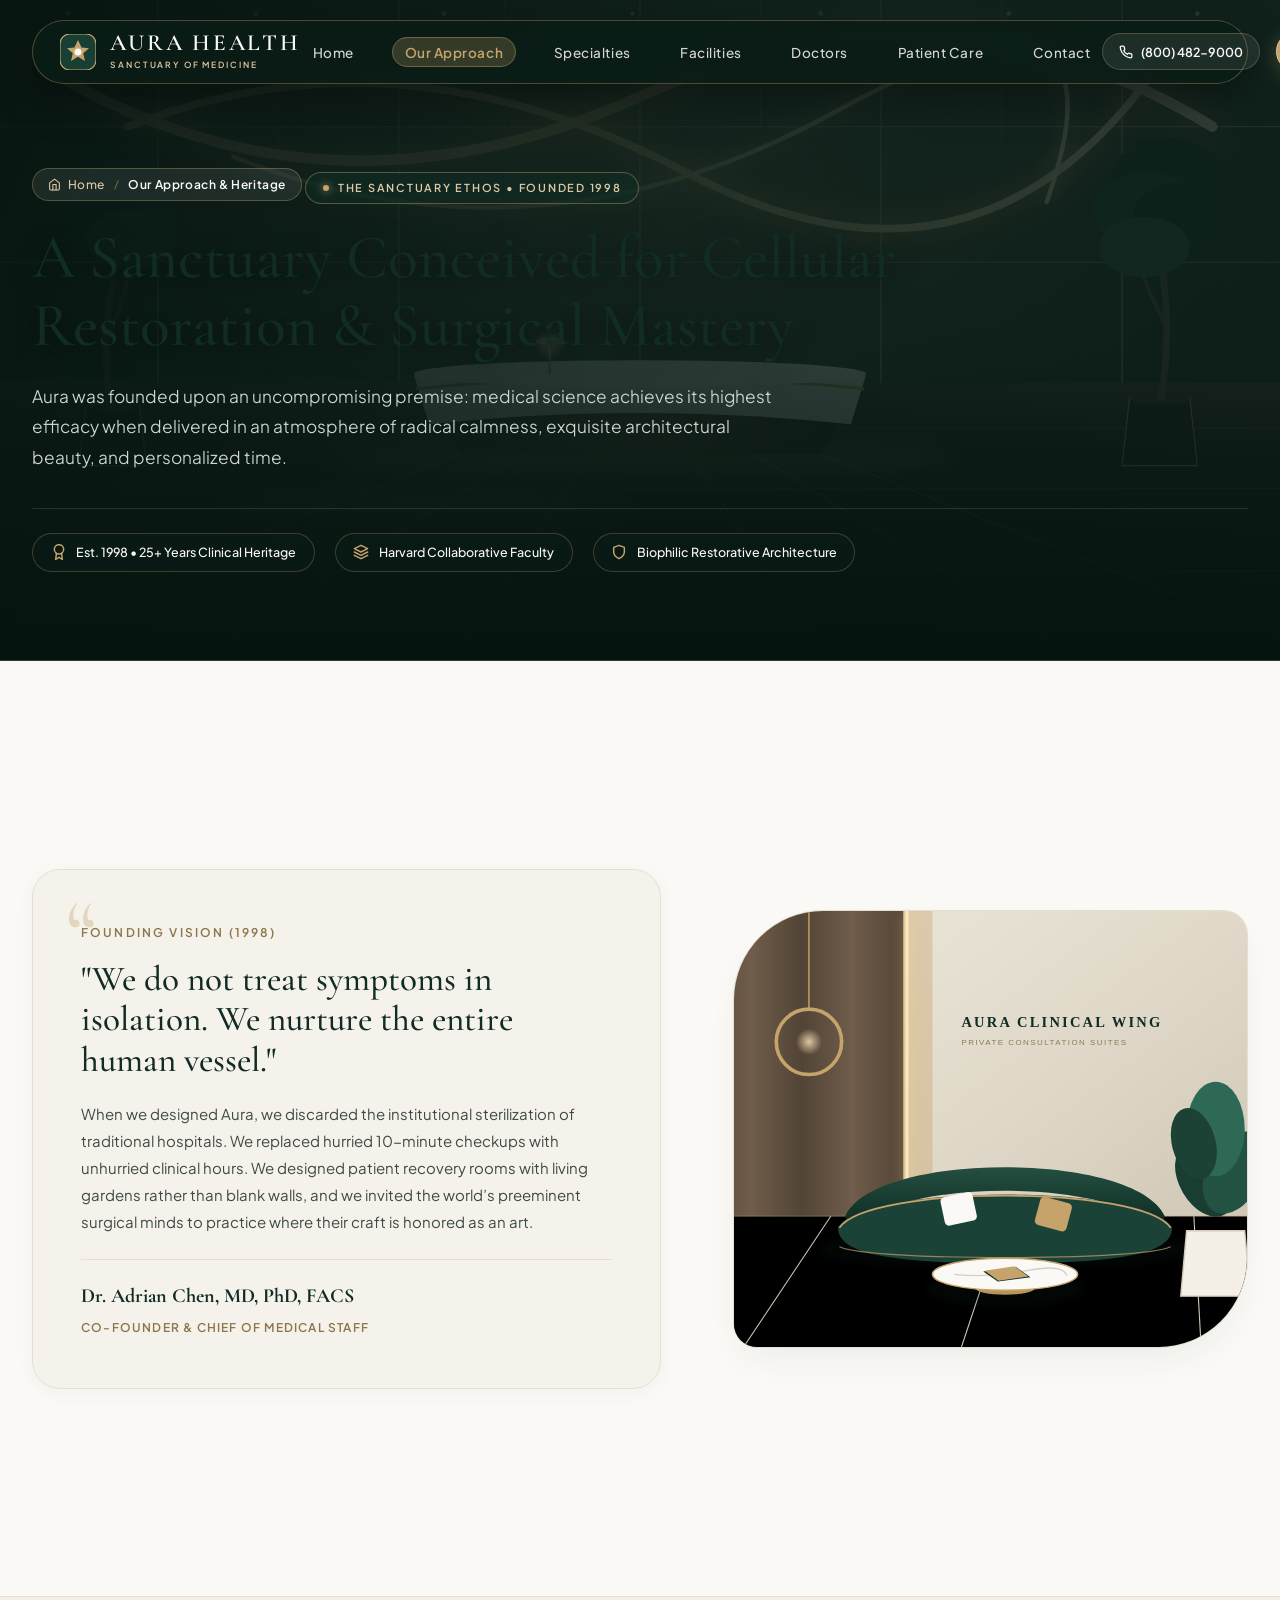
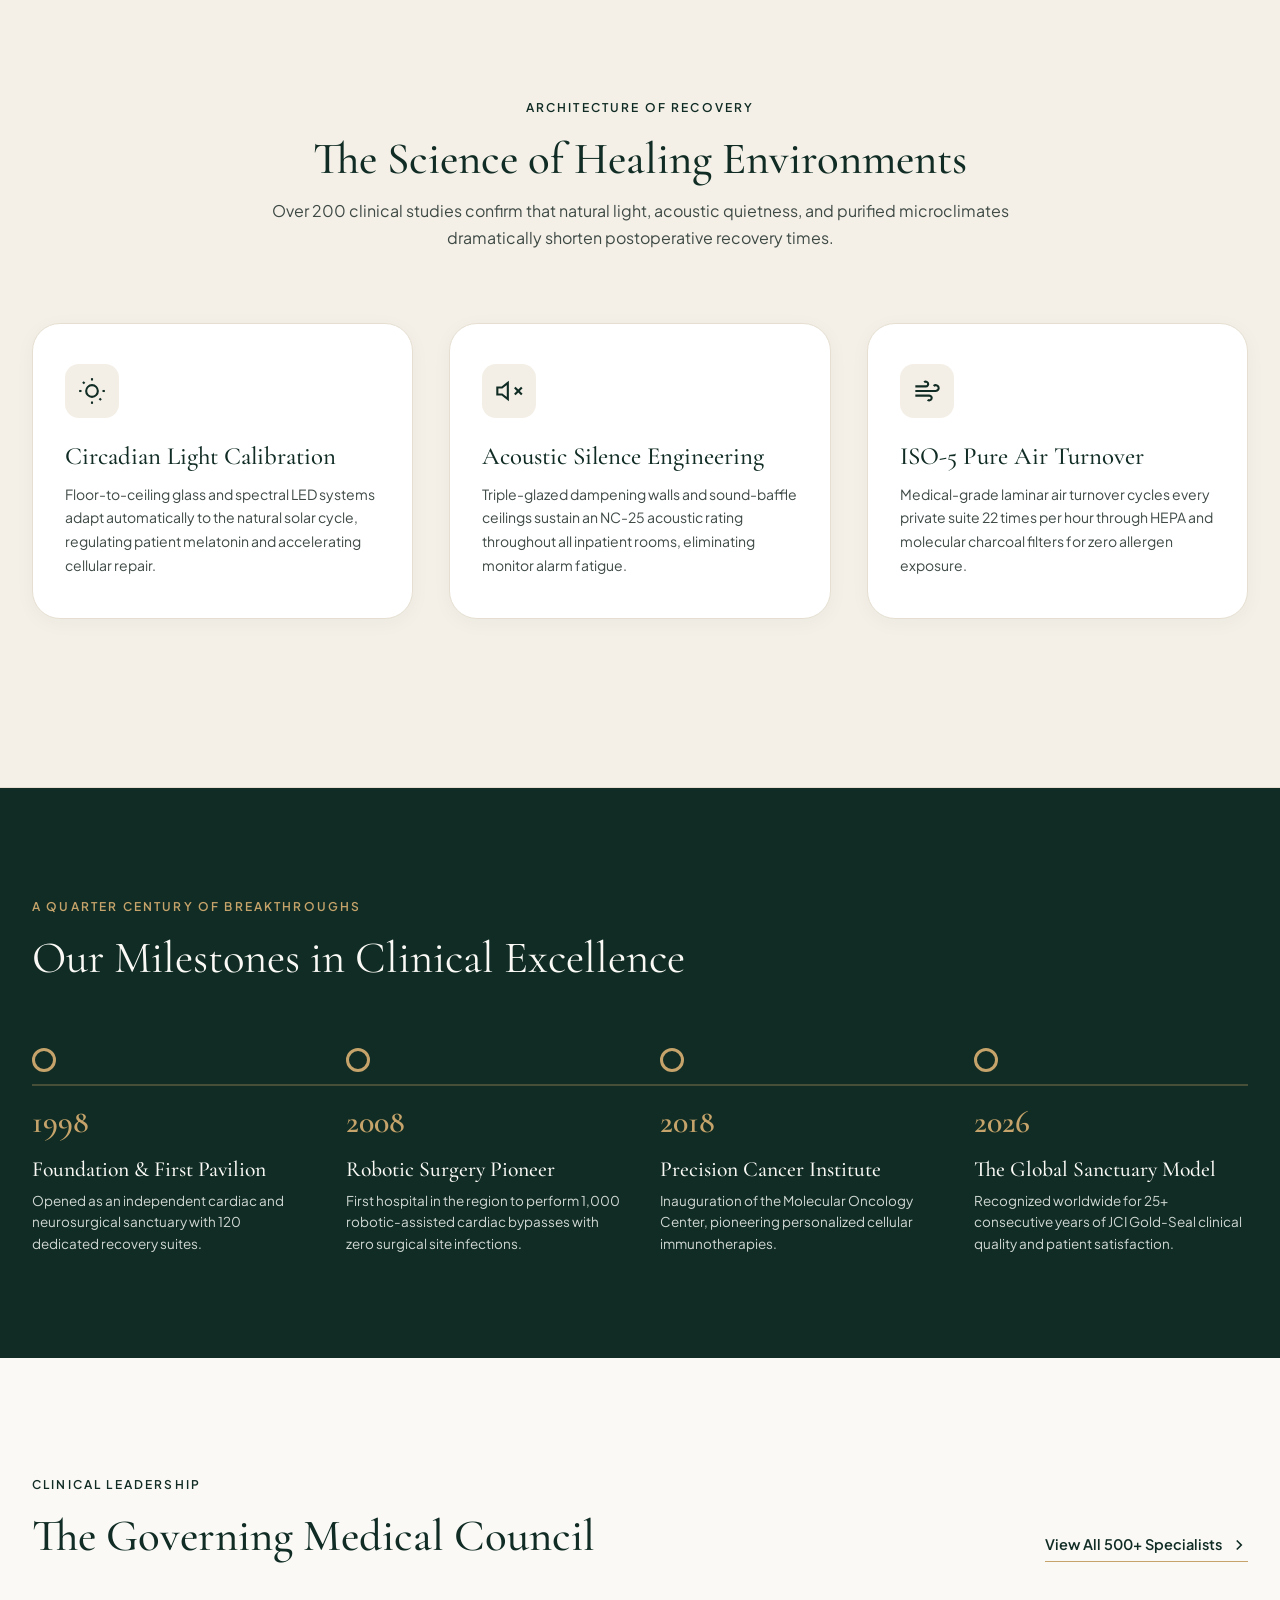
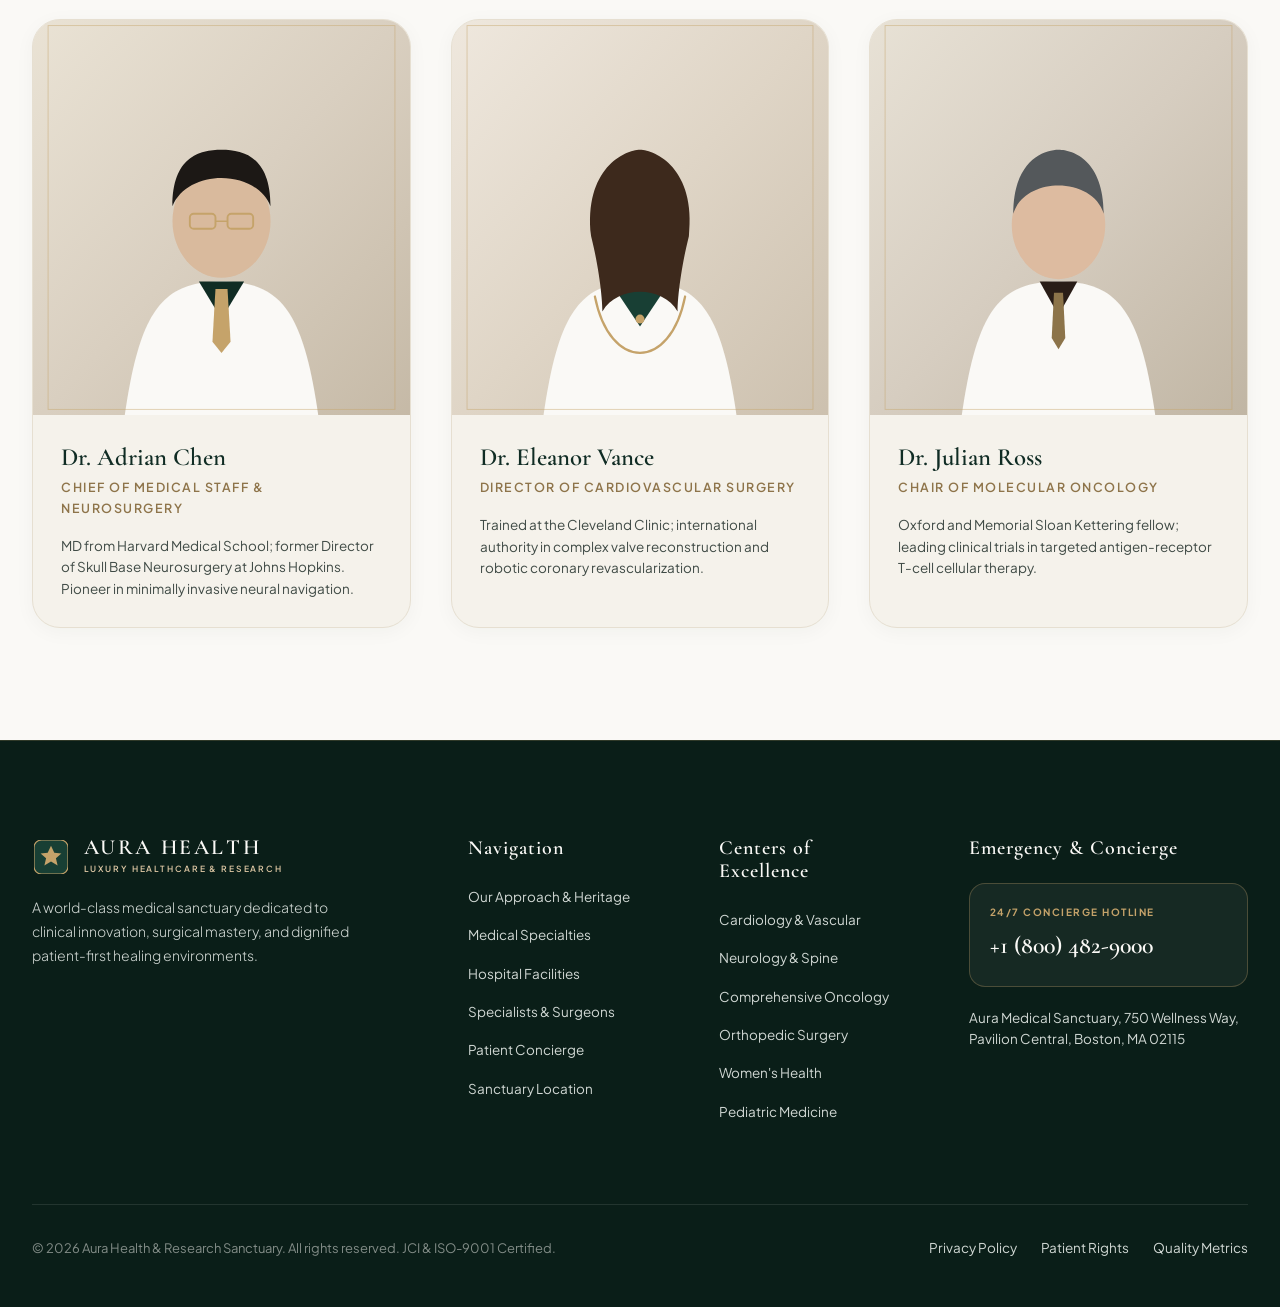
==== about.html @ e2e63a63 "feat: complete luxury hospital website with responsive hero, floating menu, and cinematic inner page" ====
<!DOCTYPE html>
<html lang="en">
<head>
  <meta charset="UTF-8">
  <meta name="viewport" content="width=device-width, initial-scale=1.0">
  <title>Our Approach &amp; Heritage | AURA Health Sanctuary</title>
  <meta name="description" content="Discover the foundational ethos of Aura Health — where medical precision harmonizes with restorative architecture, human compassion, and clinical leadership.">
  <link rel="stylesheet" href="css/animations.css">
  <link rel="stylesheet" href="css/styles.css">
  <link rel="icon" type="image/svg+xml" href="data:image/svg+xml,%3Csvg xmlns='http://www.w3.org/2000/svg' viewBox='0 0 40 40'%3E%3Crect width='40' height='40' rx='10' fill='%23102C24'/%3E%3Cpath d='M20 8 L23 16 L31 16 L25 21 L27 29 L20 24 L13 29 L15 21 L9 16 L17 16 Z' fill='%23C5A36A'/%3E%3C/svg%3E">
</head>
<body class="page-fade-in">

  <!-- Header -->
    <!-- ========================================================================
       TOP NAVIGATION BAR — FLOATING LUXURY INSTRUMENT PANEL
       ======================================================================== -->
  <header class="site-header scrolled">
    <div class="container">
      <div class="header-container">
        
        <!-- Logo & Brand Crest -->
        <a href="index.html" class="brand-link" aria-label="Aura Healthcare Home">
          <div class="brand-crest">
            <svg width="36" height="36" viewBox="0 0 36 36" fill="none" xmlns="http://www.w3.org/2000/svg">
              <rect width="36" height="36" rx="10" fill="#183F34" stroke="#C5A36A" stroke-width="1.2"/>
              <path d="M18 6L21.5 13.5L29 14.2L23.2 19.3L25 27L18 22.8L11 27L12.8 19.3L7 14.2L14.5 13.5L18 6Z" fill="#C5A36A"/>
              <circle cx="18" cy="18" r="3.5" fill="#FAF9F6"/>
            </svg>
          </div>
          <div class="brand-text">
            <span class="brand-title">AURA HEALTH</span>
            <span class="brand-sub">SANCTUARY OF MEDICINE</span>
          </div>
        </a>

        <!-- Desktop Navigation Menu -->
        <nav aria-label="Main Navigation">
          <ul class="nav-menu">
            <li><a href="index.html" class="nav-link">Home</a></li>
            <li><a href="about.html" class="nav-link active">Our Approach</a></li>
            <li><a href="specialties.html" class="nav-link">Specialties</a></li>
            <li><a href="facilities.html" class="nav-link">Facilities</a></li>
            <li><a href="doctors.html" class="nav-link">Doctors</a></li>
            <li><a href="patient-care.html" class="nav-link">Patient Care</a></li>
            <li><a href="contact.html" class="nav-link">Contact</a></li>
          </ul>
        </nav>

        <!-- Action Buttons & Mobile Hamburger -->
        <div class="nav-actions">
          <a href="tel:+18004829000" class="nav-phone-pill" title="24/7 Dedicated Concierge Care Line">
            <svg width="14" height="14" viewBox="0 0 24 24" fill="none" stroke="currentColor" stroke-width="2.2" stroke-linecap="round" stroke-linejoin="round">
              <path d="M22 16.92v3a2 2 0 0 1-2.18 2 19.79 19.79 0 0 1-8.63-3.07 19.5 19.5 0 0 1-6-6 19.79 19.79 0 0 1-3.07-8.67A2 2 0 0 1 4.11 2h3a2 2 0 0 1 2 1.72 12.84 12.84 0 0 0 .7 2.81 2 2 0 0 1-.45 2.11L8.09 9.91a16 16 0 0 0 6 6l1.27-1.27a2 2 0 0 1 2.11-.45 12.84 12.84 0 0 0 2.81.7A2 2 0 0 1 22 16.92z"></path>
            </svg>
            <span>(800) 482-9000</span>
          </a>

          <a href="#appointment" class="nav-cta-btn btn-hover-shine" data-open-modal="appointment">
            <span class="cta-text-full">Book Appointment</span>
            <span class="cta-text-short">Book</span>
            <svg width="13" height="13" viewBox="0 0 24 24" fill="none" stroke="currentColor" stroke-width="2.5" stroke-linecap="round" stroke-linejoin="round">
              <polyline points="9 18 15 12 9 6"></polyline>
            </svg>
          </a>

          <!-- Mobile Menu Hamburger Button -->
          <button class="mobile-toggle" aria-label="Toggle navigation menu" id="mobile-menu-toggle">
            <svg width="22" height="22" viewBox="0 0 24 24" fill="none" stroke="currentColor" stroke-width="2.2" stroke-linecap="round" stroke-linejoin="round">
              <line x1="3" y1="12" x2="21" y2="12"></line>
              <line x1="3" y1="6" x2="21" y2="6"></line>
              <line x1="3" y1="18" x2="21" y2="18"></line>
            </svg>
          </button>
        </div>

      </div>
    </div>
  </header>

  <!-- ========================================================================
       LUXURY SLIDE-IN MOBILE NAVIGATION DRAWER
       ======================================================================== -->
  <div class="mobile-nav-backdrop" id="mobile-nav-backdrop" aria-hidden="true"></div>
  <aside class="mobile-nav-drawer" id="mobile-nav-drawer" aria-label="Mobile Navigation" aria-hidden="true">
    <div class="mobile-nav-header">
      <a href="index.html" class="brand-link">
        <div class="brand-crest">
          <svg width="32" height="32" viewBox="0 0 36 36" fill="none" xmlns="http://www.w3.org/2000/svg">
            <rect width="36" height="36" rx="10" fill="#183F34" stroke="#C5A36A" stroke-width="1.2"/>
            <path d="M18 6L21.5 13.5L29 14.2L23.2 19.3L25 27L18 22.8L11 27L12.8 19.3L7 14.2L14.5 13.5L18 6Z" fill="#C5A36A"/>
            <circle cx="18" cy="18" r="3.5" fill="#FAF9F6"/>
          </svg>
        </div>
        <div class="brand-text">
          <span class="brand-title" style="font-size: 1.15rem;">AURA HEALTH</span>
          <span class="brand-sub" style="font-size: 8px;">SANCTUARY OF MEDICINE</span>
        </div>
      </a>
      <button class="mobile-nav-close" id="mobile-nav-close" aria-label="Close menu">
        <svg width="20" height="20" viewBox="0 0 24 24" fill="none" stroke="currentColor" stroke-width="2.5" stroke-linecap="round" stroke-linejoin="round">
          <line x1="18" y1="6" x2="6" y2="18"></line>
          <line x1="6" y1="6" x2="18" y2="18"></line>
        </svg>
      </button>
    </div>

    <div class="mobile-nav-body">
      <nav class="mobile-nav-links">
        <a href="index.html" class="mobile-nav-item">
          <span>Home</span>
          <svg width="14" height="14" viewBox="0 0 24 24" fill="none" stroke="currentColor" stroke-width="2.2" stroke-linecap="round" stroke-linejoin="round"><polyline points="9 18 15 12 9 6"></polyline></svg>
        </a>
        <a href="about.html" class="mobile-nav-item active">
          <span>Our Approach</span>
          <svg width="14" height="14" viewBox="0 0 24 24" fill="none" stroke="currentColor" stroke-width="2.2" stroke-linecap="round" stroke-linejoin="round"><polyline points="9 18 15 12 9 6"></polyline></svg>
        </a>
        <a href="specialties.html" class="mobile-nav-item">
          <span>Specialties</span>
          <svg width="14" height="14" viewBox="0 0 24 24" fill="none" stroke="currentColor" stroke-width="2.2" stroke-linecap="round" stroke-linejoin="round"><polyline points="9 18 15 12 9 6"></polyline></svg>
        </a>
        <a href="facilities.html" class="mobile-nav-item">
          <span>Facilities</span>
          <svg width="14" height="14" viewBox="0 0 24 24" fill="none" stroke="currentColor" stroke-width="2.2" stroke-linecap="round" stroke-linejoin="round"><polyline points="9 18 15 12 9 6"></polyline></svg>
        </a>
        <a href="doctors.html" class="mobile-nav-item">
          <span>Doctors</span>
          <svg width="14" height="14" viewBox="0 0 24 24" fill="none" stroke="currentColor" stroke-width="2.2" stroke-linecap="round" stroke-linejoin="round"><polyline points="9 18 15 12 9 6"></polyline></svg>
        </a>
        <a href="patient-care.html" class="mobile-nav-item">
          <span>Patient Care</span>
          <svg width="14" height="14" viewBox="0 0 24 24" fill="none" stroke="currentColor" stroke-width="2.2" stroke-linecap="round" stroke-linejoin="round"><polyline points="9 18 15 12 9 6"></polyline></svg>
        </a>
        <a href="contact.html" class="mobile-nav-item">
          <span>Contact</span>
          <svg width="14" height="14" viewBox="0 0 24 24" fill="none" stroke="currentColor" stroke-width="2.2" stroke-linecap="round" stroke-linejoin="round"><polyline points="9 18 15 12 9 6"></polyline></svg>
        </a>
      </nav>

      <div class="mobile-nav-footer">
        <a href="tel:+18004829000" class="mobile-nav-phone">
          <svg width="18" height="18" viewBox="0 0 24 24" fill="none" stroke="currentColor" stroke-width="2.2" stroke-linecap="round" stroke-linejoin="round">
            <path d="M22 16.92v3a2 2 0 0 1-2.18 2 19.79 19.79 0 0 1-8.63-3.07 19.5 19.5 0 0 1-6-6 19.79 19.79 0 0 1-3.07-8.67A2 2 0 0 1 4.11 2h3a2 2 0 0 1 2 1.72 12.84 12.84 0 0 0 .7 2.81 2 2 0 0 1-.45 2.11L8.09 9.91a16 16 0 0 0 6 6l1.27-1.27a2 2 0 0 1 2.11-.45 12.84 12.84 0 0 0 2.81.7A2 2 0 0 1 22 16.92z"></path>
          </svg>
          <div>
            <div style="font-size: 10px; color: var(--gold-light); text-transform: uppercase; letter-spacing: 0.1em; font-weight: 600;">24/7 Concierge Hotline</div>
            <div style="font-size: 14.5px; font-weight: 700; color: #FAF9F6;">(800) 482-9000</div>
          </div>
        </a>

        <a href="#appointment" class="mobile-nav-cta btn-forest-pill btn-hover-shine" data-open-modal="appointment">
          <span>Schedule Consultation</span>
          <svg width="14" height="14" viewBox="0 0 24 24" fill="none" stroke="currentColor" stroke-width="2.5" stroke-linecap="round" stroke-linejoin="round">
            <polyline points="9 18 15 12 9 6"></polyline>
          </svg>
        </a>
      </div>
    </div>
  </aside>

    <!-- ========================================================================
       CINEMATIC LUXURY INNER PAGE HERO
       ======================================================================== -->
  <section class="inner-hero-cinematic">
    <!-- Atmospheric Photography Background & Dark Emerald Scrim -->
    <div class="inner-hero-bg">
      <img 
        src="https://images.unsplash.com/photo-1519494026892-80bbd2d6fd0d?auto=format&fit=crop&w=2200&q=85" 
        onerror="this.onerror=null; this.src='assets/lobby-hero.svg'" 
        alt="Architectural Sanctuary Atrium with double-height ceiling and living biophilic gardens" 
        class="inner-hero-img"
      >
      <div class="inner-hero-scrim"></div>
      <div class="inner-hero-vignette"></div>
    </div>

    <div class="container inner-hero-container reveal">
      <!-- Breadcrumb Pill -->
      <nav class="breadcrumb-pill" aria-label="Breadcrumb Navigation">
        <a href="index.html" class="breadcrumb-home">
          <svg width="13" height="13" viewBox="0 0 24 24" fill="none" stroke="currentColor" stroke-width="2" stroke-linecap="round" stroke-linejoin="round"><path d="M3 9l9-7 9 7v11a2 2 0 0 1-2 2H5a2 2 0 0 1-2-2z"></path><polyline points="9 22 9 12 15 12 15 22"></polyline></svg>
          <span>Home</span>
        </a>
        <span class="breadcrumb-sep">/</span>
        <span class="breadcrumb-current">Our Approach & Heritage</span>
      </nav>

      <!-- Glowing Eyebrow Badge -->
      <div class="inner-hero-badge pulse-badge">
        <span class="hero-badge-dot"></span>
        <span>THE SANCTUARY ETHOS • FOUNDED 1998</span>
      </div>

      <!-- Editorial Title -->
      <h1 class="inner-hero-title">
        A Sanctuary Conceived for Cellular Restoration &amp; Surgical Mastery
      </h1>

      <!-- Editorial Lead -->
      <p class="inner-hero-lead">
        Aura was founded upon an uncompromising premise: medical science achieves its highest efficacy when delivered in an atmosphere of radical calmness, exquisite architectural beauty, and personalized time.
      </p>

      <!-- Trust & Key Feature Badges Ribbon -->
      <div class="inner-hero-ribbon">
        <div class="ribbon-pill">
          <svg width="16" height="16" viewBox="0 0 24 24" fill="none" stroke="currentColor" stroke-width="2.2" stroke-linecap="round" stroke-linejoin="round"><circle cx="12" cy="8" r="7"></circle><polyline points="8.21 13.89 7 23 12 20 17 23 15.79 13.88"></polyline></svg>
          <span>Est. 1998 • 25+ Years Clinical Heritage</span>
        </div>
        <div class="ribbon-pill">
          <svg width="16" height="16" viewBox="0 0 24 24" fill="none" stroke="currentColor" stroke-width="2.2" stroke-linecap="round" stroke-linejoin="round"><path d="M12 2L2 7l10 5 10-5-10-5z"></path><path d="M2 17l10 5 10-5"></path><path d="M2 12l10 5 10-5"></path></svg>
          <span>Harvard Collaborative Faculty</span>
        </div>
        <div class="ribbon-pill">
          <svg width="16" height="16" viewBox="0 0 24 24" fill="none" stroke="currentColor" stroke-width="2.2" stroke-linecap="round" stroke-linejoin="round"><path d="M12 22s8-4 8-10V5l-8-3-8 3v7c0 6 8 10 8 10z"></path></svg>
          <span>Biophilic Restorative Architecture</span>
        </div>
      </div>
    </div>
  </section>

  <!-- Section 1: Archival Split & Founding Letter -->
  <section style="padding: 6.5rem 0; background-color: var(--bg-ivory);">
    <div class="container">
      <div class="archival-split">
        
        <div class="founding-letter-box reveal-left">
          <div class="quote-mark">&ldquo;</div>
          <span class="eyebrow" style="color: var(--gold-muted);">FOUNDING VISION (1998)</span>
          <h2 style="font-size: 2.2rem; color: var(--forest-green); margin-bottom: 1.25rem; font-weight: 500;">
            "We do not treat symptoms in isolation. We nurture the entire human vessel."
          </h2>
          <p style="font-size: 15px; color: var(--text-body); line-height: 1.8; margin-bottom: 1.5rem;">
            When we designed Aura, we discarded the institutional sterilization of traditional hospitals. We replaced hurried 10-minute checkups with unhurried clinical hours. We designed patient recovery rooms with living gardens rather than blank walls, and we invited the world’s preeminent surgical minds to practice where their craft is honored as an art.
          </p>
          <div style="display: flex; align-items: center; gap: 1rem; border-top: 1px solid var(--border-beige); padding-top: 1.25rem;">
            <div>
              <strong style="font-family: var(--font-serif); font-size: 1.25rem; color: var(--forest-green); display: block;">Dr. Adrian Chen, MD, PhD, FACS</strong>
              <span style="font-size: 12px; color: var(--gold-muted); text-transform: uppercase; letter-spacing: 0.1em; font-weight: 600;">Co-Founder &amp; Chief of Medical Staff</span>
            </div>
          </div>
        </div>

        <div class="reveal-right">
          <div class="approach-asym-container">
            <img 
              src="https://images.unsplash.com/photo-1519494026892-80bbd2d6fd0d?auto=format&fit=crop&w=1200&q=85" 
              onerror="this.onerror=null; this.src='assets/approach-interior.svg'" 
              alt="Archival architecture of the Aura Hospital Central Atrium" 
              class="approach-asym-img"
            >
          </div>
        </div>

      </div>
    </div>
  </section>

  <!-- Section 2: Biophilic Architecture Pillars -->
  <section style="padding: 6rem 0; background-color: var(--bg-ivory-warm); border-top: 1px solid var(--border-beige); border-bottom: 1px solid var(--border-beige);">
    <div class="container">
      <div style="text-align: center; max-width: 780px; margin: 0 auto 4rem auto;" class="reveal">
        <span class="eyebrow">ARCHITECTURE OF RECOVERY</span>
        <h2 style="font-size: clamp(2.2rem, 3.5vw, 3.2rem); color: var(--forest-green); font-weight: 500;">
          The Science of Healing Environments
        </h2>
        <p style="font-size: 16px; color: var(--text-body); margin-top: 0.8rem;">
          Over 200 clinical studies confirm that natural light, acoustic quietness, and purified microclimates dramatically shorten postoperative recovery times.
        </p>
      </div>

      <div class="philosophy-grid stagger-parent">
        <!-- Pillar 1 -->
        <div class="philosophy-card">
          <div class="philosophy-icon-wrap">
            <svg width="28" height="28" viewBox="0 0 24 24" fill="none" stroke="currentColor" stroke-width="1.8">
              <circle cx="12" cy="12" r="5"></circle>
              <line x1="12" y1="1" x2="12" y2="3"></line>
              <line x1="12" y1="21" x2="12" y2="23"></line>
              <line x1="4.22" y1="4.22" x2="5.64" y2="5.64"></line>
              <line x1="18.36" y1="18.36" x2="19.78" y2="19.78"></line>
              <line x1="1" y1="12" x2="3" y2="12"></line>
              <line x1="21" y1="12" x2="23" y2="12"></line>
            </svg>
          </div>
          <h3 style="font-family: var(--font-serif); font-size: 1.55rem; color: var(--forest-green); margin-bottom: 0.75rem;">Circadian Light Calibration</h3>
          <p style="font-size: 14px; color: var(--text-body); line-height: 1.7;">
            Floor-to-ceiling glass and spectral LED systems adapt automatically to the natural solar cycle, regulating patient melatonin and accelerating cellular repair.
          </p>
        </div>

        <!-- Pillar 2 -->
        <div class="philosophy-card">
          <div class="philosophy-icon-wrap">
            <svg width="28" height="28" viewBox="0 0 24 24" fill="none" stroke="currentColor" stroke-width="1.8">
              <path d="M11 5L6 9H2v6h4l5 4V5z"></path>
              <line x1="23" y1="9" x2="17" y2="15"></line>
              <line x1="17" y1="9" x2="23" y2="15"></line>
            </svg>
          </div>
          <h3 style="font-family: var(--font-serif); font-size: 1.55rem; color: var(--forest-green); margin-bottom: 0.75rem;">Acoustic Silence Engineering</h3>
          <p style="font-size: 14px; color: var(--text-body); line-height: 1.7;">
            Triple-glazed dampening walls and sound-baffle ceilings sustain an NC-25 acoustic rating throughout all inpatient rooms, eliminating monitor alarm fatigue.
          </p>
        </div>

        <!-- Pillar 3 -->
        <div class="philosophy-card">
          <div class="philosophy-icon-wrap">
            <svg width="28" height="28" viewBox="0 0 24 24" fill="none" stroke="currentColor" stroke-width="1.8">
              <path d="M9.59 4.59A2 2 0 1 1 11 8H2m10.59 11.41A2 2 0 1 0 14 16H2m15.73-8.27A2.5 2.5 0 1 1 19.5 12H2"></path>
            </svg>
          </div>
          <h3 style="font-family: var(--font-serif); font-size: 1.55rem; color: var(--forest-green); margin-bottom: 0.75rem;">ISO-5 Pure Air Turnover</h3>
          <p style="font-size: 14px; color: var(--text-body); line-height: 1.7;">
            Medical-grade laminar air turnover cycles every private suite 22 times per hour through HEPA and molecular charcoal filters for zero allergen exposure.
          </p>
        </div>
      </div>
    </div>
  </section>

  <!-- Section 3: Interactive Milestone Legacy Timeline -->
  <section class="timeline-section">
    <div class="container">
      <div style="max-width: 720px;" class="reveal">
        <span class="eyebrow eyebrow-gold">A QUARTER CENTURY OF BREAKTHROUGHS</span>
        <h2 style="font-size: clamp(2.2rem, 3.5vw, 3.2rem); color: var(--text-ivory); font-weight: 400;">
          Our Milestones in Clinical Excellence
        </h2>
      </div>

      <div class="timeline-track-wrap reveal">
        <div class="timeline-line"></div>
        <div class="timeline-grid">
          
          <div class="timeline-item">
            <div class="timeline-node"></div>
            <div class="timeline-year">1998</div>
            <h4 class="timeline-title">Foundation &amp; First Pavilion</h4>
            <p class="timeline-desc">Opened as an independent cardiac and neurosurgical sanctuary with 120 dedicated recovery suites.</p>
          </div>

          <div class="timeline-item">
            <div class="timeline-node"></div>
            <div class="timeline-year">2008</div>
            <h4 class="timeline-title">Robotic Surgery Pioneer</h4>
            <p class="timeline-desc">First hospital in the region to perform 1,000 robotic-assisted cardiac bypasses with zero surgical site infections.</p>
          </div>

          <div class="timeline-item">
            <div class="timeline-node"></div>
            <div class="timeline-year">2018</div>
            <h4 class="timeline-title">Precision Cancer Institute</h4>
            <p class="timeline-desc">Inauguration of the Molecular Oncology Center, pioneering personalized cellular immunotherapies.</p>
          </div>

          <div class="timeline-item">
            <div class="timeline-node"></div>
            <div class="timeline-year">2026</div>
            <h4 class="timeline-title">The Global Sanctuary Model</h4>
            <p class="timeline-desc">Recognized worldwide for 25+ consecutive years of JCI Gold-Seal clinical quality and patient satisfaction.</p>
          </div>

        </div>
      </div>
    </div>
  </section>

  <!-- Section 4: Governing Medical Council -->
  <section style="padding: 7rem 0; background-color: var(--bg-ivory);">
    <div class="container">
      <div style="display: flex; justify-content: space-between; align-items: flex-end; flex-wrap: wrap; gap: 1.5rem;" class="reveal">
        <div>
          <span class="eyebrow">CLINICAL LEADERSHIP</span>
          <h2 style="font-size: clamp(2.2rem, 3.5vw, 3.2rem); color: var(--forest-green); font-weight: 500;">
            The Governing Medical Council
          </h2>
        </div>
        <a href="doctors.html" class="specialties-explore-link">
          <span>View All 500+ Specialists</span>
          <svg width="18" height="18" viewBox="0 0 24 24" fill="none" stroke="currentColor" stroke-width="2.2">
            <polyline points="9 18 15 12 9 6"></polyline>
          </svg>
        </a>
      </div>

      <div class="council-grid stagger-parent">
        
        <!-- Council 1 -->
        <div class="council-card">
          <div class="council-img-wrap">
            <img src="assets/doctor-chen.svg" alt="Dr. Adrian Chen" class="council-img">
          </div>
          <div class="council-info">
            <h3 class="council-name">Dr. Adrian Chen</h3>
            <div class="council-role">Chief of Medical Staff &amp; Neurosurgery</div>
            <p style="font-size: 13.5px; color: var(--text-body); line-height: 1.6;">
              MD from Harvard Medical School; former Director of Skull Base Neurosurgery at Johns Hopkins. Pioneer in minimally invasive neural navigation.
            </p>
          </div>
        </div>

        <!-- Council 2 -->
        <div class="council-card">
          <div class="council-img-wrap">
            <img src="assets/doctor-vance.svg" alt="Dr. Eleanor Vance" class="council-img">
          </div>
          <div class="council-info">
            <h3 class="council-name">Dr. Eleanor Vance</h3>
            <div class="council-role">Director of Cardiovascular Surgery</div>
            <p style="font-size: 13.5px; color: var(--text-body); line-height: 1.6;">
              Trained at the Cleveland Clinic; international authority in complex valve reconstruction and robotic coronary revascularization.
            </p>
          </div>
        </div>

        <!-- Council 3 -->
        <div class="council-card">
          <div class="council-img-wrap">
            <img src="assets/doctor-ross.svg" alt="Dr. Julian Ross" class="council-img">
          </div>
          <div class="council-info">
            <h3 class="council-name">Dr. Julian Ross</h3>
            <div class="council-role">Chair of Molecular Oncology</div>
            <p style="font-size: 13.5px; color: var(--text-body); line-height: 1.6;">
              Oxford and Memorial Sloan Kettering fellow; leading clinical trials in targeted antigen-receptor T-cell cellular therapy.
            </p>
          </div>
        </div>

      </div>
    </div>
  </section>

  <!-- Footer -->
  <footer class="site-footer" id="contact">
    <div class="container">
      <div class="footer-top-grid">
        <div>
          <a href="index.html" class="brand-link">
            <div class="brand-crest">
              <svg width="34" height="34" viewBox="0 0 36 36" fill="none">
                <rect width="36" height="36" rx="8" fill="#183F34" stroke="#C5A36A" stroke-width="1.2"/>
                <path d="M18 6L21.5 13.5L29 14.2L23.2 19.3L25 27L18 22.8L11 27L12.8 19.3L7 14.2L14.5 13.5L18 6Z" fill="#C5A36A"/>
              </svg>
            </div>
            <div class="brand-text">
              <span class="brand-title" style="font-size: 1.35rem;">AURA HEALTH</span>
              <span class="brand-sub">LUXURY HEALTHCARE &amp; RESEARCH</span>
            </div>
          </a>
          <p class="footer-brand-desc">
            A world-class medical sanctuary dedicated to clinical innovation, surgical mastery, and dignified patient-first healing environments.
          </p>
        </div>

        <div>
          <h4 class="footer-heading">Navigation</h4>
          <ul class="footer-links-list">
            <li><a href="about.html" class="footer-link">Our Approach &amp; Heritage</a></li>
            <li><a href="specialties.html" class="footer-link">Medical Specialties</a></li>
            <li><a href="facilities.html" class="footer-link">Hospital Facilities</a></li>
            <li><a href="doctors.html" class="footer-link">Specialists &amp; Surgeons</a></li>
            <li><a href="patient-care.html" class="footer-link">Patient Concierge</a></li>
            <li><a href="contact.html" class="footer-link">Sanctuary Location</a></li>
          </ul>
        </div>

        <div>
          <h4 class="footer-heading">Centers of Excellence</h4>
          <ul class="footer-links-list">
            <li><a href="specialties.html#cardiology" class="footer-link">Cardiology &amp; Vascular</a></li>
            <li><a href="specialties.html#neurology" class="footer-link">Neurology &amp; Spine</a></li>
            <li><a href="specialties.html#oncology" class="footer-link">Comprehensive Oncology</a></li>
            <li><a href="specialties.html#orthopedics" class="footer-link">Orthopedic Surgery</a></li>
            <li><a href="specialties.html#womens-health" class="footer-link">Women's Health</a></li>
            <li><a href="specialties.html#pediatrics" class="footer-link">Pediatric Medicine</a></li>
          </ul>
        </div>

        <div>
          <h4 class="footer-heading">Emergency &amp; Concierge</h4>
          <div class="footer-emergency-box">
            <div class="footer-emergency-label">24/7 CONCIERGE HOTLINE</div>
            <a href="tel:+18004829000" class="footer-emergency-phone">+1 (800) 482-9000</a>
          </div>
          <p style="font-size: 13.5px; color: var(--text-ivory-dim); line-height: 1.6;">
            Aura Medical Sanctuary, 750 Wellness Way,<br>
            Pavilion Central, Boston, MA 02115
          </p>
        </div>
      </div>

      <div class="footer-bottom">
        <div>&copy; 2026 Aura Health &amp; Research Sanctuary. All rights reserved. JCI &amp; ISO-9001 Certified.</div>
        <div class="footer-bottom-links">
          <a href="contact.html" class="footer-link">Privacy Policy</a>
          <a href="contact.html" class="footer-link">Patient Rights</a>
          <a href="contact.html" class="footer-link">Quality Metrics</a>
        </div>
      </div>
    </div>
  </footer>

  <!-- Appointment Modal -->
  <div class="modal-backdrop" id="appointment-modal" role="dialog" aria-modal="true" aria-labelledby="modal-title">
    <div class="modal-dialog">
      <button class="modal-close-btn" id="close-appointment-modal" aria-label="Close dialog">
        <svg width="18" height="18" viewBox="0 0 24 24" fill="none" stroke="currentColor" stroke-width="2.5">
          <line x1="18" y1="6" x2="6" y2="18"></line>
          <line x1="6" y1="6" x2="18" y2="18"></line>
        </svg>
      </button>

      <span class="eyebrow">PRIVATE CONSULTATION</span>
      <h2 id="modal-title" style="font-size: 2.2rem; color: var(--forest-green); margin-bottom: 0.75rem;">Schedule an Appointment</h2>
      <p style="font-size: 14px; color: var(--text-muted); margin-bottom: 2rem;">
        Please complete this confidential request. A dedicated Aura Medical Concierge will contact you within 2 business hours.
      </p>

      <form id="appointment-form">
        <div class="form-row">
          <div class="form-group">
            <label class="form-label" for="patient-name">Full Patient Name *</label>
            <input type="text" id="patient-name" class="form-control" placeholder="e.g. Eleanor Vance" required>
          </div>
          <div class="form-group">
            <label class="form-label" for="patient-phone">Phone Number *</label>
            <input type="tel" id="patient-phone" class="form-control" placeholder="+1 (555) 000-0000" required>
          </div>
        </div>

        <div class="form-row">
          <div class="form-group">
            <label class="form-label" for="patient-email">Email Address *</label>
            <input type="email" id="patient-email" class="form-control" placeholder="patient@example.com" required>
          </div>
          <div class="form-group">
            <label class="form-label" for="patient-dept">Preferred Department *</label>
            <select id="patient-dept" class="form-control" required>
              <option value="Cardiology">Cardiology &amp; Vascular Health</option>
              <option value="Neurology">Neurology &amp; Neurosurgery</option>
              <option value="Oncology">Comprehensive Oncology</option>
              <option value="Orthopedics">Orthopedics &amp; Joint Surgery</option>
              <option value="Womens Health">Women's &amp; Maternal Health</option>
              <option value="Pediatrics">Pediatric &amp; Neonatal Care</option>
              <option value="Executive Health">Executive Health Assessment</option>
            </select>
          </div>
        </div>

        <div class="form-group">
          <label class="form-label" for="patient-notes">Clinical Notes (Optional)</label>
          <textarea id="patient-notes" class="form-control" rows="3" placeholder="Briefly describe your medical concerns..."></textarea>
        </div>

        <button type="submit" class="btn-forest-pill btn-hover-shine" style="width: 100%; justify-content: center;">
          <span>Confirm Consultation Request</span>
          <svg width="16" height="16" viewBox="0 0 24 24" fill="none" stroke="currentColor" stroke-width="2.5">
            <polyline points="9 18 15 12 9 6"></polyline>
          </svg>
        </button>
      </form>
    </div>
  </div>

  <script src="js/app.js"></script>
</body>
</html>
---- css/animations.css ----
/* ==========================================================================
   AURA SANCTUARY HOSPITAL — LUXURY ANIMATIONS & TRANSITIONS
   Fluid scroll reveals, stagger effects, magnetic hover, smooth keyframes
   ========================================================================== */

/* 1. Global Keyframe Animations */
@keyframes fadeInUp {
  from {
    opacity: 0;
    transform: translateY(32px);
  }
  to {
    opacity: 1;
    transform: translateY(0);
  }
}

@keyframes fadeInDown {
  from {
    opacity: 0;
    transform: translateY(-24px);
  }
  to {
    opacity: 1;
    transform: translateY(0);
  }
}

@keyframes fadeInLeft {
  from {
    opacity: 0;
    transform: translateX(-35px);
  }
  to {
    opacity: 1;
    transform: translateX(0);
  }
}

@keyframes fadeInRight {
  from {
    opacity: 0;
    transform: translateX(35px);
  }
  to {
    opacity: 1;
    transform: translateX(0);
  }
}

@keyframes scaleUp {
  from {
    opacity: 0;
    transform: scale(0.94);
  }
  to {
    opacity: 1;
    transform: scale(1);
  }
}

@keyframes floatGentle {
  0%, 100% {
    transform: translateY(0);
  }
  50% {
    transform: translateY(-8px);
  }
}

@keyframes pulseGold {
  0% {
    box-shadow: 0 0 0 0 rgba(197, 163, 106, 0.5);
  }
  70% {
    box-shadow: 0 0 0 16px rgba(197, 163, 106, 0);
  }
  100% {
    box-shadow: 0 0 0 0 rgba(197, 163, 106, 0);
  }
}

@keyframes shimmerEffect {
  0% {
    background-position: -200% 0;
  }
  100% {
    background-position: 200% 0;
  }
}

@keyframes tickerScroll {
  0% {
    transform: translateX(0%);
  }
  100% {
    transform: translateX(-50%);
  }
}

/* 2. Scroll Reveal Utility Classes (Toggled via JS IntersectionObserver) */
.reveal {
  opacity: 0;
  transform: translateY(28px);
  transition: opacity 0.8s cubic-bezier(0.16, 1, 0.3, 1), transform 0.8s cubic-bezier(0.16, 1, 0.3, 1);
  will-change: opacity, transform;
}

.reveal.revealed {
  opacity: 1;
  transform: translateY(0);
}

.reveal-left {
  opacity: 0;
  transform: translateX(-40px);
  transition: opacity 0.85s cubic-bezier(0.16, 1, 0.3, 1), transform 0.85s cubic-bezier(0.16, 1, 0.3, 1);
  will-change: opacity, transform;
}

.reveal-left.revealed {
  opacity: 1;
  transform: translateX(0);
}

.reveal-right {
  opacity: 0;
  transform: translateX(40px);
  transition: opacity 0.85s cubic-bezier(0.16, 1, 0.3, 1), transform 0.85s cubic-bezier(0.16, 1, 0.3, 1);
  will-change: opacity, transform;
}

.reveal-right.revealed {
  opacity: 1;
  transform: translateX(0);
}

.reveal-scale {
  opacity: 0;
  transform: scale(0.92);
  transition: opacity 0.9s cubic-bezier(0.16, 1, 0.3, 1), transform 0.9s cubic-bezier(0.16, 1, 0.3, 1);
  will-change: opacity, transform;
}

.reveal-scale.revealed {
  opacity: 1;
  transform: scale(1);
}

/* Stagger Children */
.stagger-parent > * {
  opacity: 0;
  transform: translateY(24px);
  transition: opacity 0.7s cubic-bezier(0.16, 1, 0.3, 1), transform 0.7s cubic-bezier(0.16, 1, 0.3, 1);
}

.stagger-parent.revealed > *:nth-child(1) { transition-delay: 0.05s; opacity: 1; transform: translateY(0); }
.stagger-parent.revealed > *:nth-child(2) { transition-delay: 0.15s; opacity: 1; transform: translateY(0); }
.stagger-parent.revealed > *:nth-child(3) { transition-delay: 0.25s; opacity: 1; transform: translateY(0); }
.stagger-parent.revealed > *:nth-child(4) { transition-delay: 0.35s; opacity: 1; transform: translateY(0); }
.stagger-parent.revealed > *:nth-child(5) { transition-delay: 0.45s; opacity: 1; transform: translateY(0); }
.stagger-parent.revealed > *:nth-child(6) { transition-delay: 0.55s; opacity: 1; transform: translateY(0); }

/* 3. Luxury Micro-interactions */
.btn-hover-shine {
  position: relative;
  overflow: hidden;
}

.btn-hover-shine::after {
  content: '';
  position: absolute;
  top: -50%;
  left: -50%;
  width: 200%;
  height: 200%;
  background: linear-gradient(
    60deg,
    transparent 20%,
    rgba(255, 255, 255, 0.25) 50%,
    transparent 80%
  );
  transform: rotate(30deg) translateY(-100%);
  transition: transform 0.75s ease;
}

.btn-hover-shine:hover::after {
  transform: rotate(30deg) translateY(100%);
}

.pulse-badge {
  animation: pulseGold 2.5s infinite;
}

.float-element {
  animation: floatGentle 4s ease-in-out infinite;
}

/* 4. Ticker Accreditation Banner */
.ticker-wrap {
  width: 100%;
  overflow: hidden;
  background-color: var(--bg-ivory-warm);
  border-top: 1px solid var(--border-beige);
  border-bottom: 1px solid var(--border-beige);
  padding: 1.1rem 0;
}

.ticker-track {
  display: flex;
  width: max-content;
  animation: tickerScroll 30s linear infinite;
}

.ticker-track:hover {
  animation-play-state: paused;
}

.ticker-item {
  display: inline-flex;
  align-items: center;
  gap: 0.75rem;
  padding: 0 2.5rem;
  font-family: var(--font-sans);
  font-size: 12px;
  font-weight: 600;
  letter-spacing: 0.15em;
  text-transform: uppercase;
  color: var(--forest-green);
  white-space: nowrap;
}

.ticker-dot {
  width: 5px;
  height: 5px;
  border-radius: 50%;
  background-color: var(--gold-accent);
}

/* 5. Smooth Page Transitions */
.page-fade-in {
  animation: fadeInUp 0.7s cubic-bezier(0.16, 1, 0.3, 1) both;
}
---- css/styles.css ----
/* ==========================================================================
   AURA SANCTUARY HOSPITAL — LUXURY HEALTHCARE DESIGN SYSTEM
   Theme: Ivory (#FAF9F6), Forest Green (#102C24), Champagne Gold (#C5A36A)
   ========================================================================== */

@import url('https://fonts.googleapis.com/css2?family=Cormorant+Garamond:ital,wght@0,300;0,400;0,500;0,600;0,700;1,400;1,600&family=Plus+Jakarta+Sans:wght@300;400;500;600;700&display=swap');

:root {
  /* Colors */
  --bg-ivory: #FAF9F6;
  --bg-ivory-warm: #F4F0E8;
  --bg-beige-card: #F5F2EB;
  --bg-beige-panel: #F4EFE6;
  --bg-beige-button: #EAE3D6;
  --bg-beige-hover: #DFD6C5;
  
  --border-beige: #E6DFD1;
  --border-beige-light: #ECE5D8;
  --border-dark-subtle: rgba(250, 249, 246, 0.15);
  
  --forest-green: #102C24;
  --forest-dark: #0A1E18;
  --forest-deep: #061410;
  --forest-light: #1A4035;
  --forest-card: #15372E;
  
  --gold-accent: #C5A36A;
  --gold-light: #DFC8A5;
  --gold-muted: #8E744A;
  --gold-border: rgba(197, 163, 106, 0.35);

  --text-dark: #1A211E;
  --text-body: #3F4A45;
  --text-muted: #6B7771;
  --text-ivory: #FAF9F6;
  --text-ivory-dim: #D1D8D4;

  /* Typography */
  --font-serif: 'Cormorant Garamond', 'Playfair Display', Georgia, serif;
  --font-sans: 'Plus Jakarta Sans', -apple-system, BlinkMacSystemFont, 'Segoe UI', Roboto, sans-serif;

  /* Radii */
  --radius-pill: 9999px;
  --radius-card: 28px;
  --radius-asym-hero: 90px 24px 90px 24px;
  --radius-asym-feature: 80px 24px 80px 24px;

  /* Shadows */
  --shadow-subtle: 0 4px 20px rgba(16, 44, 36, 0.04);
  --shadow-card: 0 16px 36px -10px rgba(16, 44, 36, 0.07);
  --shadow-elevated: 0 30px 60px -15px rgba(16, 44, 36, 0.12);
  --shadow-dark-elevated: 0 30px 60px -15px rgba(0, 0, 0, 0.35);

  /* Containers & Spacing */
  --max-width: 1400px;
  --transition-smooth: all 0.35s cubic-bezier(0.16, 1, 0.3, 1);
}

/* Base Styles */
*, *::before, *::after {
  box-sizing: border-box;
  margin: 0;
  padding: 0;
}

img, video {
  max-width: 100%;
}

html {
  font-family: var(--font-sans);
  background-color: var(--bg-ivory);
  color: var(--text-body);
  scroll-behavior: smooth;
  -webkit-font-smoothing: antialiased;
  -moz-osx-font-smoothing: grayscale;
  overflow-x: hidden;
  overflow-y: auto !important;
  height: auto;
  min-height: 100%;
}

body {
  background-color: var(--bg-ivory);
  color: var(--text-body);
  line-height: 1.65;
  font-size: 16px;
  overflow-x: hidden;
  overflow-y: visible !important;
  position: relative;
  width: 100%;
  min-height: 100%;
}

/* Typography Utilities */
h1, h2, h3, h4, .font-serif {
  font-family: var(--font-serif);
  color: var(--text-dark);
  font-weight: 500;
  line-height: 1.15;
}

.text-ivory h1, .text-ivory h2, .text-ivory h3,
.forest-section h2, .forest-section h3 {
  color: var(--text-ivory);
}

.eyebrow {
  font-family: var(--font-sans);
  font-size: 12px;
  font-weight: 600;
  text-transform: uppercase;
  letter-spacing: 0.18em;
  color: var(--forest-green);
  margin-bottom: 1rem;
  display: inline-block;
}

.eyebrow-gold {
  color: var(--gold-accent);
}

.container {
  width: 100%;
  max-width: var(--max-width);
  margin-left: auto;
  margin-right: auto;
  padding-left: 2rem;
  padding-right: 2rem;
}

@media (max-width: 768px) {
  .container {
    padding-left: 1.25rem;
    padding-right: 1.25rem;
  }
}



/* ==========================================================================
   NAVIGATION BAR (SECTION 1 HEADER) & LUXURY MOBILE DRAWER
   Floating Glassmorphic Instrument Panel & Slide-in Mobile Sanctuary Drawer
   ========================================================================== */

.site-header {
  position: fixed;
  top: 0;
  left: 0;
  width: 100%;
  z-index: 1000;
  padding: 1.25rem 0;
  pointer-events: none;
  transition: var(--transition-smooth);
}

.site-header .container {
  pointer-events: auto;
}

.header-container {
  background: rgba(10, 28, 23, 0.9);
  backdrop-filter: blur(20px);
  -webkit-backdrop-filter: blur(20px);
  border: 1px solid rgba(197, 163, 106, 0.35);
  border-radius: var(--radius-pill);
  padding: 0.65rem 1.6rem;
  box-shadow: 0 16px 40px rgba(0, 0, 0, 0.35);
  display: flex;
  align-items: center;
  justify-content: space-between;
  transition: var(--transition-smooth);
}

.site-header.scrolled .header-container {
  background: rgba(8, 22, 18, 0.96);
  border-color: rgba(197, 163, 106, 0.5);
  box-shadow: 0 20px 50px rgba(0, 0, 0, 0.45);
  padding: 0.55rem 1.5rem;
}

/* Brand Link & Crest */
.brand-link {
  display: flex;
  align-items: center;
  gap: 0.85rem;
  text-decoration: none;
  cursor: pointer;
  flex-shrink: 0;
}

.brand-crest {
  width: 38px;
  height: 38px;
  display: flex;
  align-items: center;
  justify-content: center;
  flex-shrink: 0;
}

.brand-text {
  display: flex;
  flex-direction: column;
}

.brand-title {
  font-family: var(--font-serif);
  font-size: 1.45rem;
  font-weight: 600;
  letter-spacing: 0.12em;
  color: var(--text-ivory);
  transition: var(--transition-smooth);
  line-height: 1;
}

.brand-sub {
  font-family: var(--font-sans);
  font-size: 8.5px;
  font-weight: 600;
  letter-spacing: 0.22em;
  text-transform: uppercase;
  color: var(--gold-light);
  margin-top: 3px;
  transition: var(--transition-smooth);
}

/* Desktop Navigation Menu */
.nav-menu {
  display: flex;
  align-items: center;
  gap: 1.6rem;
  list-style: none;
  margin: 0;
  padding: 0;
}

.nav-link {
  font-size: 13.5px;
  font-weight: 500;
  letter-spacing: 0.04em;
  color: rgba(250, 249, 246, 0.85);
  text-decoration: none;
  padding: 0.35rem 0.75rem;
  border-radius: var(--radius-pill);
  transition: var(--transition-smooth);
  position: relative;
  white-space: nowrap;
}

.nav-link:hover {
  color: var(--gold-light);
  background: rgba(255, 255, 255, 0.08);
}

.nav-link.active {
  color: #FFF !important;
  background: rgba(197, 163, 106, 0.22);
  border: 1px solid rgba(197, 163, 106, 0.4);
  font-weight: 600;
}

/* Nav Actions */
.nav-actions {
  display: flex;
  align-items: center;
  gap: 1rem;
}

.nav-phone-pill {
  display: flex;
  align-items: center;
  gap: 0.5rem;
  background: rgba(255, 255, 255, 0.08);
  border: 1px solid rgba(197, 163, 106, 0.3);
  color: var(--text-ivory);
  font-size: 12.5px;
  font-weight: 600;
  padding: 0.45rem 1rem;
  border-radius: var(--radius-pill);
  text-decoration: none;
  transition: var(--transition-smooth);
  white-space: nowrap;
}

.nav-phone-pill:hover {
  background: rgba(197, 163, 106, 0.2);
  border-color: var(--gold-accent);
  color: #FFF;
}


/* Responsive Nav CTA Text */
.cta-text-short {
  display: none;
}
.cta-text-full {
  display: inline;
}

.nav-cta-btn {
  display: inline-flex;
  align-items: center;
  gap: 0.45rem;
  background-color: var(--gold-accent);
  color: var(--forest-dark);
  font-size: 13px;
  font-weight: 700;
  letter-spacing: 0.03em;
  padding: 0.55rem 1.35rem;
  border-radius: var(--radius-pill);
  border: 1px solid var(--gold-light);
  box-shadow: 0 4px 18px rgba(197, 163, 106, 0.3);
  text-decoration: none;
  cursor: pointer;
  transition: var(--transition-smooth);
  white-space: nowrap;
}

.nav-cta-btn:hover {
  background-color: #D6B680;
  color: var(--forest-deep);
  transform: translateY(-1.5px);
  box-shadow: 0 6px 22px rgba(197, 163, 106, 0.45);
}

/* Mobile Toggle Hamburger Button */
.mobile-toggle {
  display: none;
  background: rgba(255, 255, 255, 0.08);
  border: 1px solid rgba(197, 163, 106, 0.35);
  border-radius: 50%;
  width: 40px;
  height: 40px;
  align-items: center;
  justify-content: center;
  cursor: pointer;
  color: var(--text-ivory);
  padding: 0;
  transition: var(--transition-smooth);
}

.mobile-toggle:hover {
  background: rgba(197, 163, 106, 0.2);
  border-color: var(--gold-accent);
  color: var(--gold-light);
}

/* Mobile Navigation Backdrop & Slide-in Drawer */
.mobile-nav-backdrop {
  display: none !important;
  position: fixed;
  top: 0;
  left: 0;
  width: 100%;
  height: 100%;
  background: rgba(4, 14, 11, 0.75);
  backdrop-filter: blur(10px);
  -webkit-backdrop-filter: blur(10px);
  z-index: 2998;
  opacity: 0;
  pointer-events: none;
  transition: opacity 0.35s ease;
}

.mobile-nav-backdrop.active {
  display: block !important;
  opacity: 1;
  pointer-events: auto;
}

.mobile-nav-drawer {
  position: fixed;
  top: 0;
  right: 0;
  width: 320px;
  max-width: 86vw;
  height: 100%;
  background: #0B221B;
  border-left: 1px solid rgba(197, 163, 106, 0.25);
  box-shadow: -15px 0 50px rgba(0, 0, 0, 0.6);
  z-index: 2999;
  transform: translateX(100%);
  transition: transform 0.38s cubic-bezier(0.16, 1, 0.3, 1);
  display: flex;
  flex-direction: column;
  overflow-y: auto;
  pointer-events: none;
  visibility: hidden;
}

.mobile-nav-drawer.active {
  transform: translateX(0);
  pointer-events: auto;
  visibility: visible;
}

.mobile-nav-header {
  display: flex;
  align-items: center;
  justify-content: space-between;
  padding: 1.5rem 1.4rem;
  border-bottom: 1px solid rgba(255, 255, 255, 0.08);
}

.mobile-nav-close {
  width: 38px;
  height: 38px;
  border-radius: 50%;
  background: rgba(255, 255, 255, 0.08);
  border: 1px solid rgba(255, 255, 255, 0.12);
  color: var(--text-ivory);
  display: flex;
  align-items: center;
  justify-content: center;
  cursor: pointer;
  transition: var(--transition-smooth);
}

.mobile-nav-close:hover {
  background: var(--gold-accent);
  color: var(--forest-dark);
}

.mobile-nav-body {
  display: flex;
  flex-direction: column;
  justify-content: space-between;
  flex: 1;
  padding: 1.25rem 1.4rem 2rem 1.4rem;
}

.mobile-nav-links {
  display: flex;
  flex-direction: column;
  gap: 0.4rem;
}

.mobile-nav-item {
  display: flex;
  align-items: center;
  justify-content: space-between;
  padding: 0.9rem 1rem;
  color: rgba(250, 249, 246, 0.85);
  text-decoration: none;
  font-size: 15px;
  font-weight: 500;
  border-radius: 12px;
  transition: var(--transition-smooth);
}

.mobile-nav-item:hover,
.mobile-nav-item.active {
  color: #FFFFFF;
  background: rgba(197, 163, 106, 0.16);
  border: 1px solid rgba(197, 163, 106, 0.3);
}

.mobile-nav-item.active {
  font-weight: 600;
  color: var(--gold-light);
}

.mobile-nav-footer {
  margin-top: 2rem;
  display: flex;
  flex-direction: column;
  gap: 1rem;
  padding-top: 1.5rem;
  border-top: 1px solid rgba(255, 255, 255, 0.08);
}

.mobile-nav-phone {
  display: flex;
  align-items: center;
  gap: 0.85rem;
  text-decoration: none;
  background: rgba(255, 255, 255, 0.05);
  border: 1px solid rgba(255, 255, 255, 0.1);
  padding: 0.75rem 1rem;
  border-radius: 14px;
}

.mobile-nav-cta {
  width: 100%;
  justify-content: center;
  padding: 0.85rem 1rem;
  font-size: 14px;
}



/* ==========================================================================
   SECTION 1 — FULL-WIDTH HERO WITH 3 AUTO SLIDES & KEN BURNS SLOW ZOOM-IN
   Text aligned to Left Middle Side
   ========================================================================== */
.hero-section {
  position: relative;
  width: 100%;
  height: 100vh;
  min-height: 720px;
  max-height: 1080px;
  overflow: hidden;
  background-color: var(--forest-deep);
}

.hero-carousel {
  position: absolute;
  top: 0;
  left: 0;
  width: 100%;
  height: 100%;
}

.hero-slide {
  position: absolute;
  top: 0;
  left: 0;
  width: 100%;
  height: 100%;
  opacity: 0;
  visibility: hidden;
  transition: opacity 1.2s cubic-bezier(0.16, 1, 0.3, 1), visibility 1.2s;
  z-index: 1;
}

.hero-slide.active {
  opacity: 1;
  visibility: visible;
  z-index: 2;
}

.hero-slide-bg {
  position: absolute;
  top: 0;
  left: 0;
  width: 100%;
  height: 100%;
  overflow: hidden;
}

/* Ken Burns Slow Zoom-In Effect */
.hero-zoom-img {
  width: 100%;
  height: 100%;
  object-fit: cover;
  object-position: center;
  transform: scale(1);
  transition: transform 9.5s cubic-bezier(0.25, 1, 0.5, 1);
  will-change: transform;
}

.hero-slide.active .hero-zoom-img {
  transform: scale(1.14);
}

/* Scrim Gradients for Maximum Editorial Contrast */
.hero-scrim-left {
  position: absolute;
  top: 0;
  left: 0;
  width: 72%;
  height: 100%;
  background: linear-gradient(
    to right,
    rgba(8, 22, 18, 0.94) 0%,
    rgba(8, 22, 18, 0.82) 42%,
    rgba(8, 22, 18, 0.45) 72%,
    rgba(8, 22, 18, 0) 100%
  );
  z-index: 3;
  pointer-events: none;
}

.hero-scrim-bottom {
  position: absolute;
  bottom: 0;
  left: 0;
  width: 100%;
  height: 35%;
  background: linear-gradient(to top, rgba(8, 22, 18, 0.85) 0%, rgba(8, 22, 18, 0) 100%);
  z-index: 3;
  pointer-events: none;
}

/* Left-Middle Content Container */
.hero-slide-container {
  height: 100%;
  display: flex;
  align-items: center; /* Left-middle alignment */
  justify-content: flex-start;
  position: relative;
  z-index: 10;
  padding-top: 5rem;
  padding-bottom: 5.5rem;
}

.hero-content-left {
  text-align: left;
  max-width: 820px;
}

.hero-slide.active .hero-badge {
  animation: fadeInUp 0.8s 0.2s cubic-bezier(0.16, 1, 0.3, 1) both;
}

.hero-slide.active .hero-title {
  animation: fadeInUp 0.9s 0.35s cubic-bezier(0.16, 1, 0.3, 1) both;
}

.hero-slide.active .hero-subtitle {
  animation: fadeInUp 0.9s 0.5s cubic-bezier(0.16, 1, 0.3, 1) both;
}

.hero-slide.active .hero-actions {
  animation: fadeInUp 0.9s 0.65s cubic-bezier(0.16, 1, 0.3, 1) both;
}

.hero-badge {
  display: inline-flex;
  align-items: center;
  gap: 0.6rem;
  background: rgba(16, 44, 36, 0.55);
  backdrop-filter: blur(14px);
  -webkit-backdrop-filter: blur(14px);
  border: 1px solid rgba(197, 163, 106, 0.4);
  padding: 0.45rem 1.2rem;
  border-radius: var(--radius-pill);
  font-size: 11.5px;
  font-weight: 600;
  letter-spacing: 0.16em;
  text-transform: uppercase;
  color: var(--gold-light);
  margin-bottom: 1.5rem;
}

.hero-badge-dot {
  width: 6px;
  height: 6px;
  border-radius: 50%;
  background-color: var(--gold-accent);
  box-shadow: 0 0 8px var(--gold-accent);
}

.hero-content-left .hero-title {
  font-family: var(--font-serif);
  font-size: clamp(2.4rem, 4.4vw, 4.2rem);
  font-weight: 400;
  color: var(--text-ivory);
  line-height: 1.12;
  margin-bottom: 1.35rem;
  text-shadow: 0 4px 20px rgba(0, 0, 0, 0.5);
}

.hero-content-left .hero-subtitle {
  font-size: clamp(1rem, 1.35vw, 1.15rem);
  color: var(--text-ivory-dim);
  font-weight: 350;
  max-width: 680px;
  margin: 0 0 2.25rem 0;
  line-height: 1.75;
}

.hero-content-left .hero-actions {
  display: flex;
  align-items: center;
  justify-content: flex-start;
  gap: 1.25rem;
  flex-wrap: wrap;
}

.hero-btn-primary {
  display: inline-flex;
  align-items: center;
  gap: 0.65rem;
  background-color: var(--gold-accent);
  color: var(--forest-dark);
  font-size: 14.5px;
  font-weight: 700;
  letter-spacing: 0.03em;
  padding: 0.9rem 2.2rem;
  border-radius: var(--radius-pill);
  text-decoration: none;
  border: 1px solid var(--gold-light);
  box-shadow: 0 8px 24px rgba(197, 163, 106, 0.28);
  transition: var(--transition-smooth);
}

.hero-btn-primary:hover {
  background-color: #D6B680;
  transform: translateY(-2px);
  box-shadow: 0 12px 32px rgba(197, 163, 106, 0.38);
}

.hero-btn-secondary {
  display: inline-flex;
  align-items: center;
  gap: 0.65rem;
  background: rgba(250, 249, 246, 0.12);
  backdrop-filter: blur(8px);
  -webkit-backdrop-filter: blur(8px);
  color: var(--text-ivory);
  font-size: 14.5px;
  font-weight: 500;
  padding: 0.9rem 2rem;
  border-radius: var(--radius-pill);
  text-decoration: none;
  border: 1px solid rgba(250, 249, 246, 0.3);
  transition: var(--transition-smooth);
}

.hero-btn-secondary:hover {
  background: rgba(250, 249, 246, 0.22);
  border-color: rgba(250, 249, 246, 0.6);
  transform: translateY(-2px);
}

/* Carousel Controls & Slide Indicators */
.hero-controls-container {
  position: absolute;
  bottom: 2.5rem;
  left: 0;
  right: 0;
  z-index: 20;
}

.hero-carousel-controls {
  display: flex;
  align-items: center;
  justify-content: space-between;
  border-top: 1px solid rgba(255, 255, 255, 0.15);
  padding-top: 1.5rem;
}

.hero-indicators {
  display: flex;
  align-items: center;
  gap: 2rem;
}

.hero-indicator-btn {
  background: none;
  border: none;
  cursor: pointer;
  display: flex;
  flex-direction: column;
  align-items: flex-start;
  gap: 0.45rem;
  color: rgba(250, 249, 246, 0.6);
  transition: var(--transition-smooth);
  padding: 0;
}

.hero-indicator-btn:hover {
  color: var(--text-ivory);
}

.hero-indicator-btn.active {
  color: var(--gold-light);
}

.indicator-num {
  font-family: var(--font-serif);
  font-size: 1.1rem;
  font-weight: 600;
}

.indicator-bar {
  width: 140px;
  height: 2.5px;
  background: rgba(255, 255, 255, 0.15);
  border-radius: 2px;
  overflow: hidden;
  position: relative;
}

.indicator-progress {
  display: block;
  height: 100%;
  width: 0%;
  background: var(--gold-accent);
  transition: width 0.3s ease;
}

.hero-indicator-btn.active .indicator-progress {
  width: 100%;
  transition: width 6.5s linear;
}

.indicator-label {
  font-size: 11px;
  font-weight: 600;
  letter-spacing: 0.1em;
  text-transform: uppercase;
}

.hero-arrow-btns {
  display: flex;
  align-items: center;
  gap: 0.75rem;
}

.hero-arrow-btn {
  width: 44px;
  height: 44px;
  border-radius: 50%;
  background: rgba(10, 28, 23, 0.75);
  border: 1px solid rgba(197, 163, 106, 0.35);
  color: var(--text-ivory);
  display: flex;
  align-items: center;
  justify-content: center;
  cursor: pointer;
  transition: var(--transition-smooth);
}

.hero-arrow-btn:hover {
  background: var(--gold-accent);
  color: var(--forest-dark);
  border-color: var(--gold-accent);
  transform: scale(1.08);
}


/* ==========================================================================
   SECTION 2 — EDITORIAL SPLIT LAYOUT
   ========================================================================== */
.section-approach {
  padding: 7.5rem 0 6rem 0;
  background-color: var(--bg-ivory);
}

.approach-grid {
  display: grid;
  grid-template-columns: 1fr 1fr;
  gap: 5rem;
  align-items: center;
}

.approach-content {
  padding-right: 1.5rem;
}

.approach-title {
  font-size: clamp(2.4rem, 4vw, 3.8rem);
  font-weight: 500;
  color: var(--forest-green);
  line-height: 1.15;
  margin-bottom: 1.75rem;
}

.approach-p {
  font-size: 1.05rem;
  color: var(--text-body);
  line-height: 1.8;
  margin-bottom: 2.25rem;
  font-weight: 350;
}

.btn-forest-pill {
  display: inline-flex;
  align-items: center;
  gap: 0.75rem;
  background-color: var(--forest-green);
  color: var(--text-ivory);
  font-size: 14.5px;
  font-weight: 600;
  letter-spacing: 0.02em;
  padding: 0.95rem 2.2rem;
  border-radius: var(--radius-pill);
  text-decoration: none;
  border: 1px solid var(--forest-green);
  box-shadow: 0 8px 24px rgba(16, 44, 36, 0.18);
  cursor: pointer;
  transition: var(--transition-smooth);
}

.btn-forest-pill:hover {
  background-color: var(--forest-light);
  transform: translateY(-2px);
  box-shadow: 0 12px 30px rgba(16, 44, 36, 0.25);
}

.btn-forest-pill svg {
  transition: transform 0.3s ease;
}

.btn-forest-pill:hover svg {
  transform: translateX(4px);
}

/* Right Column: Image with unusual curved top-left and bottom-right corners */
.approach-media-wrap {
  position: relative;
}

.approach-asym-container {
  position: relative;
  width: 100%;
  aspect-ratio: 4 / 3.4;
  border-radius: var(--radius-asym-hero);
  overflow: hidden;
  box-shadow: var(--shadow-card);
  border: 1px solid var(--border-beige);
  background: var(--bg-beige-card);
}

.approach-asym-img {
  width: 100%;
  height: 100%;
  object-fit: cover;
  transition: transform 0.7s cubic-bezier(0.16, 1, 0.3, 1);
}

.approach-asym-container:hover .approach-asym-img {
  transform: scale(1.04);
}

/* Play button overlay & "Experience Our Care" */
.video-overlay-pill {
  position: absolute;
  bottom: 2rem;
  left: 2rem;
  display: flex;
  align-items: center;
  gap: 1rem;
  background: rgba(250, 249, 246, 0.92);
  backdrop-filter: blur(14px);
  -webkit-backdrop-filter: blur(14px);
  border: 1px solid rgba(255, 255, 255, 0.9);
  padding: 0.65rem 1.4rem 0.65rem 0.75rem;
  border-radius: var(--radius-pill);
  box-shadow: 0 12px 32px rgba(16, 44, 36, 0.14);
  cursor: pointer;
  transition: var(--transition-smooth);
}

.video-overlay-pill:hover {
  background: #FFFFFF;
  transform: translateY(-2px);
  box-shadow: 0 16px 40px rgba(16, 44, 36, 0.2);
}

.play-circle {
  width: 44px;
  height: 44px;
  border-radius: 50%;
  background-color: var(--forest-green);
  color: var(--gold-accent);
  display: flex;
  align-items: center;
  justify-content: center;
  position: relative;
  transition: var(--transition-smooth);
}

.video-overlay-pill:hover .play-circle {
  background-color: var(--gold-accent);
  color: var(--forest-green);
}

.play-circle::after {
  content: '';
  position: absolute;
  width: 100%;
  height: 100%;
  border-radius: 50%;
  border: 1.5px solid var(--gold-accent);
  animation: ripple 2s infinite ease-out;
}

@keyframes ripple {
  0% { transform: scale(1); opacity: 0.8; }
  100% { transform: scale(1.45); opacity: 0; }
}

.play-meta {
  display: flex;
  flex-direction: column;
}

.play-title {
  font-family: var(--font-serif);
  font-size: 1.15rem;
  font-weight: 600;
  color: var(--forest-green);
  line-height: 1.2;
}

.play-sub {
  font-size: 11px;
  font-weight: 500;
  color: var(--text-muted);
  letter-spacing: 0.05em;
  text-transform: uppercase;
}

@media (max-width: 992px) {
  .approach-grid {
    grid-template-columns: 1fr;
    gap: 3.5rem;
  }
  .approach-content {
    padding-right: 0;
  }
  .approach-asym-container {
    aspect-ratio: 16 / 11;
  }
}

/* ==========================================================================
   SECTION 3 — HOSPITAL STATISTICS
   ========================================================================== */
.section-stats {
  padding: 1.5rem 0 6rem 0;
  background-color: var(--bg-ivory);
}

.stats-panel {
  background-color: var(--bg-beige-panel);
  border: 1px solid var(--border-beige);
  border-radius: var(--radius-card);
  padding: 3.5rem 2.5rem;
  box-shadow: var(--shadow-subtle);
  display: grid;
  grid-template-columns: repeat(4, 1fr);
  position: relative;
}

.stat-col {
  padding: 0 2rem;
  display: flex;
  flex-direction: column;
  align-items: center;
  text-align: center;
  position: relative;
}

.stat-col:not(:last-child)::after {
  content: '';
  position: absolute;
  right: 0;
  top: 15%;
  height: 70%;
  width: 1px;
  background-color: #D8CFBE;
}

.stat-icon-wrap {
  width: 52px;
  height: 52px;
  display: flex;
  align-items: center;
  justify-content: center;
  margin-bottom: 1.25rem;
  color: var(--forest-green);
}

.stat-number {
  font-family: var(--font-serif);
  font-size: clamp(2.4rem, 3.4vw, 3.6rem);
  font-weight: 500;
  color: var(--forest-green);
  line-height: 1;
  margin-bottom: 0.6rem;
  letter-spacing: -0.01em;
}

.stat-label {
  font-size: 15px;
  font-weight: 600;
  color: var(--text-dark);
  margin-bottom: 0.35rem;
}

.stat-subtext {
  font-size: 12.5px;
  color: var(--text-muted);
  line-height: 1.4;
}

@media (max-width: 992px) {
  .stats-panel {
    grid-template-columns: repeat(2, 1fr);
    gap: 3rem 1rem;
    padding: 3rem 1.5rem;
  }
  .stat-col:nth-child(2)::after {
    display: none;
  }
  .stat-col:not(:last-child)::after {
    top: 10%;
    height: 80%;
  }
}

@media (max-width: 600px) {
  .stats-panel {
    grid-template-columns: 1fr;
    gap: 2.5rem;
  }
  .stat-col::after {
    display: none !important;
  }
}

/* ==========================================================================
   SECTION 4 — MEDICAL SPECIALTIES
   ========================================================================== */
.section-specialties {
  padding: 5.5rem 0 7rem 0;
  background-color: var(--bg-ivory);
}

.specialties-header {
  display: flex;
  align-items: flex-end;
  justify-content: space-between;
  margin-bottom: 3.5rem;
  flex-wrap: wrap;
  gap: 1.5rem;
}

.specialties-header-left {
  max-width: 760px;
}

.specialties-title {
  font-size: clamp(2.2rem, 3.5vw, 3.3rem);
  color: var(--forest-green);
  font-weight: 500;
  line-height: 1.18;
}

.specialties-explore-link {
  display: inline-flex;
  align-items: center;
  gap: 0.5rem;
  font-size: 14.5px;
  font-weight: 600;
  color: var(--forest-green);
  text-decoration: none;
  padding-bottom: 4px;
  border-bottom: 1.5px solid var(--gold-accent);
  transition: var(--transition-smooth);
}

.specialties-explore-link:hover {
  color: var(--gold-muted);
  gap: 0.8rem;
}

.specialties-grid {
  display: grid;
  grid-template-columns: repeat(3, 1fr);
  gap: 2.25rem;
}

/* Specialty Card */
.specialty-card {
  background-color: var(--bg-beige-card);
  border: 1px solid var(--border-beige);
  border-radius: var(--radius-card);
  padding: 1.25rem;
  display: flex;
  flex-direction: column;
  transition: var(--transition-smooth);
  box-shadow: var(--shadow-subtle);
  position: relative;
  overflow: hidden;
}

.specialty-card:hover {
  transform: translateY(-6px);
  box-shadow: var(--shadow-card);
  border-color: #D8CFBE;
  background-color: #FAF7F0;
}

.specialty-img-wrap {
  width: 100%;
  aspect-ratio: 16 / 11;
  border-radius: calc(var(--radius-card) - 8px);
  overflow: hidden;
  background-color: #EDE7DC;
  position: relative;
  margin-bottom: 1.5rem;
}

.specialty-img {
  width: 100%;
  height: 100%;
  object-fit: cover;
  transition: transform 0.6s cubic-bezier(0.16, 1, 0.3, 1);
}

.specialty-card:hover .specialty-img {
  transform: scale(1.05);
}

.specialty-body {
  display: flex;
  flex-direction: column;
  flex-grow: 1;
  padding: 0 0.5rem 0.5rem 0.5rem;
}

.specialty-title {
  font-family: var(--font-serif);
  font-size: 1.65rem;
  font-weight: 600;
  color: var(--forest-green);
  margin-bottom: 0.65rem;
  line-height: 1.2;
}

.specialty-desc {
  font-size: 14px;
  color: var(--text-body);
  line-height: 1.65;
  margin-bottom: 1.5rem;
  flex-grow: 1;
}

.specialty-link {
  display: inline-flex;
  align-items: center;
  gap: 0.5rem;
  font-size: 13.5px;
  font-weight: 600;
  letter-spacing: 0.02em;
  color: var(--forest-green);
  text-decoration: none;
  transition: var(--transition-smooth);
}

.specialty-arrow-circle {
  width: 32px;
  height: 32px;
  border-radius: 50%;
  background-color: #E8E1D3;
  color: var(--forest-green);
  display: flex;
  align-items: center;
  justify-content: center;
  transition: var(--transition-smooth);
}

.specialty-card:hover .specialty-arrow-circle {
  background-color: var(--forest-green);
  color: var(--text-ivory);
  transform: translateX(4px);
}

@media (max-width: 1024px) {
  .specialties-grid {
    grid-template-columns: repeat(2, 1fr);
  }
}

@media (max-width: 680px) {
  .specialties-grid {
    grid-template-columns: 1fr;
  }
}

/* ==========================================================================
   SECTION 5 — DARK FOREST GREEN FEATURE SECTION
   ========================================================================== */
.section-feature-dark {
  background-color: var(--forest-green);
  color: var(--text-ivory);
  padding: 8rem 0;
  position: relative;
  overflow: hidden;
}

/* Background aesthetic ring pattern */
.forest-bg-decor {
  position: absolute;
  top: -20%;
  right: -10%;
  width: 800px;
  height: 800px;
  border-radius: 50%;
  border: 1px solid rgba(197, 163, 106, 0.08);
  pointer-events: none;
}

.feature-3col-grid {
  display: grid;
  grid-template-columns: 1fr 1.25fr 1fr;
  gap: 3.5rem;
  align-items: center;
}

/* Left zone */
.feature-left-col {
  padding-right: 1rem;
}

.feature-dark-title {
  font-size: clamp(2.2rem, 3.2vw, 3.4rem);
  font-weight: 400;
  color: var(--text-ivory);
  line-height: 1.15;
  margin-bottom: 1.5rem;
}

.feature-dark-p {
  font-size: 1.05rem;
  color: var(--text-ivory-dim);
  line-height: 1.75;
  margin-bottom: 2.25rem;
  font-weight: 300;
}

.btn-outline-ivory {
  display: inline-flex;
  align-items: center;
  gap: 0.65rem;
  padding: 0.85rem 2rem;
  border-radius: var(--radius-pill);
  background: transparent;
  color: var(--text-ivory);
  font-size: 14px;
  font-weight: 600;
  letter-spacing: 0.03em;
  border: 1.5px solid rgba(250, 249, 246, 0.5);
  text-decoration: none;
  cursor: pointer;
  transition: var(--transition-smooth);
}

.btn-outline-ivory:hover {
  background: var(--text-ivory);
  color: var(--forest-green);
  border-color: var(--text-ivory);
  transform: translateY(-2px);
}

/* Middle zone: 2x2 Grid of Features */
.feature-2x2-grid {
  display: grid;
  grid-template-columns: 1fr 1fr;
  gap: 2.5rem 2rem;
}

.feature-item {
  display: flex;
  flex-direction: column;
}

.feature-icon-box {
  width: 48px;
  height: 48px;
  display: flex;
  align-items: center;
  justify-content: center;
  margin-bottom: 1.1rem;
  color: var(--gold-accent);
}

.feature-item-title {
  font-family: var(--font-serif);
  font-size: 1.45rem;
  font-weight: 600;
  color: var(--text-ivory);
  margin-bottom: 0.6rem;
  line-height: 1.25;
}

.feature-item-desc {
  font-size: 13.5px;
  color: var(--text-ivory-dim);
  line-height: 1.6;
  font-weight: 300;
}

/* Right zone: Large photograph with asymmetric corners */
.feature-right-col {
  position: relative;
}

.feature-asym-container {
  width: 100%;
  aspect-ratio: 4 / 4.6;
  border-radius: var(--radius-asym-feature);
  overflow: hidden;
  box-shadow: var(--shadow-dark-elevated);
  border: 1px solid rgba(197, 163, 106, 0.3);
  position: relative;
  background-color: var(--forest-dark);
}

.feature-asym-img {
  width: 100%;
  height: 100%;
  object-fit: cover;
  transition: transform 0.8s cubic-bezier(0.16, 1, 0.3, 1);
}

.feature-asym-container:hover .feature-asym-img {
  transform: scale(1.04);
}

.feature-tag-badge {
  position: absolute;
  top: 1.75rem;
  right: 1.75rem;
  background: rgba(10, 30, 24, 0.85);
  backdrop-filter: blur(10px);
  -webkit-backdrop-filter: blur(10px);
  border: 1px solid var(--gold-accent);
  padding: 0.4rem 0.95rem;
  border-radius: var(--radius-pill);
  font-size: 10.5px;
  font-weight: 700;
  letter-spacing: 0.12em;
  text-transform: uppercase;
  color: var(--gold-accent);
}

@media (max-width: 1200px) {
  .feature-3col-grid {
    grid-template-columns: 1fr 1fr;
    gap: 3.5rem;
  }
  .feature-right-col {
    grid-column: span 2;
    max-width: 600px;
    margin: 0 auto;
    width: 100%;
  }
}

@media (max-width: 800px) {
  .feature-3col-grid {
    grid-template-columns: 1fr;
    gap: 3rem;
  }
  .feature-right-col {
    grid-column: span 1;
  }
  .feature-2x2-grid {
    grid-template-columns: 1fr;
    gap: 2rem;
  }
}

/* ==========================================================================
   SECTION 6 — ADVANCED FACILITIES
   ========================================================================== */
.section-facilities {
  padding: 8rem 0;
  background-color: var(--bg-ivory);
}

.facilities-grid {
  display: grid;
  grid-template-columns: 1fr 1.35fr;
  gap: 5rem;
  align-items: center;
}

.facilities-left-col {
  padding-right: 1rem;
}

.facilities-title {
  font-size: clamp(2.4rem, 3.8vw, 3.8rem);
  font-weight: 500;
  color: var(--forest-green);
  line-height: 1.15;
  margin-bottom: 1.75rem;
}

.facilities-p {
  font-size: 1.05rem;
  color: var(--text-body);
  line-height: 1.8;
  margin-bottom: 2rem;
  font-weight: 350;
}

.facilities-bullets {
  list-style: none;
  margin-bottom: 2.5rem;
  display: flex;
  flex-direction: column;
  gap: 1rem;
}

.facility-bullet-item {
  display: flex;
  align-items: flex-start;
  gap: 0.85rem;
  font-size: 14.5px;
  color: var(--text-body);
  line-height: 1.5;
}

.bullet-check {
  width: 22px;
  height: 22px;
  border-radius: 50%;
  background-color: var(--bg-beige-card);
  border: 1px solid var(--border-beige);
  color: var(--forest-green);
  display: flex;
  align-items: center;
  justify-content: center;
  flex-shrink: 0;
  margin-top: 2px;
}

.btn-beige-pill {
  display: inline-flex;
  align-items: center;
  gap: 0.65rem;
  background-color: var(--bg-beige-button);
  color: var(--forest-green);
  font-size: 14.5px;
  font-weight: 600;
  letter-spacing: 0.02em;
  padding: 0.95rem 2.2rem;
  border-radius: var(--radius-pill);
  text-decoration: none;
  border: 1px solid var(--border-beige);
  box-shadow: var(--shadow-subtle);
  cursor: pointer;
  transition: var(--transition-smooth);
}

.btn-beige-pill:hover {
  background-color: var(--bg-beige-hover);
  transform: translateY(-2px);
  box-shadow: var(--shadow-card);
}

/* Facilities Right Column: Two large rectangular photographs */
.facilities-right-col {
  display: flex;
  flex-direction: column;
  gap: 2rem;
}

.facility-img-card {
  position: relative;
  width: 100%;
  aspect-ratio: 16 / 9.5;
  border-radius: var(--radius-card);
  overflow: hidden;
  box-shadow: var(--shadow-card);
  border: 1px solid var(--border-beige);
  background-color: var(--bg-beige-card);
}

.facility-img {
  width: 100%;
  height: 100%;
  object-fit: cover;
  transition: transform 0.7s cubic-bezier(0.16, 1, 0.3, 1);
}

.facility-img-card:hover .facility-img {
  transform: scale(1.03);
}

.facility-caption-badge {
  position: absolute;
  bottom: 1.5rem;
  left: 1.5rem;
  background: rgba(250, 249, 246, 0.94);
  backdrop-filter: blur(12px);
  -webkit-backdrop-filter: blur(12px);
  border: 1px solid rgba(255, 255, 255, 0.9);
  padding: 0.5rem 1.15rem;
  border-radius: var(--radius-pill);
  box-shadow: 0 8px 24px rgba(16, 44, 36, 0.12);
  display: flex;
  align-items: center;
  gap: 0.65rem;
}

.facility-caption-text {
  font-family: var(--font-serif);
  font-size: 1.05rem;
  font-weight: 600;
  color: var(--forest-green);
}

.facility-caption-tag {
  font-family: var(--font-sans);
  font-size: 10px;
  font-weight: 700;
  letter-spacing: 0.1em;
  text-transform: uppercase;
  color: var(--gold-muted);
}

@media (max-width: 992px) {
  .facilities-grid {
    grid-template-columns: 1fr;
    gap: 3.5rem;
  }
  .facilities-left-col {
    padding-right: 0;
  }
}

/* ==========================================================================
   ELEGANT FOOTER
   ========================================================================== */
.site-footer {
  background-color: var(--forest-dark);
  color: var(--text-ivory);
  padding: 6rem 0 3rem 0;
  border-top: 1px solid rgba(197, 163, 106, 0.2);
}

.footer-top-grid {
  display: grid;
  grid-template-columns: 2fr 1fr 1fr 1.5fr;
  gap: 4rem;
  margin-bottom: 5rem;
}

.footer-brand-desc {
  font-size: 14px;
  color: var(--text-ivory-dim);
  line-height: 1.7;
  margin-top: 1.25rem;
  max-width: 340px;
  font-weight: 300;
}

.footer-heading {
  font-family: var(--font-serif);
  font-size: 1.25rem;
  font-weight: 600;
  color: var(--text-ivory);
  margin-bottom: 1.4rem;
  letter-spacing: 0.05em;
}

.footer-links-list {
  list-style: none;
  display: flex;
  flex-direction: column;
  gap: 0.75rem;
}

.footer-link {
  font-size: 13.5px;
  color: var(--text-ivory-dim);
  text-decoration: none;
  transition: var(--transition-smooth);
}

.footer-link:hover {
  color: var(--gold-accent);
  padding-left: 4px;
}

.footer-emergency-box {
  background: rgba(250, 249, 246, 0.05);
  border: 1px solid rgba(197, 163, 106, 0.3);
  padding: 1.25rem;
  border-radius: 16px;
  margin-bottom: 1.25rem;
}

.footer-emergency-label {
  font-size: 10px;
  font-weight: 700;
  letter-spacing: 0.15em;
  text-transform: uppercase;
  color: var(--gold-accent);
  margin-bottom: 0.35rem;
}

.footer-emergency-phone {
  font-family: var(--font-serif);
  font-size: 1.5rem;
  font-weight: 600;
  color: var(--text-ivory);
  text-decoration: none;
  display: block;
}

.footer-bottom {
  display: flex;
  align-items: center;
  justify-content: space-between;
  padding-top: 2rem;
  border-top: 1px solid rgba(250, 249, 246, 0.1);
  font-size: 13px;
  color: rgba(250, 249, 246, 0.5);
  flex-wrap: wrap;
  gap: 1rem;
}

.footer-bottom-links {
  display: flex;
  gap: 1.5rem;
}

@media (max-width: 992px) {
  .footer-top-grid {
    grid-template-columns: 1fr 1fr;
    gap: 3rem;
  }
}

@media (max-width: 580px) {
  .footer-top-grid {
    grid-template-columns: 1fr;
    gap: 2.5rem;
  }
  .footer-bottom {
    flex-direction: column;
    align-items: flex-start;
  }
}


/* ==========================================================================
   MODALS & INTERACTIVE OVERLAYS
   ========================================================================== */
.modal-backdrop {
  display: none !important;
  position: fixed;
  top: 0;
  left: 0;
  width: 100%;
  height: 100%;
  background: rgba(10, 28, 23, 0.78);
  backdrop-filter: blur(12px);
  -webkit-backdrop-filter: blur(12px);
  z-index: 9999;
  align-items: center;
  justify-content: center;
  padding: 1.5rem;
  opacity: 0;
  pointer-events: none;
  visibility: hidden;
  transition: opacity 0.3s ease, visibility 0.3s ease;
}

.modal-backdrop.active {
  display: flex !important;
  opacity: 1;
  pointer-events: auto;
  visibility: visible;
}

.modal-dialog {
  background: var(--bg-ivory);
  width: 100%;
  max-width: 640px;
  max-height: 90vh;
  overflow-y: auto;
  border-radius: var(--radius-card);
  padding: 2.5rem;
  border: 1px solid var(--border-beige);
  box-shadow: var(--shadow-elevated);
  transform: translateY(20px) scale(0.97);
  transition: transform 0.35s cubic-bezier(0.16, 1, 0.3, 1);
  position: relative;
}

.modal-backdrop.active .modal-dialog {
  transform: translateY(0) scale(1);
}

.modal-close-btn {
  position: absolute;
  top: 1.5rem;
  right: 1.5rem;
  background: var(--bg-beige-card);
  border: 1px solid var(--border-beige);
  width: 36px;
  height: 36px;
  border-radius: 50%;
  display: flex;
  align-items: center;
  justify-content: center;
  cursor: pointer;
  color: var(--forest-green);
  transition: var(--transition-smooth);
}

.modal-close-btn:hover {
  background: var(--forest-green);
  color: var(--text-ivory);
}

.form-group {
  margin-bottom: 1.25rem;
}

.form-label {
  display: block;
  font-size: 13px;
  font-weight: 600;
  color: var(--forest-green);
  margin-bottom: 0.4rem;
}

.form-control {
  width: 100%;
  padding: 0.75rem 1rem;
  font-family: var(--font-sans);
  font-size: 14px;
  background: #FFFFFF;
  border: 1px solid var(--border-beige);
  border-radius: 12px;
  color: var(--text-dark);
  outline: none;
  transition: var(--transition-smooth);
}

.form-control:focus {
  border-color: var(--gold-accent);
  box-shadow: 0 0 0 3px rgba(197, 163, 106, 0.2);
}

.form-row {
  display: grid;
  grid-template-columns: 1fr 1fr;
  gap: 1rem;
}

/* Video Walkthrough Modal */
.modal-video-dialog {
  max-width: 900px;
  padding: 1.5rem;
  background: var(--forest-dark);
  border-color: rgba(197, 163, 106, 0.3);
}

.video-container-embed {
  width: 100%;
  aspect-ratio: 16 / 9;
  border-radius: 16px;
  overflow: hidden;
  position: relative;
  background: #000;
}

/* Toast Notification */
.toast-notice {
  position: fixed;
  bottom: 2rem;
  right: 2rem;
  background: var(--forest-green);
  color: var(--text-ivory);
  padding: 1rem 1.6rem;
  border-radius: var(--radius-pill);
  border: 1px solid var(--gold-accent);
  box-shadow: var(--shadow-dark-elevated);
  font-size: 14px;
  font-weight: 500;
  display: flex;
  align-items: center;
  gap: 0.75rem;
  z-index: 2000;
  transform: translateY(100px);
  opacity: 0;
  transition: all 0.4s cubic-bezier(0.16, 1, 0.3, 1);
}

.toast-notice.show {
  transform: translateY(0);
  opacity: 1;
}




/* ==========================================================================
   INNER PAGES DESIGN SYSTEM & UNIQUE LAYOUTS
   ========================================================================== */


/* ==========================================================================
   CINEMATIC LUXURY INNER PAGE HERO SYSTEM
   Full-bleed ambient architectural photography, deep forest scrim,
   breadcrumb pill, glowing category badge, editorial typography, trust ribbon
   ========================================================================== */

.inner-hero-cinematic {
  position: relative;
  width: 100%;
  min-height: 520px;
  background-color: var(--forest-deep);
  overflow: hidden;
  display: flex;
  align-items: center;
  padding: 10.5rem 0 5.5rem 0;
  border-bottom: 1px solid rgba(197, 163, 106, 0.25);
}

.inner-hero-bg {
  position: absolute;
  top: 0;
  left: 0;
  width: 100%;
  height: 100%;
  z-index: 1;
  overflow: hidden;
}

.inner-hero-img {
  width: 100%;
  height: 100%;
  object-fit: cover;
  object-position: center 35%;
  transform: scale(1.03);
  transition: transform 12s ease-out;
  filter: brightness(0.92);
}

.inner-hero-cinematic:hover .inner-hero-img {
  transform: scale(1.07);
}

.inner-hero-scrim {
  position: absolute;
  top: 0;
  left: 0;
  width: 100%;
  height: 100%;
  background: linear-gradient(
    135deg,
    rgba(6, 20, 16, 0.94) 0%,
    rgba(10, 28, 23, 0.86) 45%,
    rgba(10, 28, 23, 0.72) 100%
  );
  z-index: 2;
}

.inner-hero-vignette {
  position: absolute;
  bottom: 0;
  left: 0;
  width: 100%;
  height: 45%;
  background: linear-gradient(to top, rgba(6, 20, 16, 0.96) 0%, transparent 100%);
  z-index: 3;
}

.inner-hero-container {
  position: relative;
  z-index: 10;
  width: 100%;
  max-width: var(--max-width);
}

/* Breadcrumb Glassmorphic Pill */
.breadcrumb-pill {
  display: inline-flex;
  align-items: center;
  gap: 0.55rem;
  background: rgba(255, 255, 255, 0.08);
  backdrop-filter: blur(12px);
  -webkit-backdrop-filter: blur(12px);
  border: 1px solid rgba(197, 163, 106, 0.35);
  padding: 0.35rem 0.95rem;
  border-radius: var(--radius-pill);
  font-size: 12px;
  font-weight: 500;
  letter-spacing: 0.05em;
  color: var(--text-ivory-dim);
  margin-bottom: 1.25rem;
}

.breadcrumb-home {
  display: inline-flex;
  align-items: center;
  gap: 0.4rem;
  color: var(--gold-light);
  text-decoration: none;
  transition: var(--transition-smooth);
}

.breadcrumb-home:hover {
  color: #FFFFFF;
}

.breadcrumb-sep {
  color: rgba(197, 163, 106, 0.5);
  font-size: 11px;
}

.breadcrumb-current {
  color: #FAF9F6;
  font-weight: 600;
}

/* Glowing Inner Hero Eyebrow Badge */
.inner-hero-badge {
  display: inline-flex;
  align-items: center;
  gap: 0.55rem;
  background: rgba(16, 44, 36, 0.65);
  backdrop-filter: blur(14px);
  -webkit-backdrop-filter: blur(14px);
  border: 1px solid rgba(197, 163, 106, 0.4);
  padding: 0.35rem 1.05rem;
  border-radius: var(--radius-pill);
  font-size: 11px;
  font-weight: 600;
  letter-spacing: 0.16em;
  text-transform: uppercase;
  color: var(--gold-light);
  margin-bottom: 1.25rem;
}

.inner-hero-title {
  font-family: var(--font-serif);
  font-size: clamp(2.3rem, 4.6vw, 4rem);
  font-weight: 400;
  color: var(--text-ivory);
  line-height: 1.14;
  margin-bottom: 1.25rem;
  max-width: 960px;
  text-shadow: 0 4px 24px rgba(0, 0, 0, 0.5);
}

.inner-hero-lead {
  font-size: clamp(1rem, 1.35vw, 1.15rem);
  color: var(--text-ivory-dim);
  font-weight: 350;
  max-width: 760px;
  line-height: 1.75;
  margin-bottom: 2.25rem;
}

/* Trust & Feature Badges Ribbon */
.inner-hero-ribbon {
  display: flex;
  align-items: center;
  gap: 1.25rem;
  flex-wrap: wrap;
  padding-top: 1.5rem;
  border-top: 1px solid rgba(255, 255, 255, 0.12);
}

.ribbon-pill {
  display: inline-flex;
  align-items: center;
  gap: 0.6rem;
  background: rgba(10, 28, 23, 0.6);
  backdrop-filter: blur(10px);
  -webkit-backdrop-filter: blur(10px);
  border: 1px solid rgba(197, 163, 106, 0.28);
  padding: 0.5rem 1.1rem;
  border-radius: var(--radius-pill);
  font-size: 12.5px;
  font-weight: 500;
  color: var(--text-ivory);
  transition: var(--transition-smooth);
}

.ribbon-pill svg {
  color: var(--gold-accent);
  flex-shrink: 0;
}

.ribbon-pill:hover {
  background: rgba(197, 163, 106, 0.18);
  border-color: var(--gold-accent);
  color: #FFFFFF;
}


/* Legacy Inner Hero Fallback */
.inner-hero {
  position: relative;
  padding: 10.5rem 0 5.5rem 0;
  background: linear-gradient(180deg, #F3EFE7 0%, var(--bg-ivory) 100%);
  border-bottom: 1px solid var(--border-beige);
  overflow: hidden;
}

.inner-hero-forest {
  background: linear-gradient(180deg, var(--forest-dark) 0%, var(--forest-green) 100%);
  color: var(--text-ivory);
  border-bottom: 1px solid rgba(197, 163, 106, 0.25);
}

.inner-hero-forest .eyebrow {
  color: var(--gold-accent);
}

.inner-hero-forest .inner-hero-title {
  color: var(--text-ivory);
}

.inner-hero-forest .inner-hero-desc {
  color: var(--text-ivory-dim);
}

.breadcrumb-nav {
  display: flex;
  align-items: center;
  gap: 0.6rem;
  font-size: 12px;
  font-weight: 600;
  letter-spacing: 0.1em;
  text-transform: uppercase;
  color: var(--gold-muted);
  margin-bottom: 1.25rem;
}

.breadcrumb-nav a {
  color: var(--forest-green);
  text-decoration: none;
  transition: var(--transition-smooth);
}

.breadcrumb-nav a:hover {
  color: var(--gold-accent);
}

.breadcrumb-nav .separator {
  opacity: 0.5;
}

.inner-hero-title {
  font-size: clamp(2.6rem, 4.8vw, 4.2rem);
  font-weight: 500;
  color: var(--forest-green);
  line-height: 1.12;
  margin-bottom: 1.25rem;
  max-width: 950px;
}

.inner-hero-desc {
  font-size: 1.15rem;
  color: var(--text-body);
  max-width: 720px;
  line-height: 1.75;
  font-weight: 350;
}

/* Active Nav Link */
.nav-link.active {
  color: var(--gold-accent) !important;
  font-weight: 600;
}

.nav-link.active::after {
  width: 100% !important;
}

/* --------------------------------------------------------------------------
   ABOUT PAGE UNIQUE LAYOUT: Archival Split, Philosophy Grid, Timeline & Council
   -------------------------------------------------------------------------- */
.archival-split {
  padding: 6.5rem 0;
  display: grid;
  grid-template-columns: 1.1fr 0.9fr;
  gap: 4.5rem;
  align-items: center;
}

.founding-letter-box {
  background-color: var(--bg-beige-card);
  border: 1px solid var(--border-beige);
  border-radius: var(--radius-card);
  padding: 3rem;
  position: relative;
  box-shadow: var(--shadow-subtle);
}

.quote-mark {
  font-family: var(--font-serif);
  font-size: 6rem;
  color: var(--gold-accent);
  opacity: 0.35;
  position: absolute;
  top: 1rem;
  left: 2rem;
  line-height: 1;
}

/* Biophilic Healing Philosophy Grid */
.philosophy-grid {
  display: grid;
  grid-template-columns: repeat(3, 1fr);
  gap: 2.25rem;
  margin: 4.5rem 0;
}

.philosophy-card {
  background: #FFFFFF;
  border: 1px solid var(--border-beige);
  border-radius: var(--radius-card);
  padding: 2.5rem 2rem;
  transition: var(--transition-smooth);
  box-shadow: var(--shadow-subtle);
}

.philosophy-card:hover {
  transform: translateY(-6px);
  border-color: var(--gold-accent);
  box-shadow: var(--shadow-card);
}

.philosophy-icon-wrap {
  width: 54px;
  height: 54px;
  border-radius: 14px;
  background-color: var(--bg-beige-panel);
  display: flex;
  align-items: center;
  justify-content: center;
  color: var(--forest-green);
  margin-bottom: 1.5rem;
}

/* Timeline */
.timeline-section {
  padding: 6.5rem 0;
  background-color: var(--forest-green);
  color: var(--text-ivory);
}

.timeline-track-wrap {
  position: relative;
  margin-top: 4rem;
}

.timeline-line {
  position: absolute;
  top: 36px;
  left: 0;
  width: 100%;
  height: 2px;
  background: rgba(197, 163, 106, 0.3);
}

.timeline-grid {
  display: grid;
  grid-template-columns: repeat(4, 1fr);
  gap: 2.5rem;
  position: relative;
  z-index: 2;
}

.timeline-item {
  display: flex;
  flex-direction: column;
}

.timeline-node {
  width: 24px;
  height: 24px;
  border-radius: 50%;
  background: var(--forest-green);
  border: 3px solid var(--gold-accent);
  margin-bottom: 1.5rem;
  position: relative;
  transition: var(--transition-smooth);
}

.timeline-item:hover .timeline-node {
  background: var(--gold-accent);
  transform: scale(1.3);
}

.timeline-year {
  font-family: var(--font-serif);
  font-size: 2rem;
  font-weight: 600;
  color: var(--gold-accent);
  margin-bottom: 0.5rem;
}

.timeline-title {
  font-family: var(--font-serif);
  font-size: 1.35rem;
  color: var(--text-ivory);
  margin-bottom: 0.5rem;
}

.timeline-desc {
  font-size: 13.5px;
  color: var(--text-ivory-dim);
  line-height: 1.6;
}

/* Governing Council Cards */
.council-grid {
  display: grid;
  grid-template-columns: repeat(3, 1fr);
  gap: 2.5rem;
  margin-top: 3.5rem;
}

.council-card {
  background: var(--bg-beige-card);
  border: 1px solid var(--border-beige);
  border-radius: var(--radius-card);
  overflow: hidden;
  box-shadow: var(--shadow-subtle);
  transition: var(--transition-smooth);
}

.council-card:hover {
  transform: translateY(-8px);
  box-shadow: var(--shadow-card);
  border-color: #D8CFBE;
}

.council-img-wrap {
  width: 100%;
  aspect-ratio: 4 / 4.2;
  overflow: hidden;
  background-color: #E2DBD0;
  position: relative;
}

.council-img {
  width: 100%;
  height: 100%;
  object-fit: cover;
  transition: transform 0.6s ease;
}

.council-card:hover .council-img {
  transform: scale(1.04);
}

.council-info {
  padding: 1.75rem;
}

.council-name {
  font-family: var(--font-serif);
  font-size: 1.55rem;
  font-weight: 600;
  color: var(--forest-green);
  margin-bottom: 0.35rem;
}

.council-role {
  font-size: 12.5px;
  font-weight: 600;
  text-transform: uppercase;
  letter-spacing: 0.12em;
  color: var(--gold-muted);
  margin-bottom: 1rem;
}

/* --------------------------------------------------------------------------
   SPECIALTIES PAGE UNIQUE LAYOUT: Filter Bar, Procedural Deep Dives, Accordions
   -------------------------------------------------------------------------- */
.specialty-filter-bar {
  display: flex;
  align-items: center;
  gap: 0.75rem;
  overflow-x: auto;
  padding: 1rem 0 2.5rem 0;
  margin-bottom: 2rem;
  scrollbar-width: none;
}

.specialty-filter-bar::-webkit-scrollbar {
  display: none;
}

.filter-pill-btn {
  padding: 0.6rem 1.4rem;
  border-radius: var(--radius-pill);
  font-size: 13.5px;
  font-weight: 600;
  letter-spacing: 0.02em;
  background: var(--bg-beige-card);
  color: var(--forest-green);
  border: 1px solid var(--border-beige);
  cursor: pointer;
  white-space: nowrap;
  transition: var(--transition-smooth);
}

.filter-pill-btn:hover,
.filter-pill-btn.active {
  background: var(--forest-green);
  color: var(--text-ivory);
  border-color: var(--forest-green);
  transform: translateY(-2px);
  box-shadow: 0 6px 18px rgba(16, 44, 36, 0.15);
}

.specialty-deep-item {
  background: #FFFFFF;
  border: 1px solid var(--border-beige);
  border-radius: var(--radius-card);
  padding: 3rem;
  margin-bottom: 3.5rem;
  box-shadow: var(--shadow-subtle);
  display: grid;
  grid-template-columns: 1fr 1.1fr;
  gap: 3.5rem;
  align-items: center;
  transition: var(--transition-smooth);
}

.specialty-deep-item:hover {
  box-shadow: var(--shadow-card);
  border-color: #D6CCA8;
}

.specialty-deep-reverse {
  grid-template-columns: 1.1fr 1fr;
}

.specialty-deep-reverse .specialty-deep-media {
  order: 2;
}

.specialty-deep-reverse .specialty-deep-content {
  order: 1;
}

.specialty-deep-media {
  position: relative;
  aspect-ratio: 16 / 12;
  border-radius: calc(var(--radius-card) - 6px);
  overflow: hidden;
  background: var(--bg-beige-panel);
}

.specialty-procedures-list {
  display: grid;
  grid-template-columns: 1fr 1fr;
  gap: 0.85rem 1.5rem;
  margin: 1.5rem 0 2rem 0;
  list-style: none;
}

.procedure-item {
  display: flex;
  align-items: center;
  gap: 0.5rem;
  font-size: 13.5px;
  font-weight: 500;
  color: var(--text-body);
}

/* --------------------------------------------------------------------------
   FACILITIES PAGE UNIQUE LAYOUT: Wing Navigator, 360 Viewer, Spec Tables
   -------------------------------------------------------------------------- */
.facility-interactive-suite {
  background: var(--forest-green);
  color: var(--text-ivory);
  border-radius: var(--radius-card);
  padding: 3.5rem;
  margin: 4.5rem 0;
  box-shadow: var(--shadow-dark-elevated);
  position: relative;
  overflow: hidden;
}

.suite-telemetry-badge {
  display: inline-flex;
  align-items: center;
  gap: 0.6rem;
  padding: 0.4rem 1rem;
  border-radius: var(--radius-pill);
  background: rgba(255, 255, 255, 0.1);
  border: 1px solid rgba(197, 163, 106, 0.4);
  font-size: 11px;
  font-weight: 700;
  letter-spacing: 0.12em;
  text-transform: uppercase;
  color: var(--gold-accent);
}

.equipment-grid {
  display: grid;
  grid-template-columns: repeat(3, 1fr);
  gap: 2.25rem;
  margin-top: 3.5rem;
}

.equipment-card {
  background: var(--bg-beige-card);
  border: 1px solid var(--border-beige);
  border-radius: var(--radius-card);
  padding: 2.25rem;
  box-shadow: var(--shadow-subtle);
  transition: var(--transition-smooth);
}

.equipment-card:hover {
  transform: translateY(-6px);
  box-shadow: var(--shadow-card);
  border-color: var(--gold-accent);
}

.spec-table {
  width: 100%;
  border-collapse: collapse;
  margin-top: 1.25rem;
  font-size: 13px;
}

.spec-table td {
  padding: 0.6rem 0;
  border-bottom: 1px solid var(--border-beige);
}

.spec-table td:last-child {
  text-align: right;
  font-weight: 600;
  color: var(--forest-green);
}

/* --------------------------------------------------------------------------
   DOCTORS DIRECTORY UNIQUE LAYOUT: Search Bar, Filter, Doctor Cards
   -------------------------------------------------------------------------- */
.doctor-search-box {
  background: #FFFFFF;
  border: 1px solid var(--border-beige);
  border-radius: var(--radius-pill);
  padding: 0.5rem 0.5rem 0.5rem 1.5rem;
  display: flex;
  align-items: center;
  gap: 1rem;
  max-width: 650px;
  margin: 0 auto 3rem auto;
  box-shadow: var(--shadow-subtle);
}

.doctor-search-input {
  border: none;
  outline: none;
  width: 100%;
  font-family: var(--font-sans);
  font-size: 15px;
  color: var(--text-dark);
  background: transparent;
}

.doctor-card-grid {
  display: grid;
  grid-template-columns: repeat(3, 1fr);
  gap: 2.5rem;
}

.doctor-profile-card {
  background: #FFFFFF;
  border: 1px solid var(--border-beige);
  border-radius: var(--radius-card);
  overflow: hidden;
  box-shadow: var(--shadow-subtle);
  transition: var(--transition-smooth);
  display: flex;
  flex-direction: column;
}

.doctor-profile-card:hover {
  transform: translateY(-8px);
  box-shadow: var(--shadow-card);
  border-color: #D6CAA8;
}

.doctor-img-wrap {
  width: 100%;
  aspect-ratio: 4 / 3.8;
  position: relative;
  overflow: hidden;
  background-color: #E8E2D6;
}

.doctor-img {
  width: 100%;
  height: 100%;
  object-fit: cover;
  transition: transform 0.6s ease;
}

.doctor-profile-card:hover .doctor-img {
  transform: scale(1.05);
}

.doctor-status-pill {
  position: absolute;
  bottom: 1rem;
  right: 1rem;
  background: rgba(16, 44, 36, 0.9);
  backdrop-filter: blur(8px);
  padding: 0.35rem 0.85rem;
  border-radius: var(--radius-pill);
  border: 1px solid var(--gold-accent);
  color: var(--gold-light);
  font-size: 10.5px;
  font-weight: 700;
  letter-spacing: 0.08em;
  text-transform: uppercase;
}

.doctor-card-content {
  padding: 1.75rem;
  display: flex;
  flex-direction: column;
  flex-grow: 1;
}

.doctor-card-name {
  font-family: var(--font-serif);
  font-size: 1.6rem;
  font-weight: 600;
  color: var(--forest-green);
  margin-bottom: 0.3rem;
}

.doctor-card-specialty {
  font-size: 12.5px;
  font-weight: 600;
  letter-spacing: 0.1em;
  text-transform: uppercase;
  color: var(--gold-muted);
  margin-bottom: 1rem;
}

.doctor-certifications {
  font-size: 13.5px;
  color: var(--text-body);
  line-height: 1.6;
  margin-bottom: 1.5rem;
  flex-grow: 1;
}

.doctor-card-actions {
  display: flex;
  align-items: center;
  justify-content: space-between;
  padding-top: 1.25rem;
  border-top: 1px solid var(--border-beige);
}

/* --------------------------------------------------------------------------
   PATIENT CARE & CONCIERGE UNIQUE LAYOUT: Bento Grid, Journey Timeline
   -------------------------------------------------------------------------- */
.bento-concierge-grid {
  display: grid;
  grid-template-columns: repeat(3, 1fr);
  gap: 2rem;
  margin: 4.5rem 0;
}

.bento-card-wide {
  grid-column: span 2;
}

.bento-card {
  background: #FFFFFF;
  border: 1px solid var(--border-beige);
  border-radius: var(--radius-card);
  padding: 2.5rem;
  box-shadow: var(--shadow-subtle);
  transition: var(--transition-smooth);
}

.bento-card:hover {
  transform: translateY(-6px);
  box-shadow: var(--shadow-card);
  border-color: var(--gold-accent);
}

.bento-card-forest {
  background: var(--forest-green);
  color: var(--text-ivory);
}

.bento-card-forest h3 {
  color: var(--text-ivory);
}

.care-step-row {
  display: grid;
  grid-template-columns: repeat(4, 1fr);
  gap: 2rem;
  margin-top: 3.5rem;
}

.care-step-item {
  position: relative;
  background: var(--bg-beige-card);
  border: 1px solid var(--border-beige);
  border-radius: var(--radius-card);
  padding: 2rem;
}

.care-step-num {
  font-family: var(--font-serif);
  font-size: 2.8rem;
  font-weight: 600;
  color: var(--gold-accent);
  line-height: 1;
  margin-bottom: 0.75rem;
}

/* --------------------------------------------------------------------------
   CONTACT PAGE UNIQUE LAYOUT: Split Pavilion, Routing, Emergency Hotline
   -------------------------------------------------------------------------- */
.contact-pavilion-grid {
  display: grid;
  grid-template-columns: 1fr 1.25fr;
  gap: 4.5rem;
  margin: 5rem 0;
}

.contact-info-card {
  background: var(--forest-green);
  color: var(--text-ivory);
  border-radius: var(--radius-card);
  padding: 3rem;
  box-shadow: var(--shadow-dark-elevated);
}

.contact-form-card {
  background: #FFFFFF;
  border: 1px solid var(--border-beige);
  border-radius: var(--radius-card);
  padding: 3rem;
  box-shadow: var(--shadow-subtle);
}

/* Responsive adjustments for inner pages */
@media (max-width: 1024px) {
  .archival-split {
    grid-template-columns: 1fr;
    gap: 3rem;
  }
  .philosophy-grid {
    grid-template-columns: 1fr 1fr;
  }
  .timeline-grid {
    grid-template-columns: 1fr 1fr;
    gap: 3rem;
  }
  .timeline-line {
    display: none;
  }
  .council-grid {
    grid-template-columns: 1fr 1fr;
  }
  .specialty-deep-item,
  .specialty-deep-reverse {
    grid-template-columns: 1fr;
    gap: 2.5rem;
  }
  .specialty-deep-reverse .specialty-deep-media {
    order: 1;
  }
  .specialty-deep-reverse .specialty-deep-content {
    order: 2;
  }
  .equipment-grid {
    grid-template-columns: 1fr 1fr;
  }
  .doctor-card-grid {
    grid-template-columns: 1fr 1fr;
  }
  .bento-concierge-grid {
    grid-template-columns: 1fr;
  }
  .bento-card-wide {
    grid-column: span 1;
  }
  .care-step-row {
    grid-template-columns: 1fr 1fr;
  }
  .contact-pavilion-grid {
    grid-template-columns: 1fr;
  }
}

@media (max-width: 680px) {
  .philosophy-grid {
    grid-template-columns: 1fr;
  }
  .timeline-grid {
    grid-template-columns: 1fr;
  }
  .council-grid {
    grid-template-columns: 1fr;
  }
  .equipment-grid {
    grid-template-columns: 1fr;
  }
  .doctor-card-grid {
    grid-template-columns: 1fr;
  }
  .care-step-row {
    grid-template-columns: 1fr;
  }
}




/* ==========================================================================
   COMPREHENSIVE RESPONSIVE SYSTEM
   Guaranteed flawless layout across 1200px, 992px, 768px, 480px, 360px
   ========================================================================== */

/* 1. Large Laptops & Small Desktops (<= 1200px) */
@media (max-width: 1200px) {
  .feature-3col-grid {
    grid-template-columns: 1fr 1fr;
    gap: 3.5rem;
  }
  .feature-col-editorial {
    grid-column: span 2;
  }
}


/* 2. Tablets & Landscape Phones (<= 992px) */
@media (max-width: 992px) {
  .site-header {
    padding: 0.75rem 0;
  }
  .header-container {
    padding: 0.45rem 1rem;
  }
  .nav-menu {
    display: none !important;
  }
  .nav-phone-pill {
    display: none !important;
  }
  .mobile-toggle {
    display: flex !important;
  }
  .hero-scrim-left {
    width: 100%;
    background: linear-gradient(
      to bottom,
      rgba(8, 22, 18, 0.88) 0%,
      rgba(8, 22, 18, 0.78) 55%,
      rgba(8, 22, 18, 0.94) 100%
    );
  }
  .hero-slide-container {
    padding-top: 6rem;
  }
  .indicator-bar {
    width: 60px;
  }
  .indicator-label {
    display: none;
  }

  /* Section 2 Approach */
  .section-approach {
    padding: 5rem 0 4rem 0;
  }
  .approach-grid {
    grid-template-columns: 1fr;
    gap: 2.75rem;
  }
  .approach-content {
    padding-right: 0;
  }

  /* Section 3 Stats */
  .stats-panel {
    grid-template-columns: repeat(2, 1fr);
    padding: 2.5rem 1.5rem;
    gap: 2rem 1.5rem;
  }
  .stat-col:not(:last-child)::after {
    display: none;
  }
  .stat-col:nth-child(1),
  .stat-col:nth-child(2) {
    border-bottom: 1px solid var(--border-beige);
    padding-bottom: 1.75rem;
  }

  /* Section 4 Specialties */
  .specialties-grid {
    grid-template-columns: repeat(2, 1fr);
    gap: 1.5rem;
  }

  /* Section 6 Facilities */
  .section-facilities {
    padding: 5rem 0;
  }
  .facilities-grid {
    grid-template-columns: 1fr;
    gap: 3rem;
  }

  /* Footer */
  .footer-top-grid {
    grid-template-columns: 1fr 1fr;
    gap: 2.5rem 2rem;
  }
}

/* 3. Phablets & Portrait Tablets (<= 768px) */
@media (max-width: 768px) {
  .site-header {
    padding: 0.6rem 0;
  }
  .site-header .container {
    padding-left: 0.75rem !important;
    padding-right: 0.75rem !important;
  }
  .header-container {
    padding: 0.4rem 0.8rem !important;
    gap: 0.4rem !important;
    box-sizing: border-box !important;
    max-width: 100% !important;
  }
  .brand-link {
    gap: 0.55rem;
    min-width: 0;
    flex-shrink: 1;
  }
  .brand-crest {
    width: 34px;
    height: 34px;
    flex-shrink: 0;
  }
  .brand-crest svg {
    width: 32px;
    height: 32px;
  }
  .brand-title {
    font-size: 1.15rem;
    letter-spacing: 0.06em;
    white-space: nowrap;
  }
  .brand-sub {
    font-size: 7px;
    letter-spacing: 0.16em;
    white-space: nowrap;
  }
  .nav-actions {
    gap: 0.4rem !important;
    flex-shrink: 0;
  }
  .cta-text-full {
    display: none !important;
  }
  .cta-text-short {
    display: inline !important;
  }
  .nav-cta-btn {
    padding: 0.42rem 0.85rem !important;
    font-size: 12px !important;
    font-weight: 700 !important;
    gap: 0.35rem !important;
    border-radius: var(--radius-pill) !important;
  }
  .mobile-toggle {
    width: 36px !important;
    height: 36px !important;
    display: flex !important;
    align-items: center !important;
    justify-content: center !important;
    padding: 0 !important;
    border-radius: 50% !important;
    flex-shrink: 0 !important;
  }

  /* Hero Section: Perfectly balanced full-bleed with bottom controls */
  .hero-section {
    position: relative !important;
    width: 100% !important;
    height: 100svh !important;
    height: 100vh !important;
    min-height: 580px !important;
    max-height: 900px !important;
    overflow: hidden !important;
    background-color: var(--forest-deep) !important;
    display: flex !important;
    flex-direction: column !important;
    justify-content: space-between !important;
    padding: 0 !important;
  }
  .hero-carousel {
    position: absolute !important;
    top: 0 !important;
    left: 0 !important;
    width: 100% !important;
    height: 100% !important;
    z-index: 1 !important;
  }
  .hero-slide {
    position: absolute !important;
    top: 0 !important;
    left: 0 !important;
    width: 100% !important;
    height: 100% !important;
    display: flex !important;
    align-items: center !important;
  }
  .hero-slide-container {
    height: 100% !important;
    min-height: 0 !important;
    padding-top: 5.25rem !important;
    padding-bottom: 5.5rem !important;
    padding-left: 1.25rem !important;
    padding-right: 1.25rem !important;
    display: flex !important;
    flex-direction: column !important;
    justify-content: center !important;
    position: relative !important;
    z-index: 10 !important;
  }
  .hero-content-left {
    max-width: 100% !important;
  }
  .hero-badge {
    margin-bottom: 0.85rem !important;
    padding: 0.35rem 0.9rem !important;
    font-size: 10px !important;
  }
  .hero-content-left .hero-title {
    font-size: clamp(1.65rem, 5.8vw, 2.35rem) !important;
    line-height: 1.16 !important;
    margin-bottom: 0.85rem !important;
    text-shadow: 0 2px 18px rgba(0, 0, 0, 0.7) !important;
  }
  .hero-content-left .hero-subtitle {
    font-size: 0.92rem !important;
    line-height: 1.6 !important;
    color: rgba(250, 249, 246, 0.82) !important;
    margin-bottom: 1.5rem !important;
  }
  .hero-content-left .hero-actions {
    flex-direction: column !important;
    width: 100% !important;
    gap: 0.65rem !important;
  }
  .hero-btn-primary,
  .hero-btn-secondary {
    width: 100% !important;
    justify-content: center !important;
    padding: 0.82rem 1.4rem !important;
    font-size: 13.5px !important;
    text-align: center !important;
    border-radius: var(--radius-pill) !important;
  }

  /* Carousel Controls strictly pinned at the bottom */
  .hero-controls-container {
    position: absolute !important;
    bottom: 1.25rem !important;
    left: 0 !important;
    right: 0 !important;
    top: auto !important;
    z-index: 25 !important;
    padding: 0 1.25rem !important;
    margin: 0 !important;
    pointer-events: auto !important;
  }
  .hero-carousel-controls {
    padding-top: 0.75rem !important;
    border-top: 1px solid rgba(255, 255, 255, 0.14) !important;
    display: flex !important;
    align-items: center !important;
    justify-content: space-between !important;
  }
  .hero-indicators {
    gap: 0.75rem !important;
  }
  .indicator-bar {
    width: 36px !important;
  }
  .indicator-num {
    font-size: 0.85rem !important;
  }
  .hero-arrow-btns {
    gap: 0.5rem !important;
  }
  .hero-arrow-btn {
    width: 36px !important;
    height: 36px !important;
  }

  /* Cinematic Inner Hero on Mobile */
  .inner-hero-cinematic {
    min-height: auto !important;
    padding: 6.5rem 0 3.5rem 0 !important;
  }
  .inner-hero-container {
    padding-left: 1.25rem !important;
    padding-right: 1.25rem !important;
  }
  .inner-hero-title {
    font-size: clamp(1.85rem, 6vw, 2.45rem) !important;
    line-height: 1.18 !important;
    margin-bottom: 0.85rem !important;
  }
  .inner-hero-lead {
    font-size: 0.95rem !important;
    line-height: 1.6 !important;
    margin-bottom: 1.75rem !important;
  }
  .inner-hero-ribbon {
    flex-direction: column !important;
    align-items: flex-start !important;
    gap: 0.6rem !important;
    padding-top: 1.25rem !important;
  }
  .ribbon-pill {
    width: 100% !important;
    padding: 0.5rem 0.95rem !important;
    font-size: 12px !important;
  }

  /* Section 2 Approach */
  .approach-title {
    font-size: clamp(2rem, 5vw, 2.75rem);
    margin-bottom: 1.25rem;
  }
  .approach-p {
    font-size: 0.98rem;
    line-height: 1.7;
    margin-bottom: 1.75rem;
  }
  .approach-asym-container {
    aspect-ratio: 16 / 11;
    border-radius: 40px 16px 40px 16px;
  }

  /* Section 5 Dark Forest Green */
  .section-forest-feature {
    padding: 5rem 0;
  }
  .feature-3col-grid {
    grid-template-columns: 1fr;
    gap: 2.5rem;
  }
  .feature-col-editorial {
    grid-column: span 1;
  }
  .feature-editorial-title {
    font-size: clamp(2rem, 5.5vw, 2.85rem);
    margin-bottom: 1.25rem;
  }
  .feature-asym-container {
    aspect-ratio: 16 / 11;
    border-radius: 40px 16px 40px 16px;
  }

  /* Filters */
  .doctor-search-box {
    flex-direction: column;
    padding: 0.85rem;
    gap: 0.75rem;
  }
  .doctor-search-box input {
    width: 100%;
  }
  .doctor-search-btn {
    width: 100%;
    justify-content: center;
  }
  .filter-pills-bar {
    overflow-x: auto;
    flex-wrap: nowrap;
    -webkit-overflow-scrolling: touch;
    padding-bottom: 0.5rem;
    justify-content: flex-start;
  }
  .filter-pill {
    flex-shrink: 0;
    white-space: nowrap;
  }

  /* Modals on Mobile */
  .modal-backdrop {
    padding: 0.75rem;
  }
  .modal-dialog {
    padding: 1.75rem 1.25rem;
    max-height: 88vh;
    border-radius: 20px;
  }
  .form-row {
    grid-template-columns: 1fr;
    gap: 0.75rem;
  }
}

/* 4. Standard Mobile Phones (<= 560px) */
@media (max-width: 560px) {
  /* Header */
  .brand-title {
    font-size: 1.1rem;
    letter-spacing: 0.06em;
  }
  .brand-sub {
    font-size: 7px;
  }
  .brand-crest {
    width: 32px;
    height: 32px;
  }
  .brand-crest svg {
    width: 28px;
    height: 28px;
  }
  .nav-cta-btn {
    padding: 0.4rem 0.75rem !important;
    font-size: 11.5px !important;
  }

  /* Section 3 Stats: 1 Column */
  .stats-panel {
    grid-template-columns: 1fr;
    padding: 2rem 1.25rem;
    gap: 1.5rem;
  }
  .stat-col:not(:last-child) {
    border-bottom: 1px solid var(--border-beige);
    padding-bottom: 1.5rem;
  }
  .stat-number {
    font-size: 2.35rem;
  }

  /* Section 4 Specialties: 1 Column */
  .section-specialties {
    padding: 4.5rem 0;
  }
  .specialties-header {
    flex-direction: column;
    align-items: flex-start;
    gap: 1.25rem;
    margin-bottom: 2.25rem;
  }
  .specialties-heading {
    font-size: clamp(1.85rem, 5vw, 2.4rem);
  }
  .specialties-grid {
    grid-template-columns: 1fr;
    gap: 1.5rem;
  }

  /* Section 5 Dark Forest: 1-col 2x2 grid */
  .feature-2x2-grid {
    grid-template-columns: 1fr;
    gap: 1rem;
  }
  .feature-cell {
    padding: 1.25rem;
  }
  .btn-outline-ivory {
    width: 100%;
    justify-content: center;
  }

  /* Section 2 Approach Button & Video */
  .btn-forest-pill {
    width: 100%;
    justify-content: center;
    padding: 0.85rem 1.4rem;
  }
  .approach-asym-container {
    border-radius: 28px 12px 28px 12px;
  }
  .feature-asym-container {
    border-radius: 28px 12px 28px 12px;
  }
  .video-overlay-pill {
    bottom: 1rem;
    left: 1rem;
    padding: 0.5rem 1rem 0.5rem 0.6rem;
    font-size: 12px;
  }

  /* Footer */
  .site-footer {
    padding-top: 3.5rem;
  }
  .footer-top-grid {
    grid-template-columns: 1fr;
    gap: 2rem;
  }
  .footer-bottom-flex {
    flex-direction: column;
    align-items: flex-start;
    gap: 1rem;
  }
  .footer-legal-links {
    flex-wrap: wrap;
    gap: 1rem;
  }
}

/* 5. Ultra-Compact Mobile Phones (<= 380px) */
@media (max-width: 380px) {
  .site-header .container {
    padding-left: 0.5rem !important;
    padding-right: 0.5rem !important;
  }
  .header-container {
    padding: 0.35rem 0.6rem !important;
  }
  .brand-sub {
    display: none !important;
  }
  .brand-title {
    font-size: 1rem !important;
  }
  .nav-cta-btn {
    padding: 0.38rem 0.6rem !important;
    font-size: 11px !important;
  }
  .mobile-toggle {
    width: 34px !important;
    height: 34px !important;
  }
  .hero-content-left .hero-title {
    font-size: 1.5rem !important;
  }
  .hero-btn-primary,
  .hero-btn-secondary {
    padding: 0.75rem 1rem !important;
    font-size: 12.5px !important;
  }
  .indicator-bar {
    width: 25px !important;
  }
  .hero-indicators {
    gap: 0.5rem !important;
  }
}
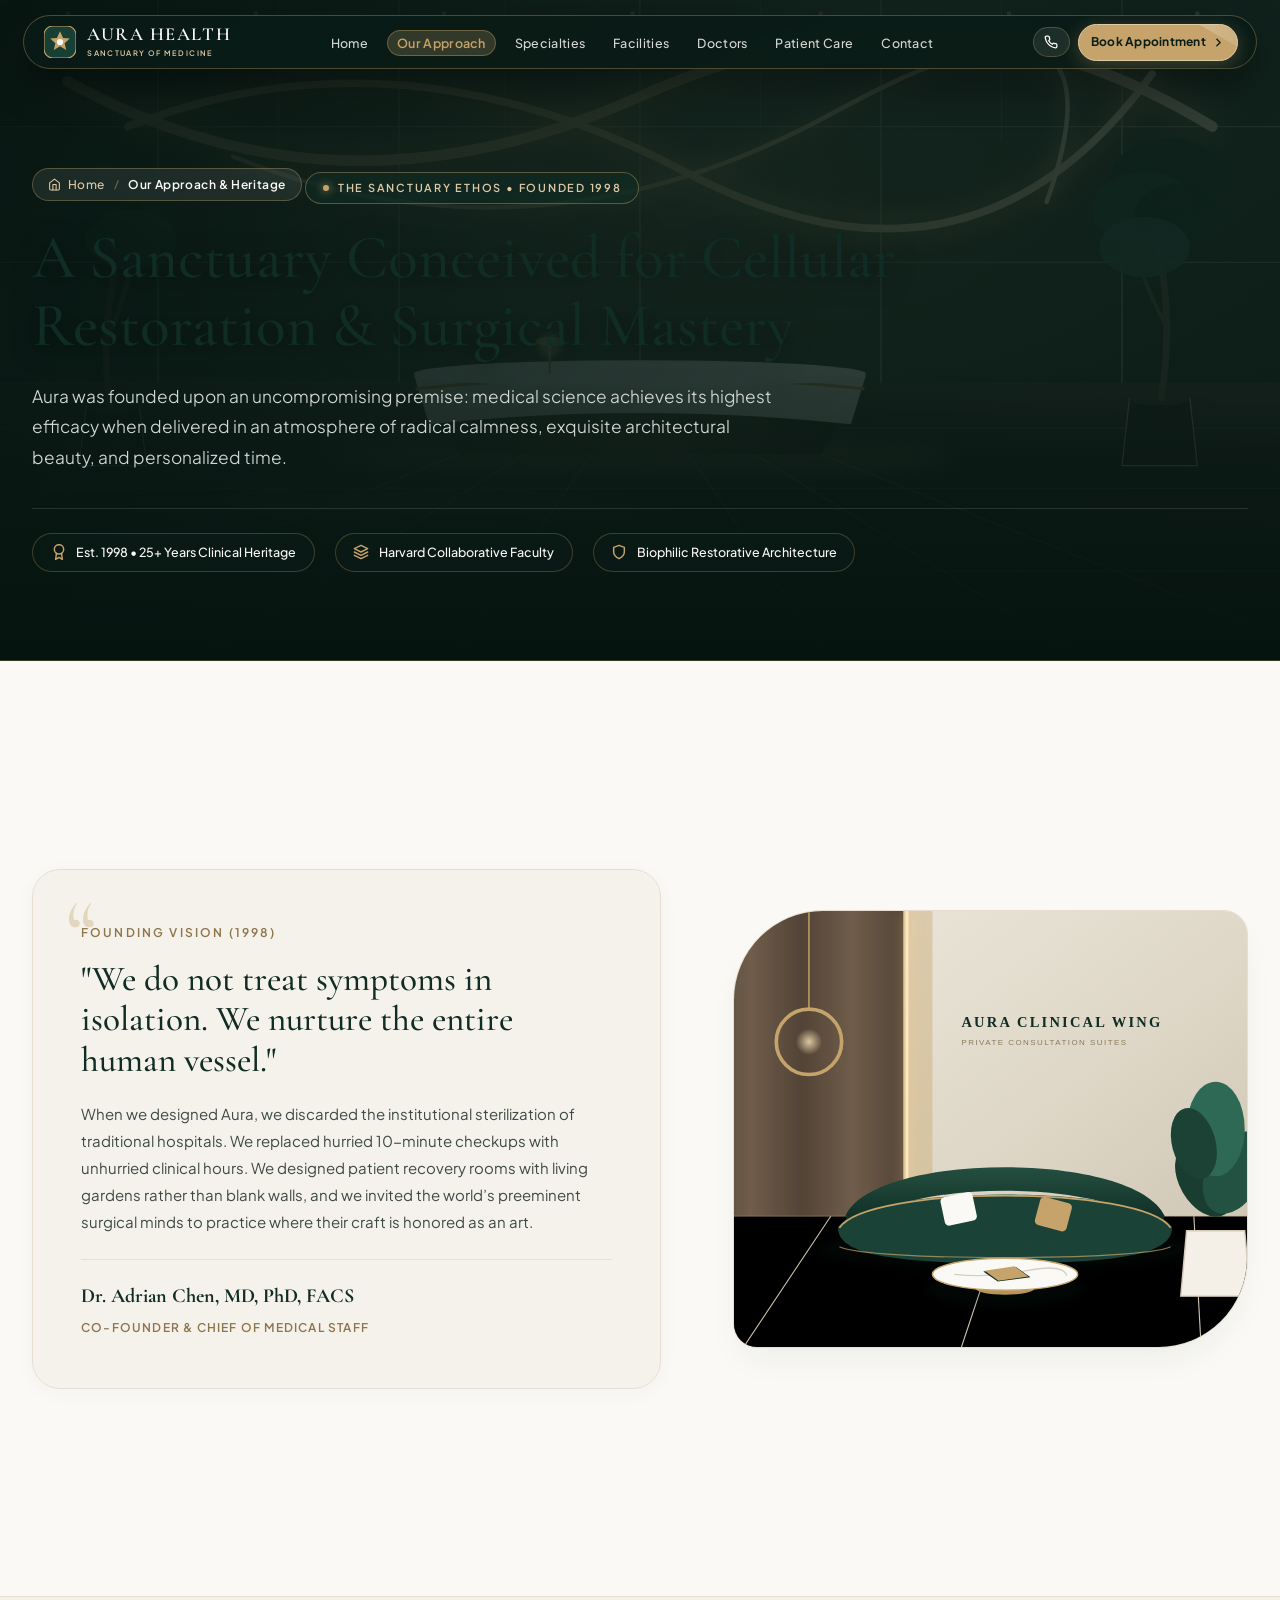
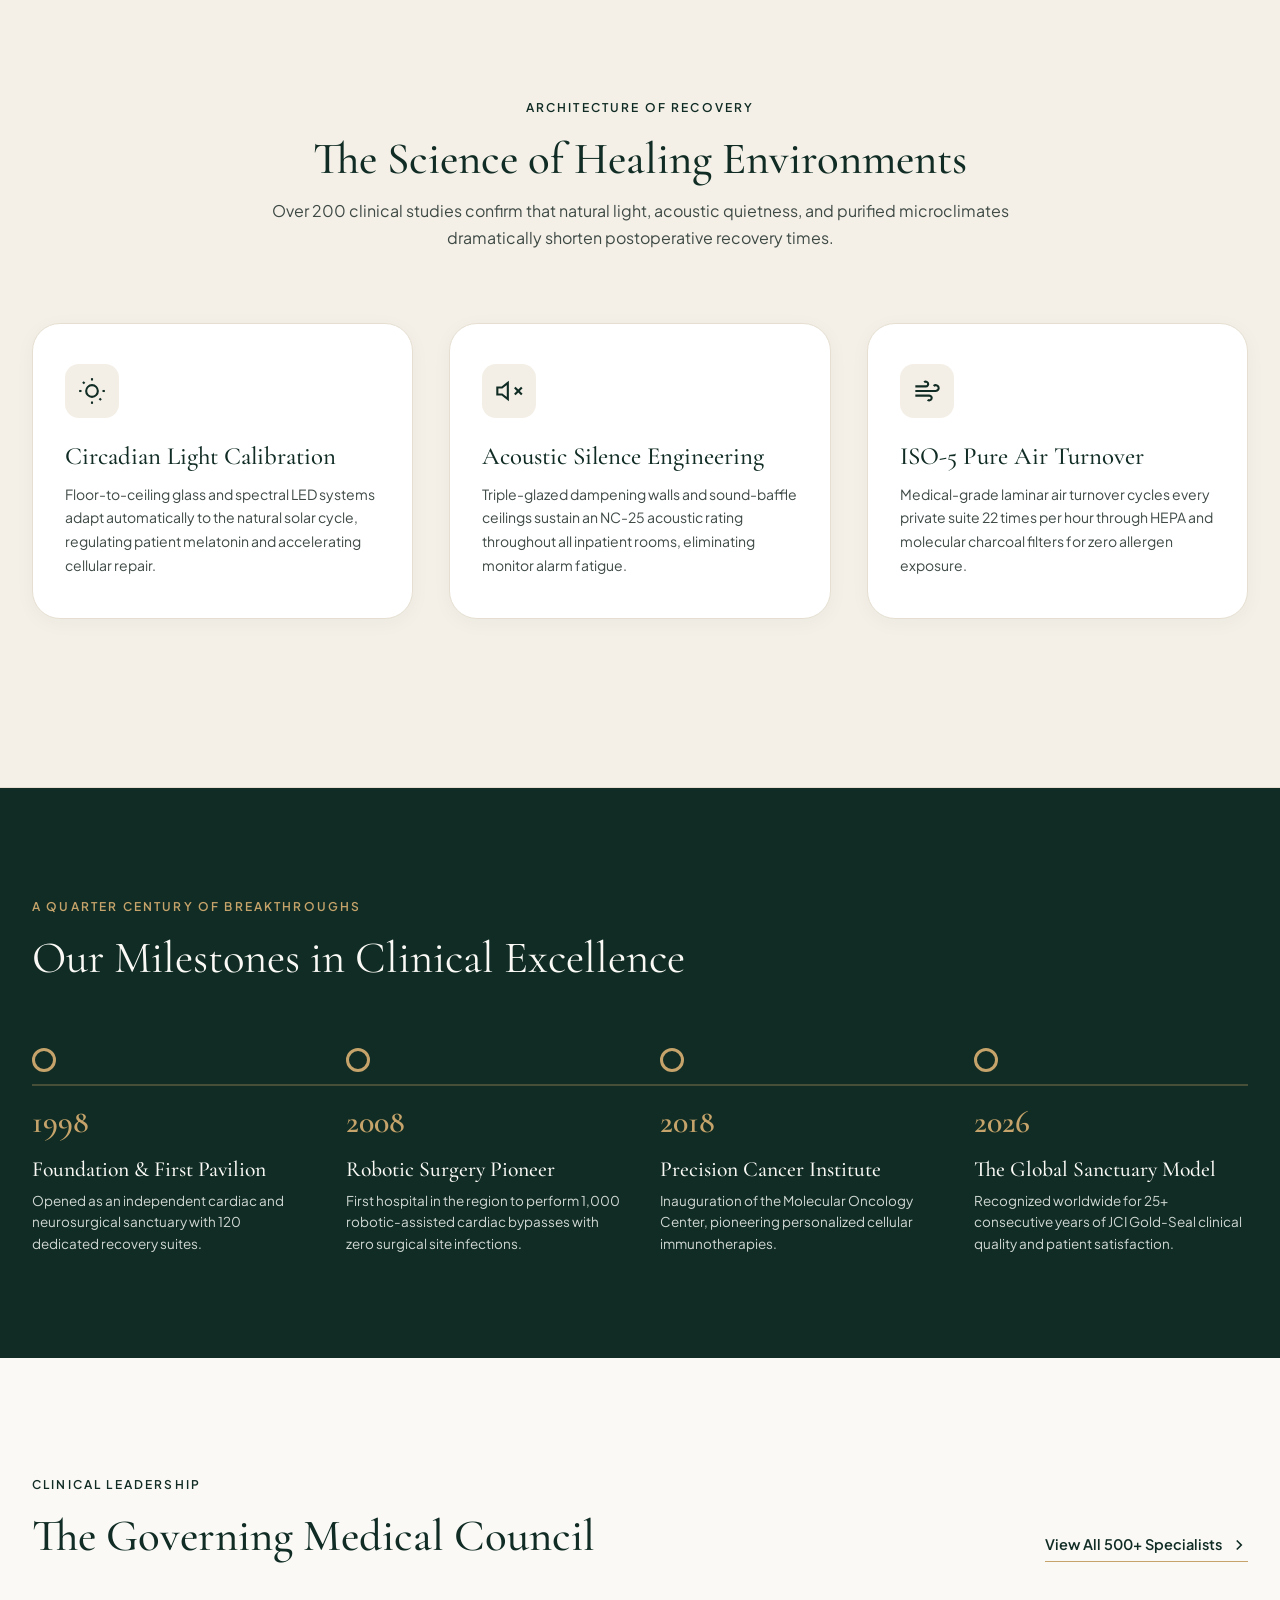
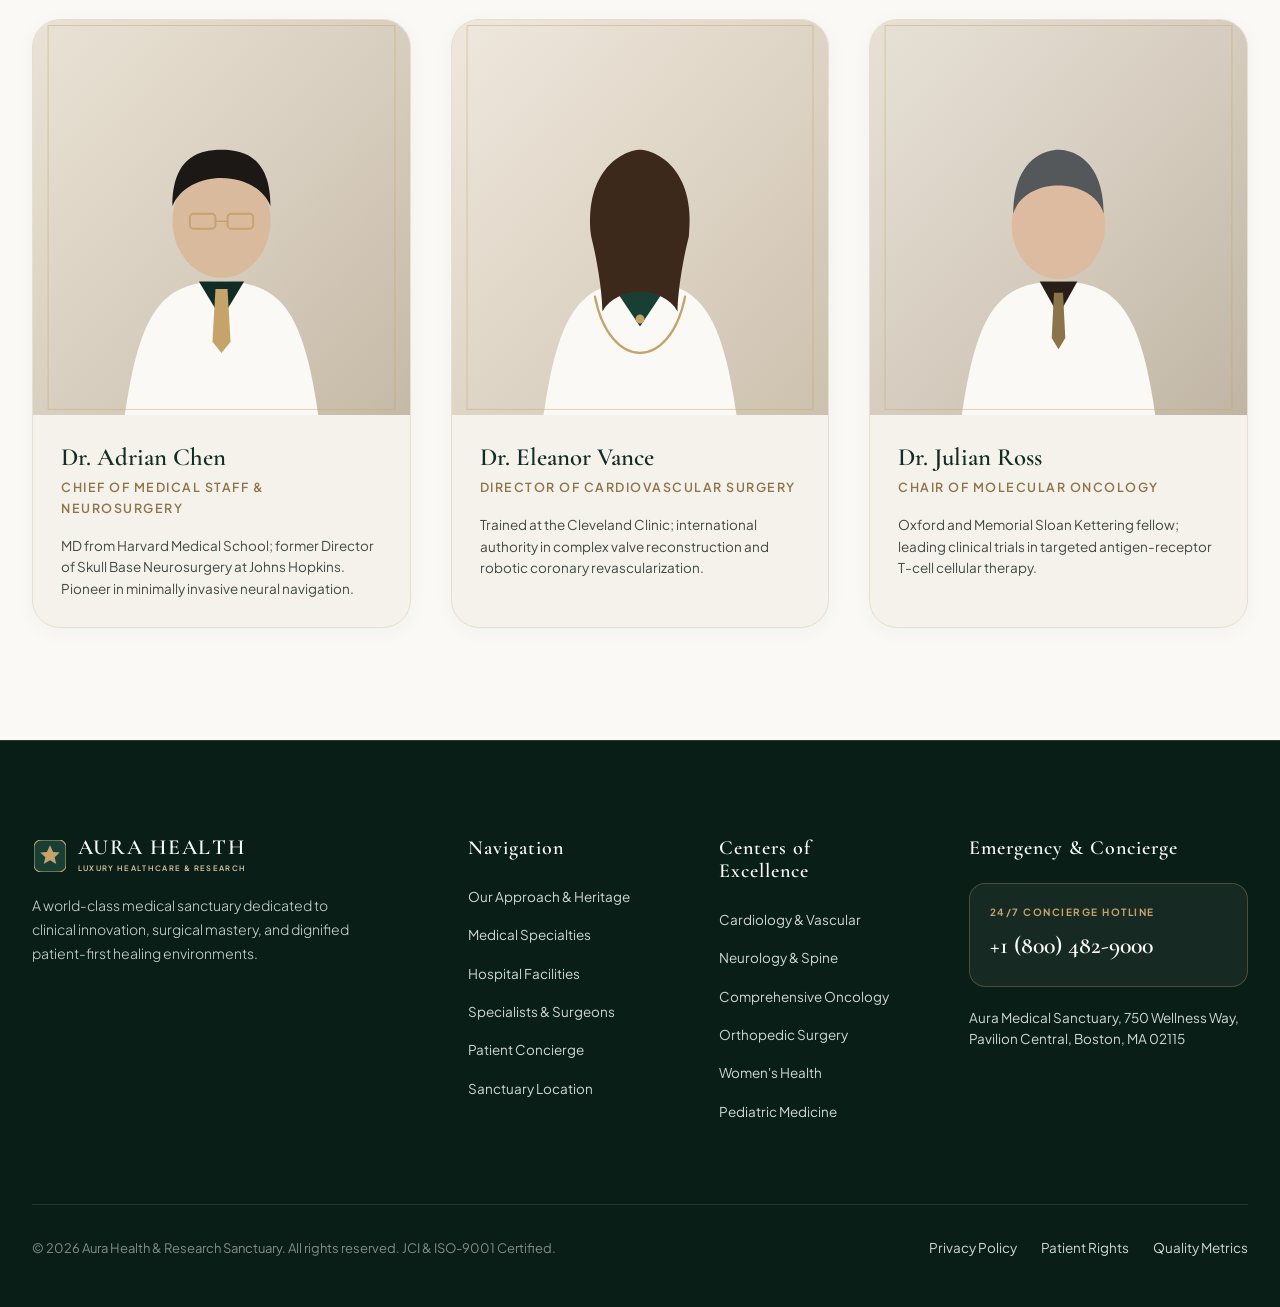
==== commit 51ba81b5: "fix(nav): make menu strip dynamically responsive across all browser zoom levels and viewports" ====
--- a/about.html
+++ b/about.html
@@ -53,7 +53,7 @@
             <svg width="14" height="14" viewBox="0 0 24 24" fill="none" stroke="currentColor" stroke-width="2.2" stroke-linecap="round" stroke-linejoin="round">
               <path d="M22 16.92v3a2 2 0 0 1-2.18 2 19.79 19.79 0 0 1-8.63-3.07 19.5 19.5 0 0 1-6-6 19.79 19.79 0 0 1-3.07-8.67A2 2 0 0 1 4.11 2h3a2 2 0 0 1 2 1.72 12.84 12.84 0 0 0 .7 2.81 2 2 0 0 1-.45 2.11L8.09 9.91a16 16 0 0 0 6 6l1.27-1.27a2 2 0 0 1 2.11-.45 12.84 12.84 0 0 0 2.81.7A2 2 0 0 1 22 16.92z"></path>
             </svg>
-            <span>(800) 482-9000</span>
+            <span class="phone-text">(800) 482-9000</span>
           </a>
 
           <a href="#appointment" class="nav-cta-btn btn-hover-shine" data-open-modal="appointment">
--- a/css/styles.css
+++ b/css/styles.css
@@ -149,55 +149,70 @@
   left: 0;
   width: 100%;
   z-index: 1000;
-  padding: 1.25rem 0;
+  padding: clamp(0.6rem, 1.2vw, 1.1rem) 0;
   pointer-events: none;
   transition: var(--transition-smooth);
 }
 
 .site-header .container {
+  max-width: 1440px;
+  width: 100%;
+  padding-left: clamp(0.75rem, 1.8vw, 1.8rem);
+  padding-right: clamp(0.75rem, 1.8vw, 1.8rem);
   pointer-events: auto;
 }
 
 .header-container {
-  background: rgba(10, 28, 23, 0.9);
+  background: rgba(10, 28, 23, 0.92);
   backdrop-filter: blur(20px);
   -webkit-backdrop-filter: blur(20px);
   border: 1px solid rgba(197, 163, 106, 0.35);
   border-radius: var(--radius-pill);
-  padding: 0.65rem 1.6rem;
+  padding: 0.45rem clamp(0.75rem, 1.3vw, 1.4rem);
   box-shadow: 0 16px 40px rgba(0, 0, 0, 0.35);
   display: flex;
   align-items: center;
   justify-content: space-between;
-  transition: var(--transition-smooth);
+  width: 100%;
+  box-sizing: border-box;
+  max-width: 100%;
+  gap: clamp(0.4rem, 0.9vw, 1.2rem);
+  transition: var(--transition-smooth);
+  position: relative;
+  overflow: hidden; /* Ensures child elements never poke out of rounded pill corners */
 }
 
 .site-header.scrolled .header-container {
   background: rgba(8, 22, 18, 0.96);
   border-color: rgba(197, 163, 106, 0.5);
   box-shadow: 0 20px 50px rgba(0, 0, 0, 0.45);
-  padding: 0.55rem 1.5rem;
+  padding: 0.4rem clamp(0.75rem, 1.1vw, 1.25rem);
 }
 
 /* Brand Link & Crest */
 .brand-link {
   display: flex;
   align-items: center;
-  gap: 0.85rem;
+  gap: clamp(0.45rem, 0.75vw, 0.8rem);
   text-decoration: none;
   cursor: pointer;
   flex-shrink: 0;
 }
 
 .brand-crest {
-  width: 38px;
-  height: 38px;
+  width: 36px;
+  height: 36px;
   display: flex;
   align-items: center;
   justify-content: center;
   flex-shrink: 0;
 }
 
+.brand-crest svg {
+  width: 32px;
+  height: 32px;
+}
+
 .brand-text {
   display: flex;
   flex-direction: column;
@@ -205,42 +220,46 @@
 
 .brand-title {
   font-family: var(--font-serif);
-  font-size: 1.45rem;
+  font-size: clamp(1.15rem, 1.15vw, 1.4rem);
   font-weight: 600;
-  letter-spacing: 0.12em;
+  letter-spacing: 0.08em;
   color: var(--text-ivory);
   transition: var(--transition-smooth);
   line-height: 1;
+  white-space: nowrap;
 }
 
 .brand-sub {
   font-family: var(--font-sans);
-  font-size: 8.5px;
+  font-size: 7.5px;
   font-weight: 600;
-  letter-spacing: 0.22em;
+  letter-spacing: 0.18em;
   text-transform: uppercase;
   color: var(--gold-light);
   margin-top: 3px;
   transition: var(--transition-smooth);
-}
-
-/* Desktop Navigation Menu */
+  white-space: nowrap;
+}
+
+/* Desktop Navigation Menu: Fluid auto-adjust on zoom and resize */
 .nav-menu {
   display: flex;
   align-items: center;
-  gap: 1.6rem;
+  gap: clamp(0.25rem, 0.85vw, 1.25rem);
   list-style: none;
   margin: 0;
   padding: 0;
+  flex: 1 1 auto;
+  justify-content: center;
 }
 
 .nav-link {
-  font-size: 13.5px;
+  font-size: clamp(12px, 0.84vw, 13.5px);
   font-weight: 500;
-  letter-spacing: 0.04em;
+  letter-spacing: 0.025em;
   color: rgba(250, 249, 246, 0.85);
   text-decoration: none;
-  padding: 0.35rem 0.75rem;
+  padding: 0.3rem clamp(0.35rem, 0.45vw, 0.65rem);
   border-radius: var(--radius-pill);
   transition: var(--transition-smooth);
   position: relative;
@@ -263,19 +282,20 @@
 .nav-actions {
   display: flex;
   align-items: center;
-  gap: 1rem;
+  gap: clamp(0.35rem, 0.65vw, 0.8rem);
+  flex-shrink: 0;
 }
 
 .nav-phone-pill {
   display: flex;
   align-items: center;
-  gap: 0.5rem;
+  gap: 0.45rem;
   background: rgba(255, 255, 255, 0.08);
   border: 1px solid rgba(197, 163, 106, 0.3);
   color: var(--text-ivory);
-  font-size: 12.5px;
+  font-size: clamp(11.5px, 0.82vw, 12.5px);
   font-weight: 600;
-  padding: 0.45rem 1rem;
+  padding: 0.45rem clamp(0.55rem, 0.75vw, 0.95rem);
   border-radius: var(--radius-pill);
   text-decoration: none;
   transition: var(--transition-smooth);
@@ -288,6 +308,10 @@
   color: #FFF;
 }
 
+.phone-text {
+  display: inline;
+  transition: var(--transition-smooth);
+}
 
 /* Responsive Nav CTA Text */
 .cta-text-short {
@@ -300,13 +324,13 @@
 .nav-cta-btn {
   display: inline-flex;
   align-items: center;
-  gap: 0.45rem;
+  gap: 0.4rem;
   background-color: var(--gold-accent);
   color: var(--forest-dark);
-  font-size: 13px;
+  font-size: clamp(12px, 0.85vw, 13px);
   font-weight: 700;
-  letter-spacing: 0.03em;
-  padding: 0.55rem 1.35rem;
+  letter-spacing: 0.02em;
+  padding: 0.48rem clamp(0.7rem, 0.95vw, 1.25rem);
   border-radius: var(--radius-pill);
   border: 1px solid var(--gold-light);
   box-shadow: 0 4px 18px rgba(197, 163, 106, 0.3);
@@ -314,6 +338,7 @@
   cursor: pointer;
   transition: var(--transition-smooth);
   white-space: nowrap;
+  flex-shrink: 0;
 }
 
 .nav-cta-btn:hover {
@@ -329,13 +354,14 @@
   background: rgba(255, 255, 255, 0.08);
   border: 1px solid rgba(197, 163, 106, 0.35);
   border-radius: 50%;
-  width: 40px;
-  height: 40px;
+  width: 38px;
+  height: 38px;
   align-items: center;
   justify-content: center;
   cursor: pointer;
   color: var(--text-ivory);
   padding: 0;
+  flex-shrink: 0;
   transition: var(--transition-smooth);
 }
 
@@ -2811,7 +2837,39 @@
    Guaranteed flawless layout across 1200px, 992px, 768px, 480px, 360px
    ========================================================================== */
 
-/* 1. Large Laptops & Small Desktops (<= 1200px) */
+/* ==========================================================================
+   COMPREHENSIVE RESPONSIVE SYSTEM
+   Guaranteed fluid auto-adjustment across 100%, 125%, 150%, 175% zoom levels
+   and all viewports: 2560px, 1920px, 1440px, 1280px, 1120px, 992px, 768px, 480px, 360px
+   ========================================================================== */
+
+/* 1. Large Laptops & Standard Desktops (1200px - 1400px) / ~110-125% Zoom */
+@media (max-width: 1400px) {
+  .header-container {
+    padding: 0.45rem 1.1rem;
+    gap: 0.75rem;
+  }
+  .nav-menu {
+    gap: 0.65rem;
+  }
+  .nav-link {
+    font-size: 12.5px;
+    padding: 0.25rem 0.55rem;
+  }
+}
+
+/* Zoom Level ~125% - 135% / Viewport <= 1320px:
+   Tuck away phone text so all 7 links and Book Appointment CTA have ample room */
+@media (max-width: 1320px) {
+  .phone-text {
+    display: none !important;
+  }
+  .nav-phone-pill {
+    padding: 0.45rem 0.65rem;
+  }
+}
+
+/* Zoom Level ~135% - 150% / Viewport <= 1200px */
 @media (max-width: 1200px) {
   .feature-3col-grid {
     grid-template-columns: 1fr 1fr;
@@ -2820,8 +2878,39 @@
   .feature-col-editorial {
     grid-column: span 2;
   }
-}
-
+  .header-container {
+    gap: 0.5rem;
+  }
+  .nav-menu {
+    gap: 0.4rem;
+  }
+  .nav-link {
+    font-size: 12px;
+    padding: 0.25rem 0.45rem;
+  }
+}
+
+/* Zoom Level ~150% - 175% / Viewport <= 1120px:
+   Desktop 7 links gracefully collapse into slide-in drawer.
+   Header shows clean Logo + Phone + Book Appointment + Hamburger!
+   Never squished, never overflows! */
+@media (max-width: 1120px) {
+  .nav-menu {
+    display: none !important;
+  }
+  .mobile-toggle {
+    display: flex !important;
+  }
+  .phone-text {
+    display: inline !important; /* Re-display phone text since 7 links are now in drawer */
+  }
+  .nav-phone-pill {
+    padding: 0.45rem 0.95rem;
+  }
+  .header-container {
+    padding: 0.45rem 1.25rem;
+  }
+}
 
 /* 2. Tablets & Landscape Phones (<= 992px) */
 @media (max-width: 992px) {
@@ -3340,4 +3429,4 @@
   .hero-indicators {
     gap: 0.5rem !important;
   }
-}
+}
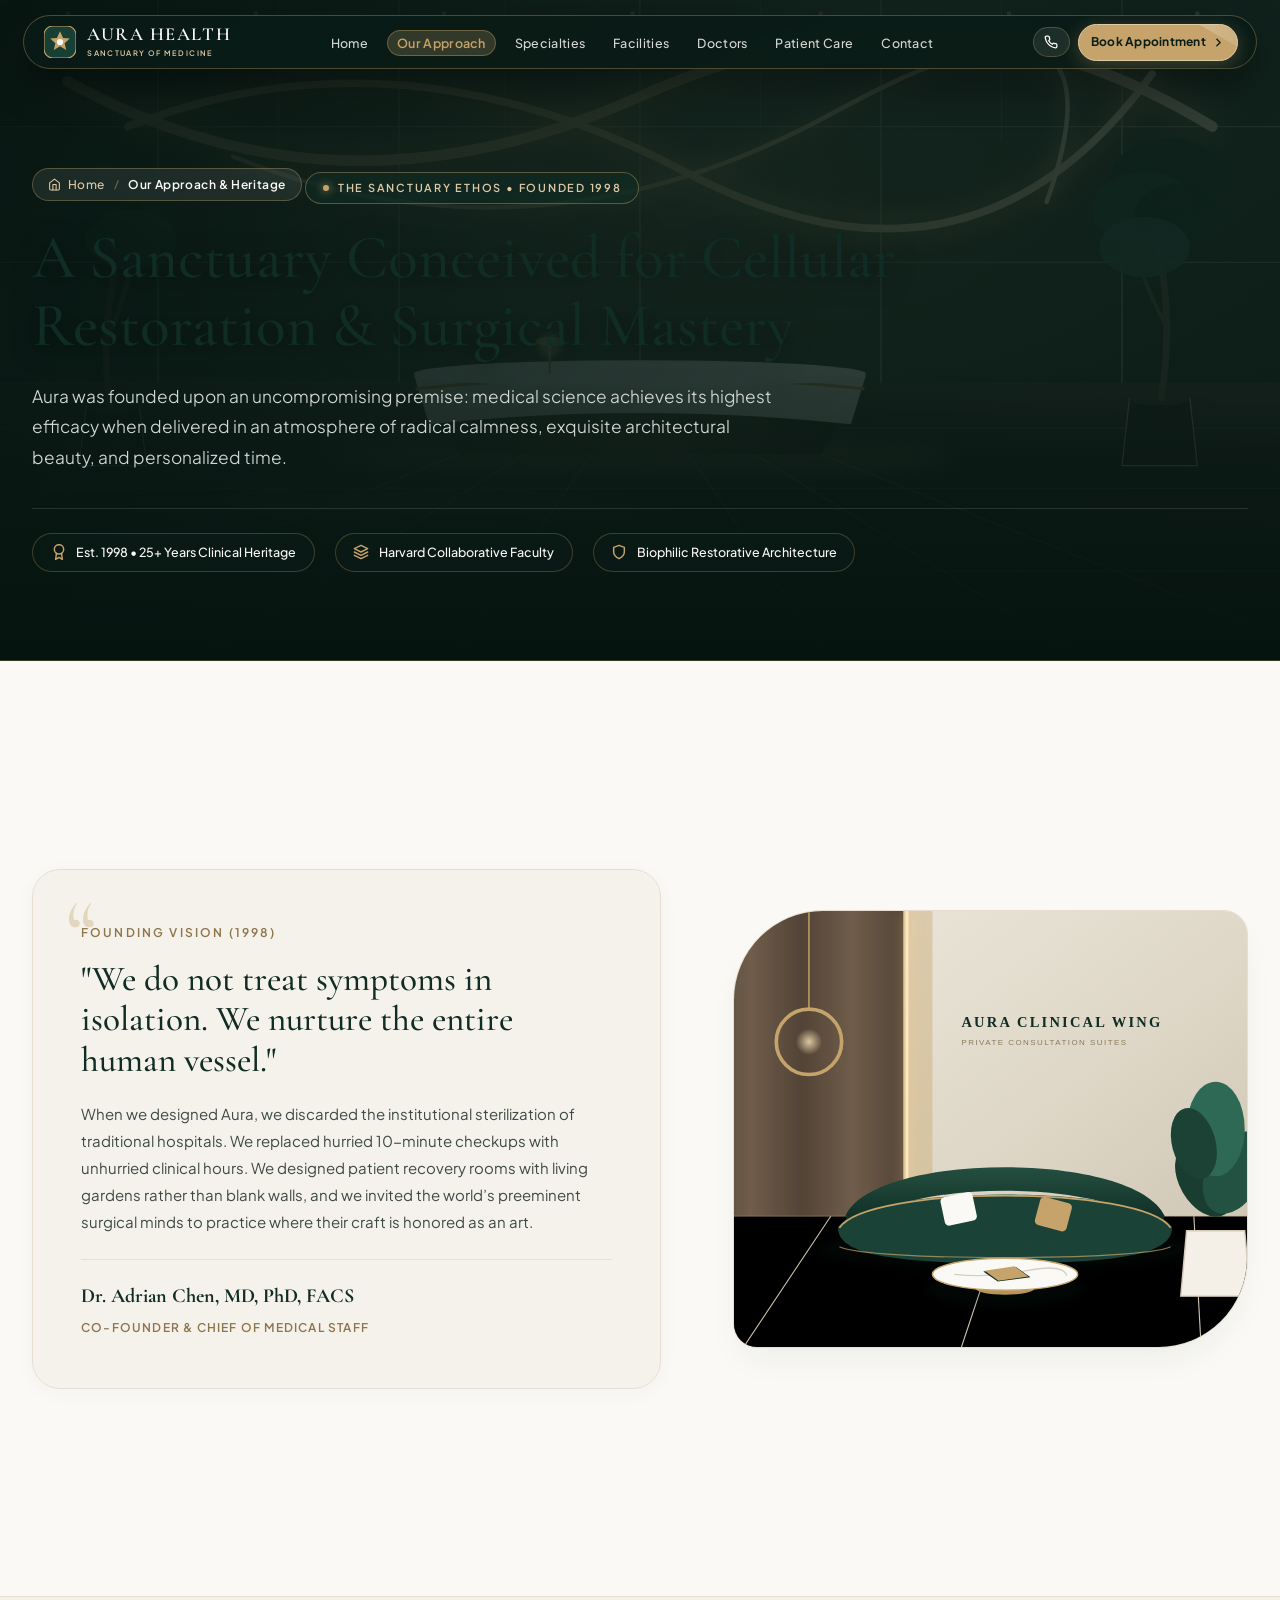
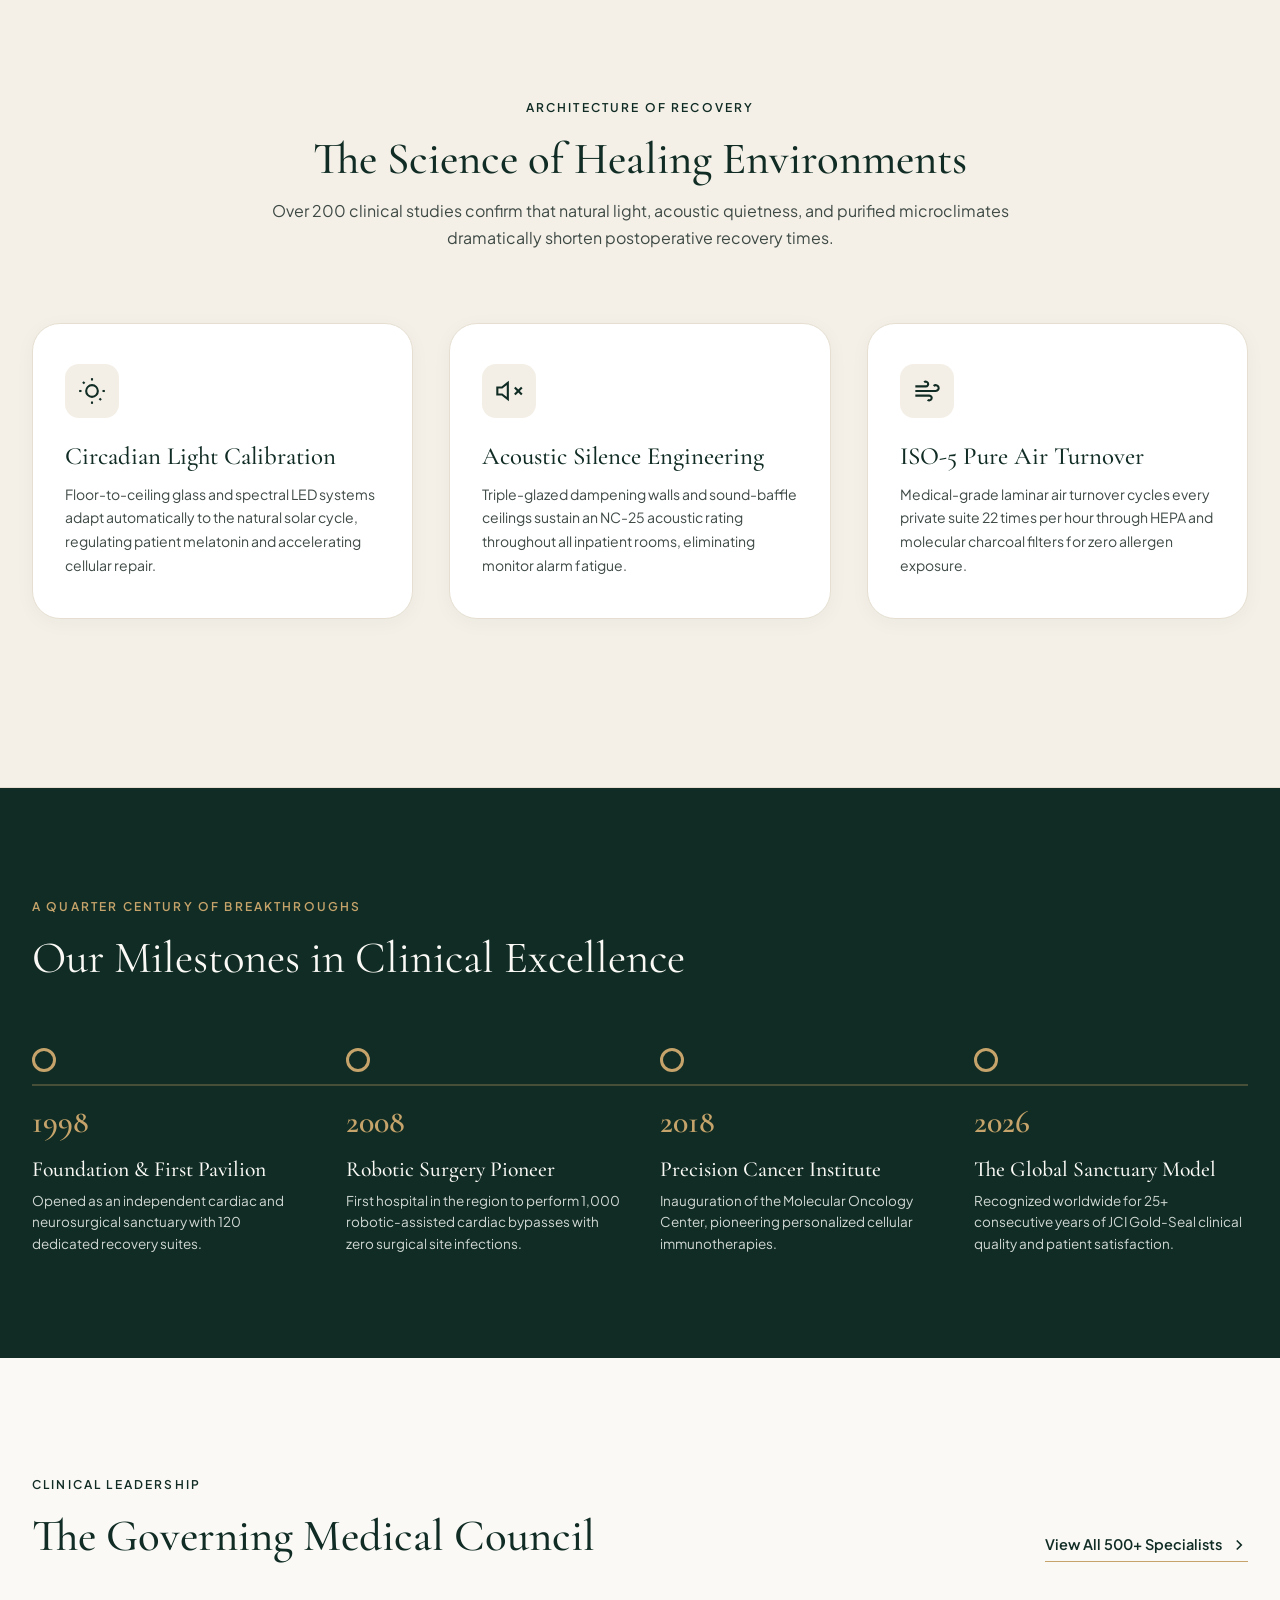
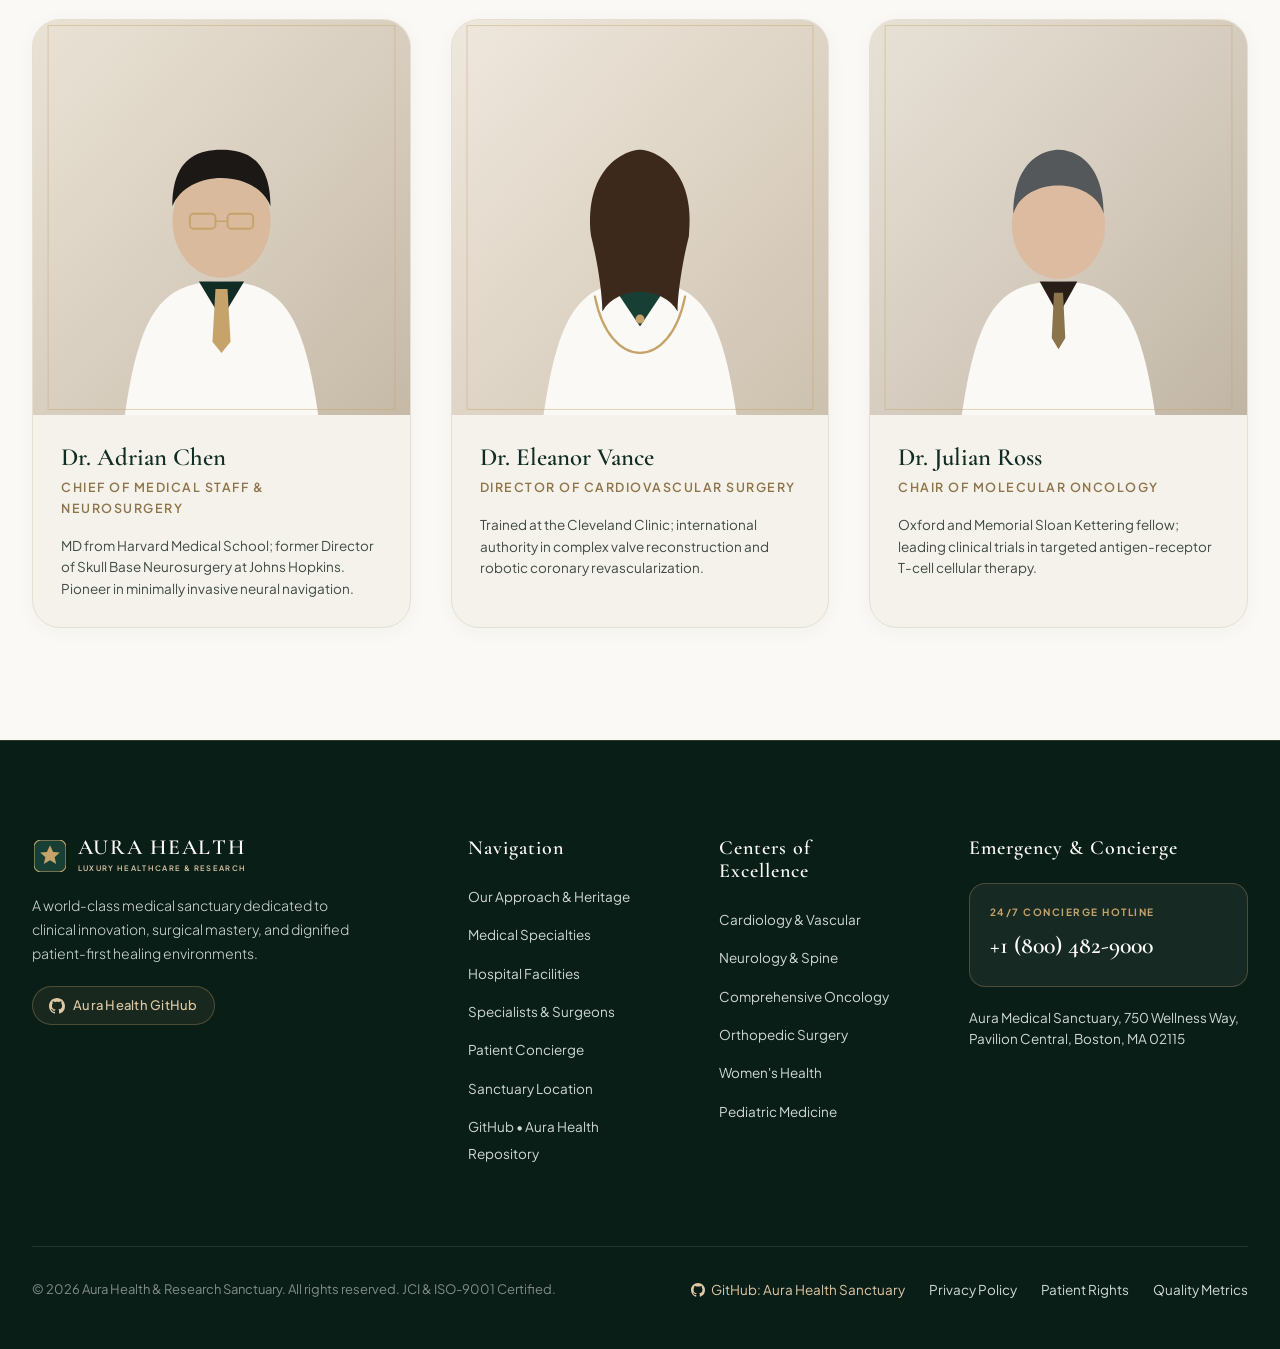
==== commit 62b6d36c: "feat(footer): add GitHub repository link and brand mentions to website footer across all pages" ====
--- a/about.html
+++ b/about.html
@@ -453,6 +453,14 @@
           <p class="footer-brand-desc">
             A world-class medical sanctuary dedicated to clinical innovation, surgical mastery, and dignified patient-first healing environments.
           </p>
+          <div class="footer-repo-wrapper" style="margin-top: 1.25rem;">
+            <a href="https://github.com/Rachit246-art/Hospital1.git" target="_blank" rel="noopener noreferrer" class="footer-repo-badge" aria-label="Aura Health &amp; Research Sanctuary GitHub Repository">
+              <svg width="16" height="16" viewBox="0 0 24 24" fill="currentColor" aria-hidden="true">
+                <path d="M12 0C5.37 0 0 5.37 0 12c0 5.31 3.435 9.795 8.205 11.385.6.105.825-.255.825-.57 0-.285-.015-1.23-.015-2.235-3.015.555-3.795-.735-4.035-1.41-.135-.345-.72-1.41-1.23-1.695-.42-.225-1.02-.78-.015-.795.945-.015 1.62.87 1.845 1.23 1.08 1.815 2.805 1.305 3.495.99.105-.78.42-1.305.765-1.605-2.67-.3-5.46-1.335-5.46-5.925 0-1.305.465-2.385 1.23-3.225-.12-.3-.54-1.53.12-3.18 0 0 1.005-.315 3.3 1.23.96-.27 1.98-.405 3-.405s2.04.135 3 .405c2.295-1.56 3.3-1.23 3.3-1.23.66 1.65.24 2.88.12 3.18.765.84 1.23 1.905 1.23 3.225 0 4.605-2.805 5.625-5.475 5.925.435.375.81 1.095.81 2.22 0 1.605-.015 2.895-.015 3.3 0 .315.225.69.825.57A12.02 12.02 0 0024 12c0-6.63-5.37-12-12-12z"/>
+              </svg>
+              <span>Aura Health GitHub</span>
+            </a>
+          </div>
         </div>
 
         <div>
@@ -464,6 +472,7 @@
             <li><a href="doctors.html" class="footer-link">Specialists &amp; Surgeons</a></li>
             <li><a href="patient-care.html" class="footer-link">Patient Concierge</a></li>
             <li><a href="contact.html" class="footer-link">Sanctuary Location</a></li>
+            <li><a href="https://github.com/Rachit246-art/Hospital1.git" target="_blank" rel="noopener noreferrer" class="footer-link">GitHub &bull; Aura Health Repository</a></li>
           </ul>
         </div>
 
@@ -495,6 +504,10 @@
       <div class="footer-bottom">
         <div>&copy; 2026 Aura Health &amp; Research Sanctuary. All rights reserved. JCI &amp; ISO-9001 Certified.</div>
         <div class="footer-bottom-links">
+          <a href="https://github.com/Rachit246-art/Hospital1.git" target="_blank" rel="noopener noreferrer" class="footer-link footer-github-link" title="AURA Health &amp; Research Sanctuary on GitHub">
+            <svg width="14" height="14" viewBox="0 0 24 24" fill="currentColor" aria-hidden="true"><path d="M12 0C5.37 0 0 5.37 0 12c0 5.31 3.435 9.795 8.205 11.385.6.105.825-.255.825-.57 0-.285-.015-1.23-.015-2.235-3.015.555-3.795-.735-4.035-1.41-.135-.345-.72-1.41-1.23-1.695-.42-.225-1.02-.78-.015-.795.945-.015 1.62.87 1.845 1.23 1.08 1.815 2.805 1.305 3.495.99.105-.78.42-1.305.765-1.605-2.67-.3-5.46-1.335-5.46-5.925 0-1.305.465-2.385 1.23-3.225-.12-.3-.54-1.53.12-3.18 0 0 1.005-.315 3.3 1.23.96-.27 1.98-.405 3-.405s2.04.135 3 .405c2.295-1.56 3.3-1.23 3.3-1.23.66 1.65.24 2.88.12 3.18.765.84 1.23 1.905 1.23 3.225 0 4.605-2.805 5.625-5.475 5.925.435.375.81 1.095.81 2.22 0 1.605-.015 2.895-.015 3.3 0 .315.225.69.825.57A12.02 12.02 0 0024 12c0-6.63-5.37-12-12-12z"/></svg>
+            GitHub: Aura Health Sanctuary
+          </a>
           <a href="contact.html" class="footer-link">Privacy Policy</a>
           <a href="contact.html" class="footer-link">Patient Rights</a>
           <a href="contact.html" class="footer-link">Quality Metrics</a>
--- a/css/styles.css
+++ b/css/styles.css
@@ -1729,6 +1729,43 @@
 .footer-bottom-links {
   display: flex;
   gap: 1.5rem;
+  flex-wrap: wrap;
+  align-items: center;
+}
+
+.footer-repo-badge {
+  display: inline-flex;
+  align-items: center;
+  gap: 8px;
+  padding: 8px 16px;
+  background: rgba(197, 163, 106, 0.08);
+  border: 1px solid rgba(197, 163, 106, 0.3);
+  border-radius: 999px;
+  color: var(--gold-light, #E8D3A7);
+  font-size: 13px;
+  font-weight: 500;
+  text-decoration: none;
+  letter-spacing: 0.02em;
+  transition: all 0.3s cubic-bezier(0.16, 1, 0.3, 1);
+}
+
+.footer-repo-badge:hover {
+  background: rgba(197, 163, 106, 0.2);
+  border-color: var(--gold, #C5A36A);
+  color: #FFFFFF;
+  transform: translateY(-2px);
+  box-shadow: 0 4px 14px rgba(0, 0, 0, 0.3);
+}
+
+.footer-github-link {
+  display: inline-flex;
+  align-items: center;
+  gap: 6px;
+  color: var(--gold-light, #E8D3A7) !important;
+}
+
+.footer-github-link:hover {
+  color: #FFFFFF !important;
 }
 
 @media (max-width: 992px) {
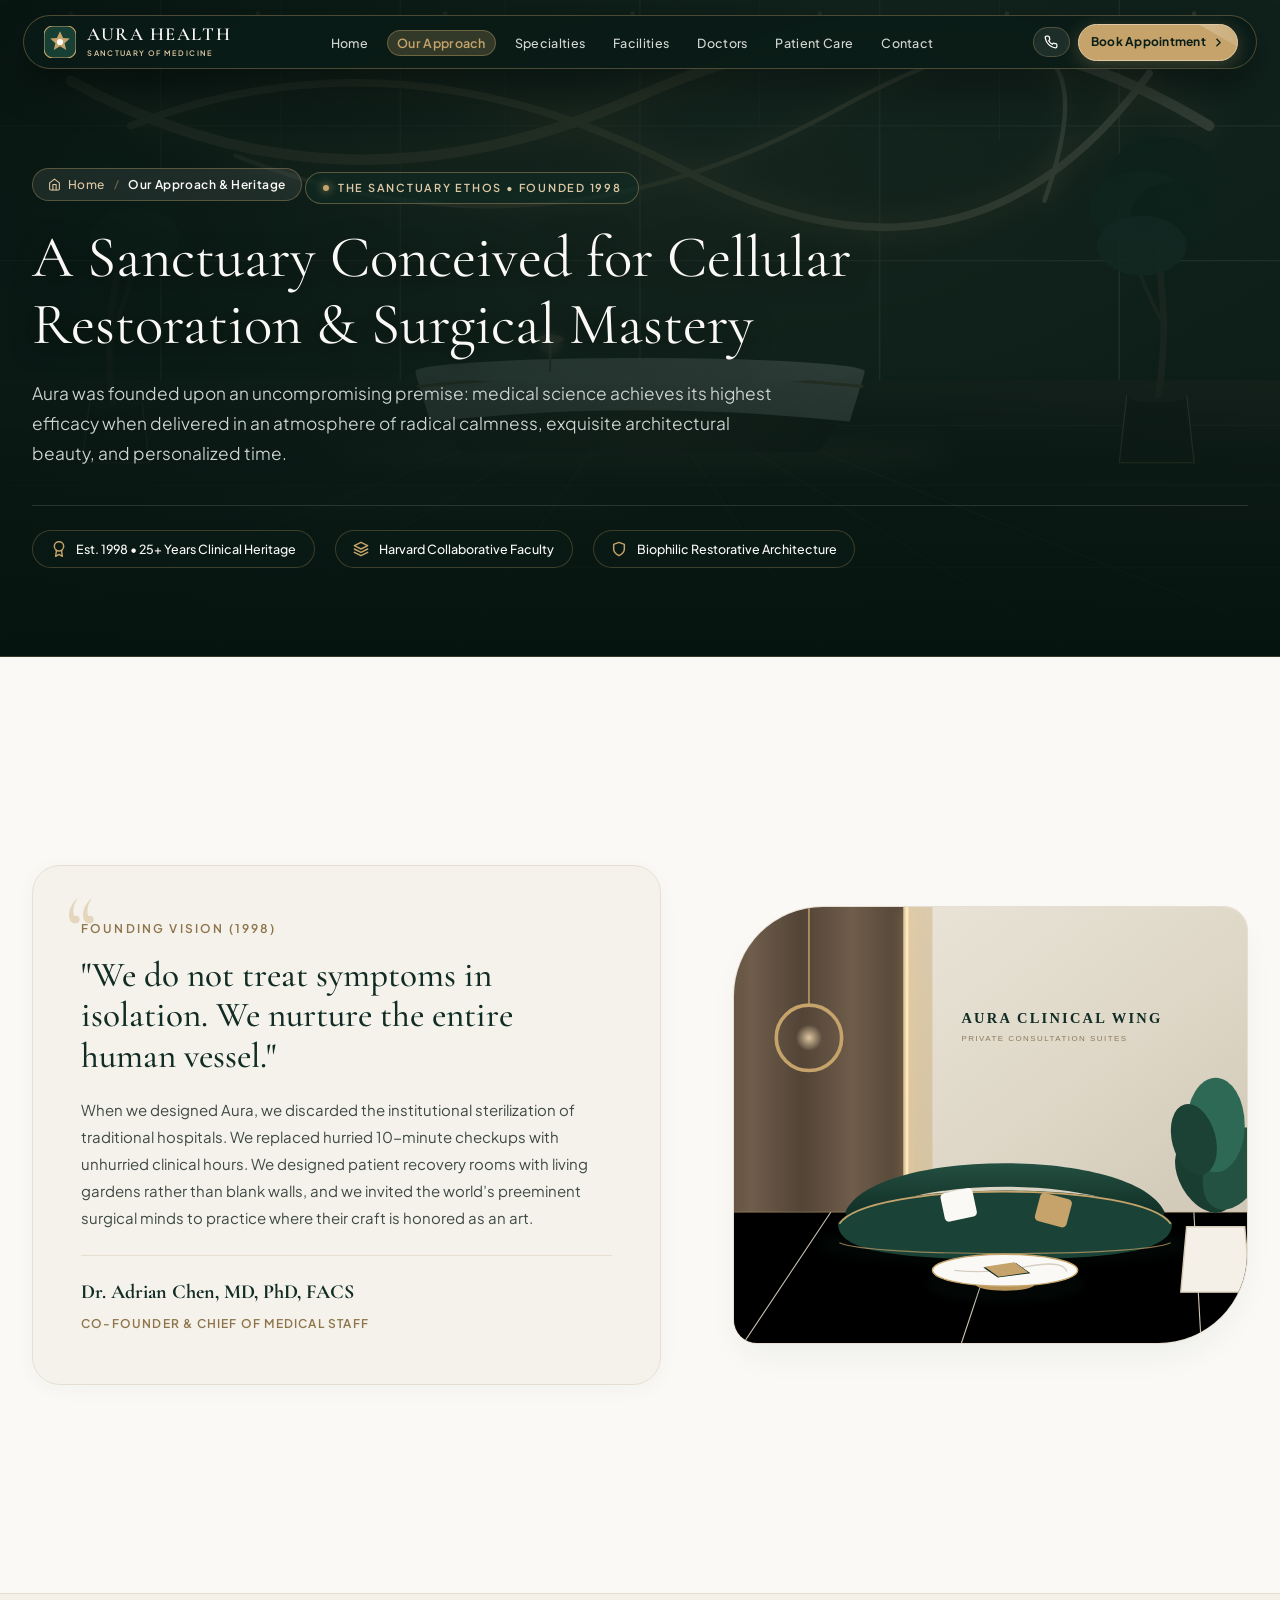
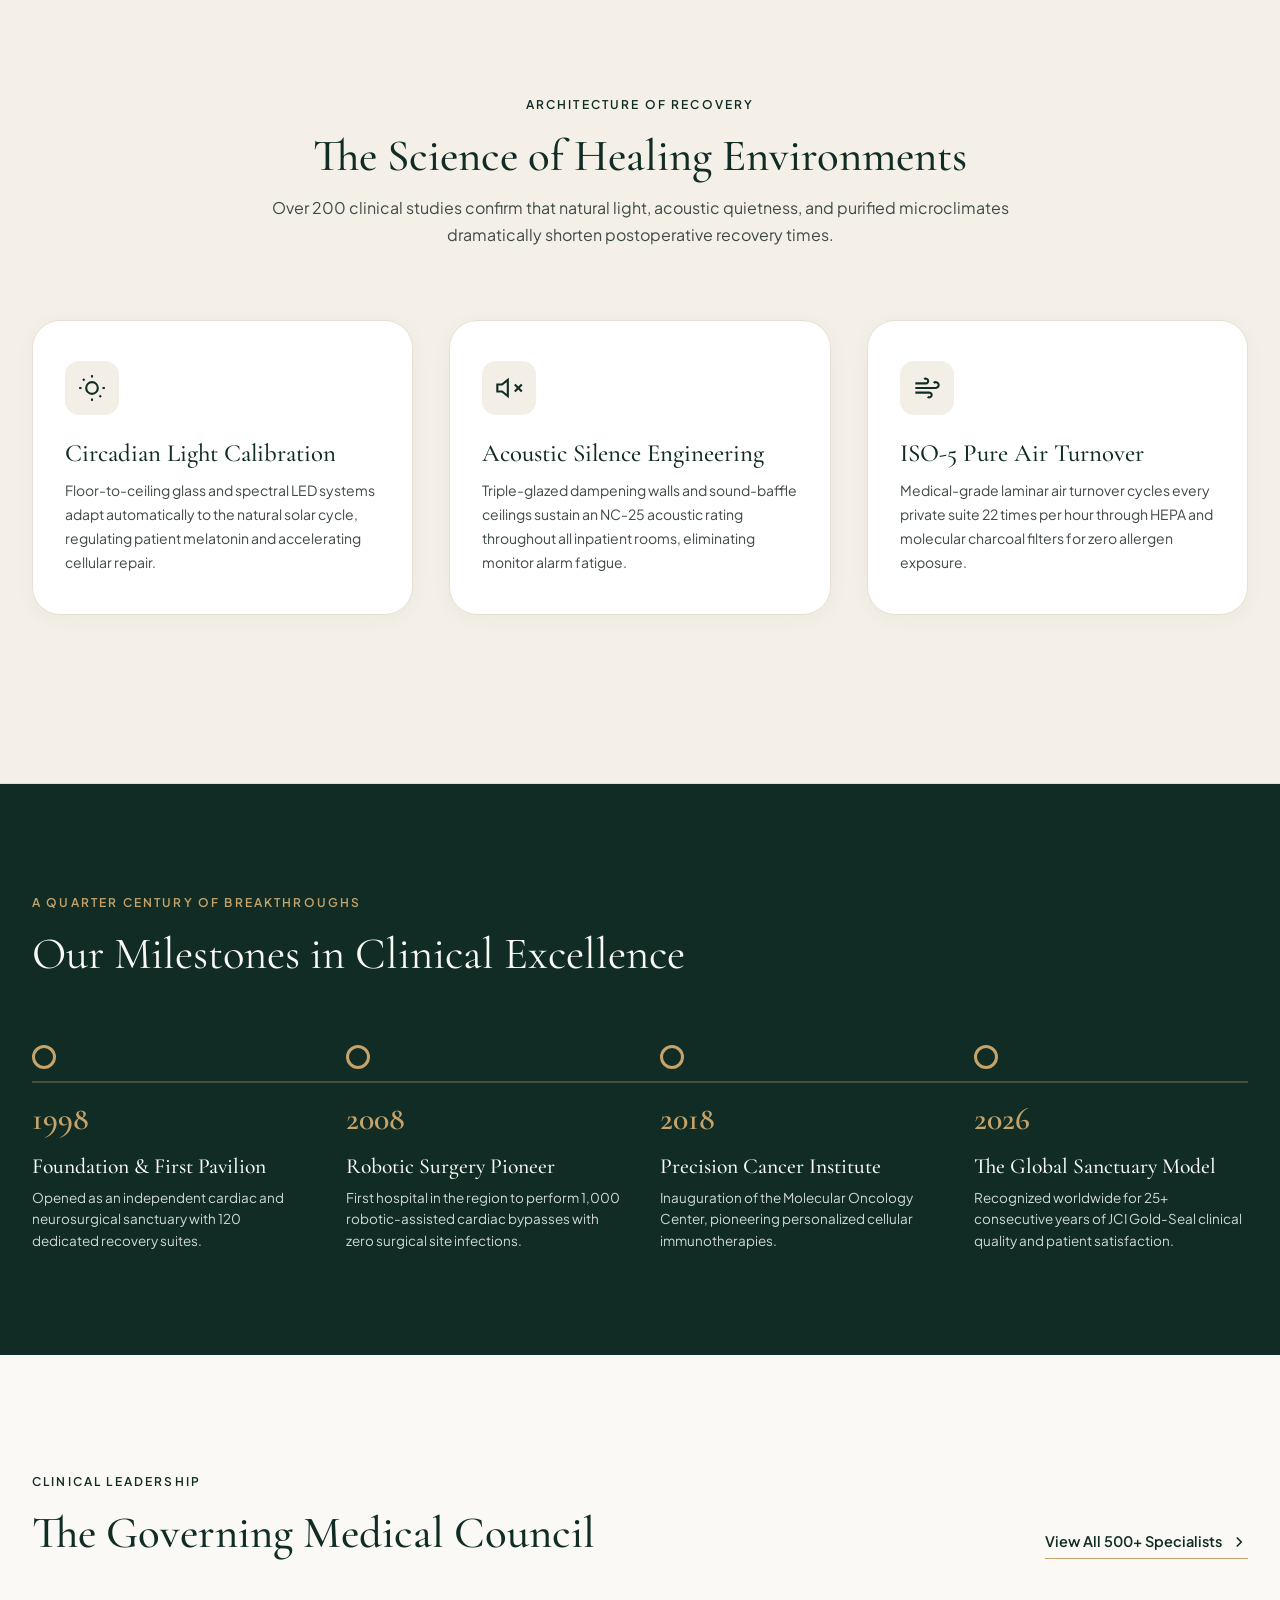
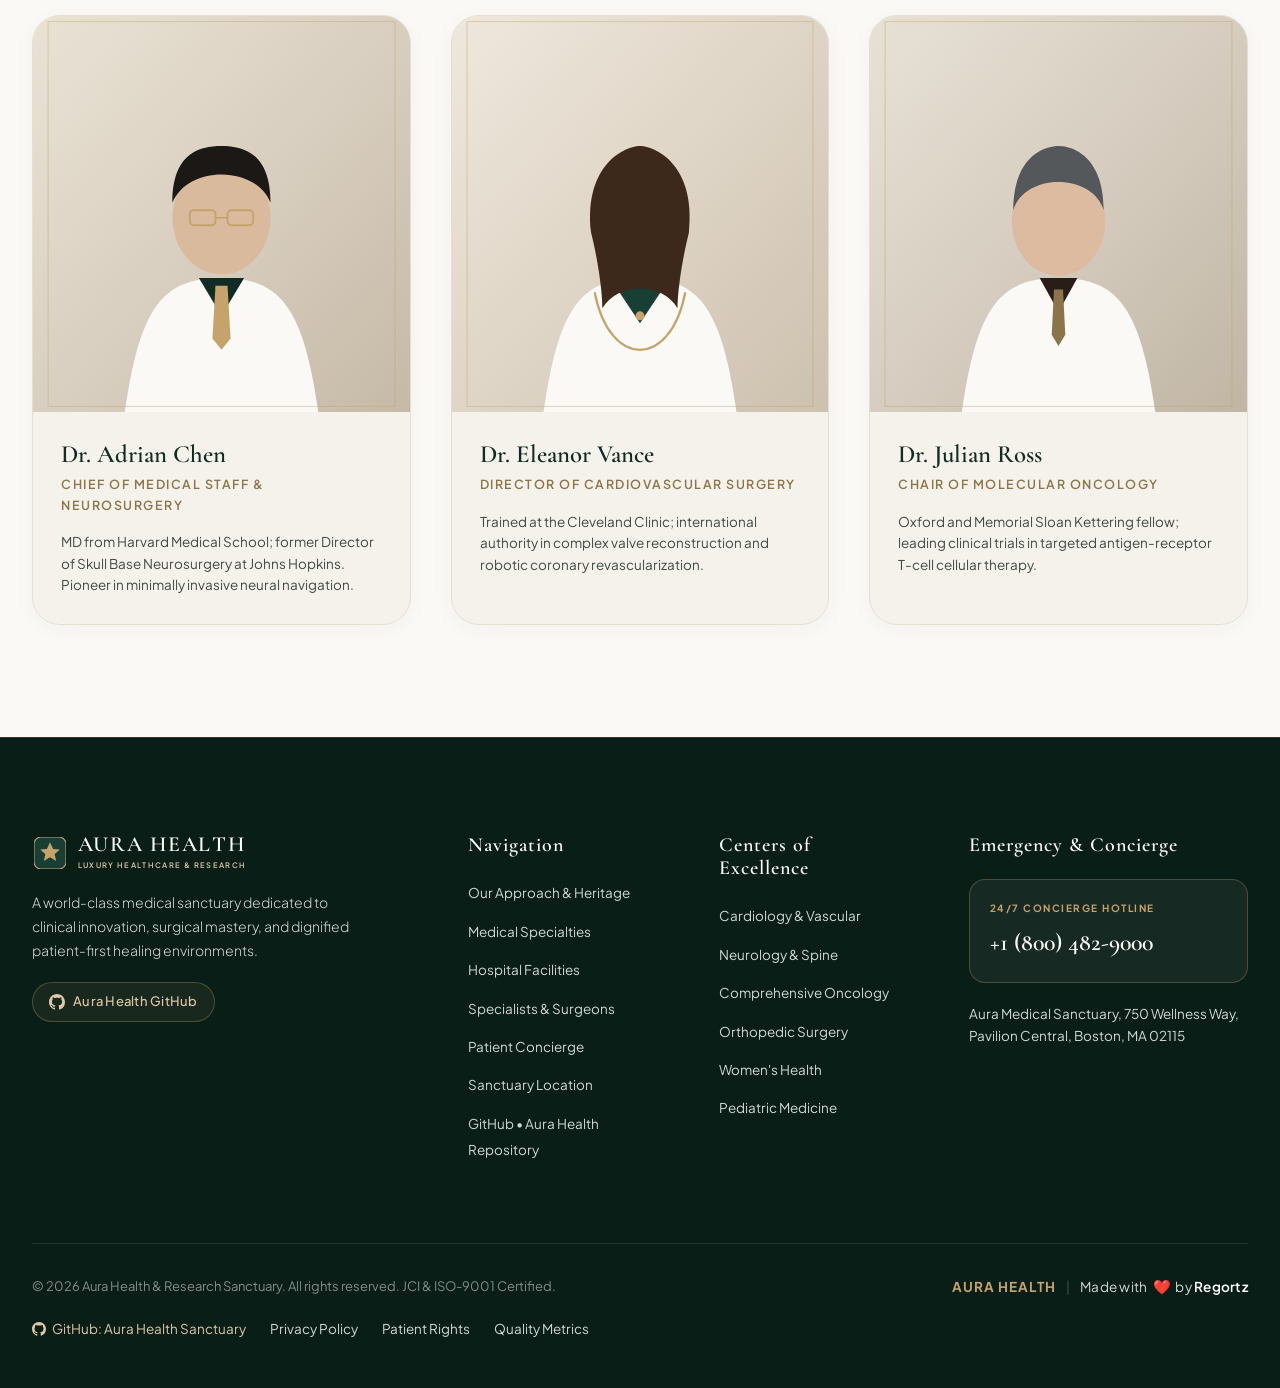
==== commit 45ff87b2: "fix: add brand credit badge to footer and resolve hero title visibility across inner pages" ====
--- a/about.html
+++ b/about.html
@@ -503,6 +503,11 @@
 
       <div class="footer-bottom">
         <div>&copy; 2026 Aura Health &amp; Research Sanctuary. All rights reserved. JCI &amp; ISO-9001 Certified.</div>
+        <div class="footer-credit">
+          <span class="credit-brand">AURA HEALTH</span>
+          <span class="credit-divider">|</span>
+          <span class="credit-text">Made with <span class="credit-heart" aria-hidden="true" style="color: #ff385c; display: inline-block; margin: 0 3px;">❤️</span> by <span class="credit-author">Regortz</span></span>
+        </div>
         <div class="footer-bottom-links">
           <a href="https://github.com/Rachit246-art/Hospital1.git" target="_blank" rel="noopener noreferrer" class="footer-link footer-github-link" title="AURA Health &amp; Research Sanctuary on GitHub">
             <svg width="14" height="14" viewBox="0 0 24 24" fill="currentColor" aria-hidden="true"><path d="M12 0C5.37 0 0 5.37 0 12c0 5.31 3.435 9.795 8.205 11.385.6.105.825-.255.825-.57 0-.285-.015-1.23-.015-2.235-3.015.555-3.795-.735-4.035-1.41-.135-.345-.72-1.41-1.23-1.695-.42-.225-1.02-.78-.015-.795.945-.015 1.62.87 1.845 1.23 1.08 1.815 2.805 1.305 3.495.99.105-.78.42-1.305.765-1.605-2.67-.3-5.46-1.335-5.46-5.925 0-1.305.465-2.385 1.23-3.225-.12-.3-.54-1.53.12-3.18 0 0 1.005-.315 3.3 1.23.96-.27 1.98-.405 3-.405s2.04.135 3 .405c2.295-1.56 3.3-1.23 3.3-1.23.66 1.65.24 2.88.12 3.18.765.84 1.23 1.905 1.23 3.225 0 4.605-2.805 5.625-5.475 5.925.435.375.81 1.095.81 2.22 0 1.605-.015 2.895-.015 3.3 0 .315.225.69.825.57A12.02 12.02 0 0024 12c0-6.63-5.37-12-12-12z"/></svg>
--- a/css/styles.css
+++ b/css/styles.css
@@ -1723,7 +1723,47 @@
   font-size: 13px;
   color: rgba(250, 249, 246, 0.5);
   flex-wrap: wrap;
-  gap: 1rem;
+  gap: 1.25rem;
+}
+
+.footer-credit {
+  display: inline-flex;
+  align-items: center;
+  justify-content: center;
+  gap: 6px;
+  font-size: 0.85rem;
+  letter-spacing: 0.02em;
+  color: var(--text-ivory-dim);
+  font-family: inherit;
+}
+
+.footer-credit .credit-brand {
+  font-weight: 700;
+  letter-spacing: 0.08em;
+  color: var(--gold-accent);
+  text-transform: uppercase;
+}
+
+.footer-credit .credit-divider {
+  color: rgba(250, 249, 246, 0.28);
+  font-weight: 300;
+  margin: 0 4px;
+}
+
+.footer-credit .credit-text {
+  color: var(--text-ivory-dim);
+}
+
+.footer-credit .credit-heart {
+  color: #ff385c;
+  display: inline-block;
+  margin: 0 3px;
+  transform: scale(1.05);
+}
+
+.footer-credit .credit-author {
+  color: #FFFFFF;
+  font-weight: 600;
 }
 
 .footer-bottom-links {
@@ -1775,14 +1815,23 @@
   }
 }
 
+@media (max-width: 768px) {
+  .footer-bottom {
+    flex-direction: column;
+    align-items: center;
+    text-align: center;
+    gap: 1.15rem;
+  }
+  .footer-bottom-links {
+    justify-content: center;
+    flex-wrap: wrap;
+  }
+}
+
 @media (max-width: 580px) {
   .footer-top-grid {
     grid-template-columns: 1fr;
     gap: 2.5rem;
-  }
-  .footer-bottom {
-    flex-direction: column;
-    align-items: flex-start;
   }
 }
 
@@ -2080,15 +2129,16 @@
   margin-bottom: 1.25rem;
 }
 
-.inner-hero-title {
+.inner-hero-title,
+.inner-hero-cinematic .inner-hero-title {
   font-family: var(--font-serif);
   font-size: clamp(2.3rem, 4.6vw, 4rem);
   font-weight: 400;
-  color: var(--text-ivory);
+  color: var(--text-ivory) !important;
   line-height: 1.14;
   margin-bottom: 1.25rem;
   max-width: 960px;
-  text-shadow: 0 4px 24px rgba(0, 0, 0, 0.5);
+  text-shadow: 0 4px 24px rgba(0, 0, 0, 0.65);
 }
 
 .inner-hero-lead {
@@ -2191,7 +2241,7 @@
   opacity: 0.5;
 }
 
-.inner-hero-title {
+.inner-hero:not(.inner-hero-cinematic):not(.inner-hero-forest) .inner-hero-title {
   font-size: clamp(2.6rem, 4.8vw, 4.2rem);
   font-weight: 500;
   color: var(--forest-green);
